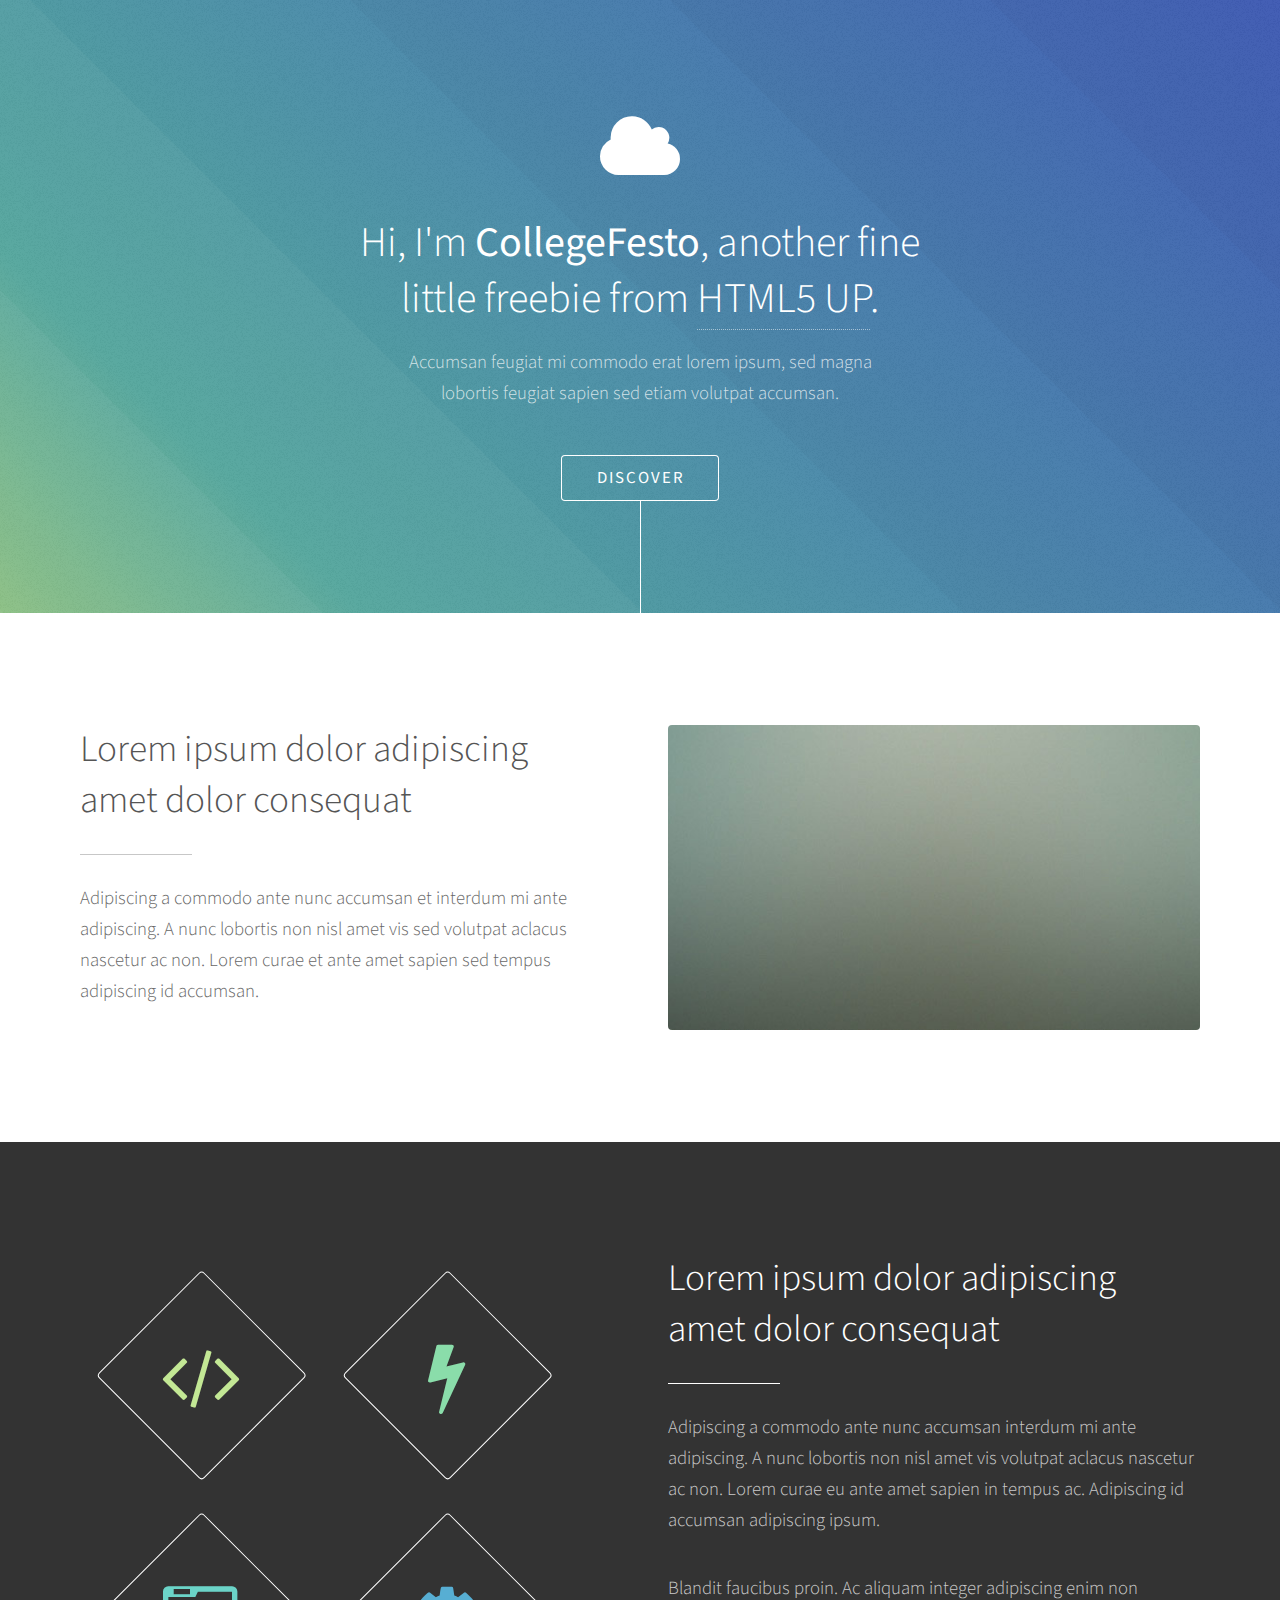
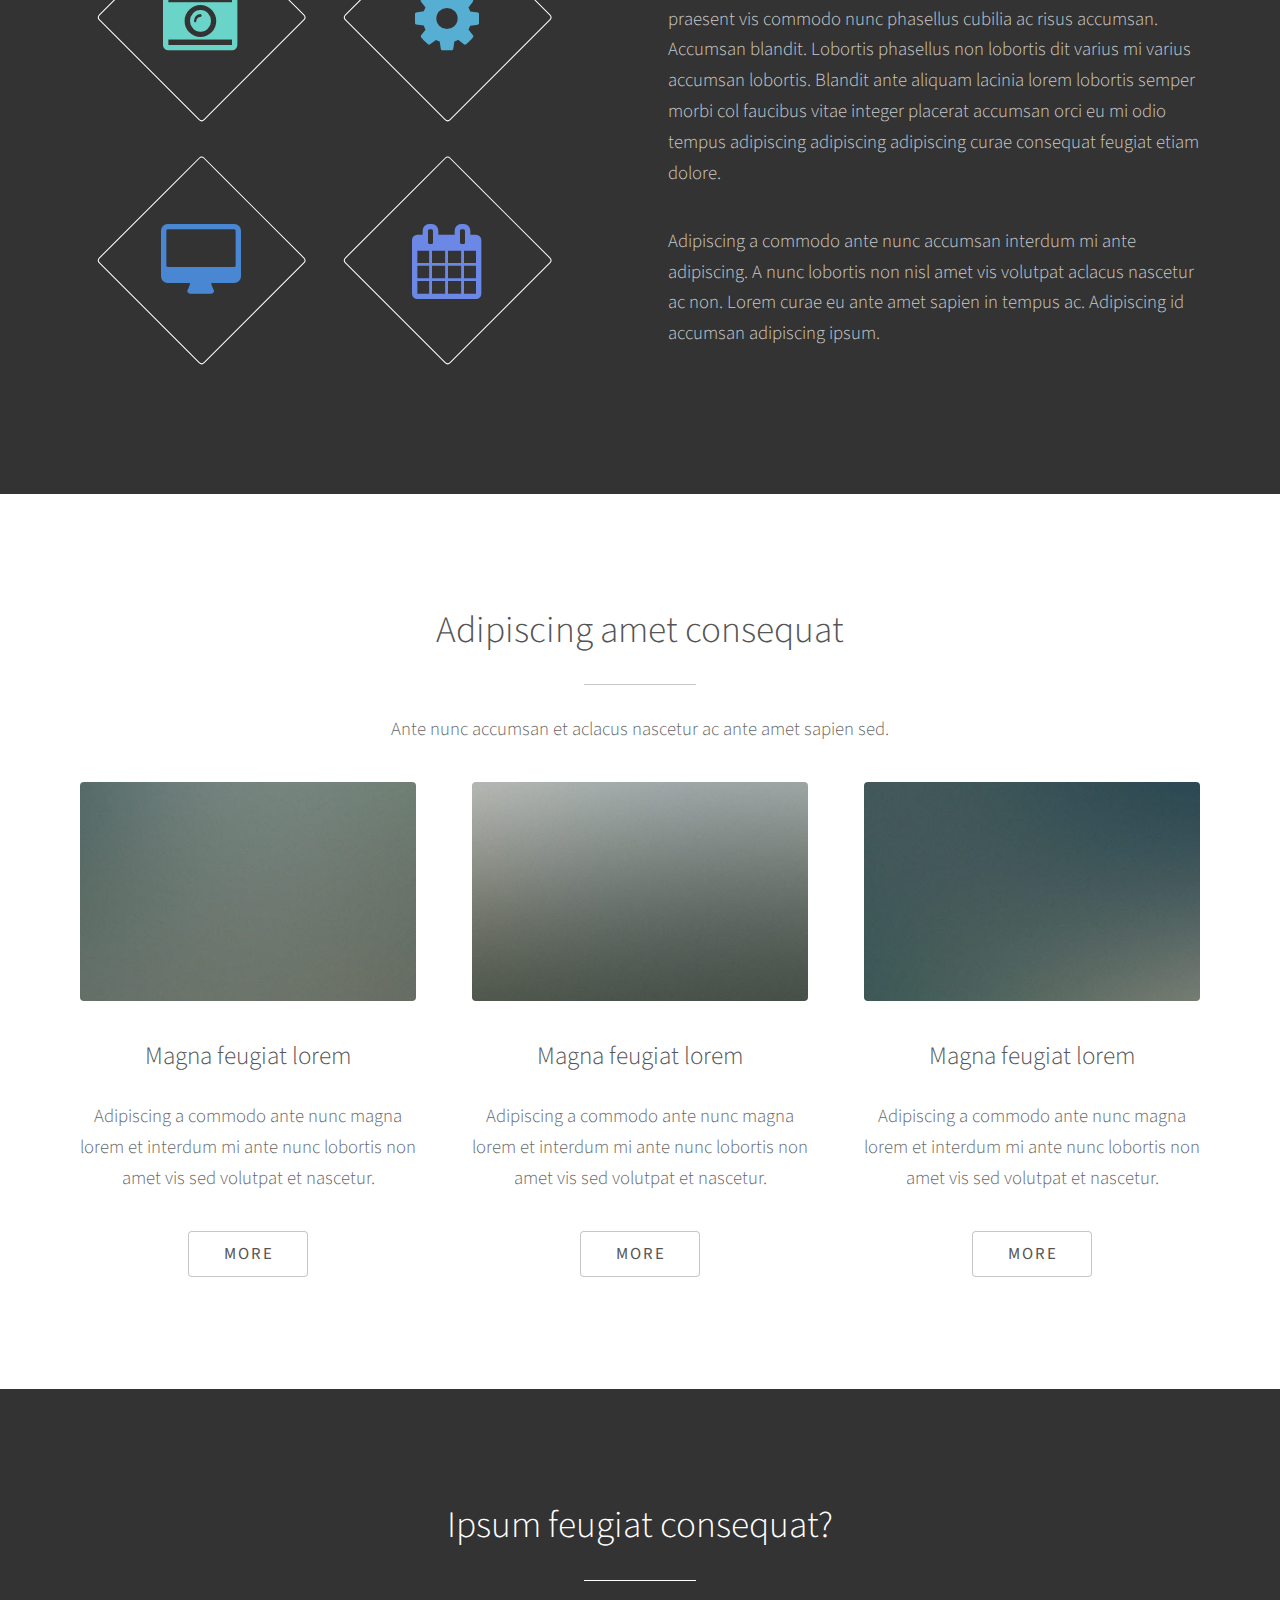
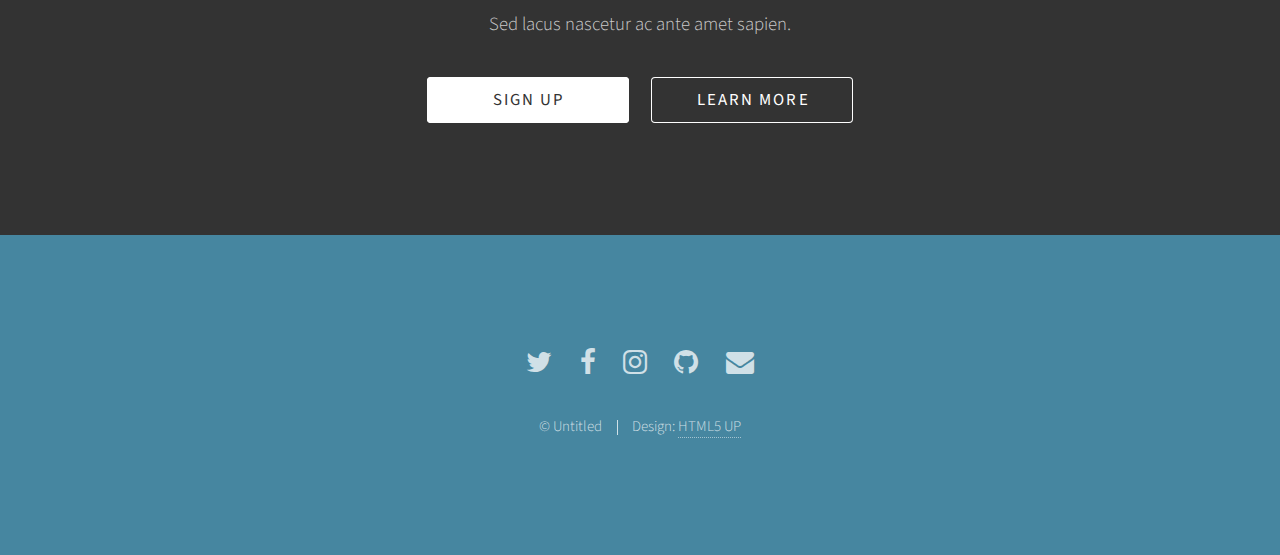
==== index.html @ fc71e119 "Tab Title updated" ====
<!DOCTYPE HTML>
<!--
	Photon by HTML5 UP
	html5up.net | @ajlkn
	Free for personal and commercial use under the CCA 3.0 license (html5up.net/license)
-->
<html>
	<head>
		<title>CollegeFesto</title>
		<meta charset="utf-8" />
		<meta name="viewport" content="width=device-width, initial-scale=1" />
		<!--[if lte IE 8]><script src="assets/js/ie/html5shiv.js"></script><![endif]-->
		<link rel="stylesheet" href="assets/css/main.css" />
		<!--[if lte IE 8]><link rel="stylesheet" href="assets/css/ie8.css" /><![endif]-->
		<!--[if lte IE 9]><link rel="stylesheet" href="assets/css/ie9.css" /><![endif]-->
	</head>
	<body>

		<!-- Header -->
			<section id="header">
				<div class="inner">
					<span class="icon major fa-cloud"></span>
					<h1>Hi, I'm <strong>CollegeFesto</strong>, another fine<br />
					little freebie from <a href="http://html5up.net">HTML5 UP</a>.</h1>
					<p>Accumsan feugiat mi commodo erat lorem ipsum, sed magna<br />
					lobortis feugiat sapien sed etiam volutpat accumsan.</p>
					<ul class="actions">
						<li><a href="#one" class="button scrolly">Discover</a></li>
					</ul>
				</div>
			</section>

		<!-- One -->
			<section id="one" class="main style1">
				<div class="container">
					<div class="row 150%">
						<div class="6u 12u$(medium)">
							<header class="major">
								<h2>Lorem ipsum dolor adipiscing<br />
								amet dolor consequat</h2>
							</header>
							<p>Adipiscing a commodo ante nunc accumsan et interdum mi ante adipiscing. A nunc lobortis non nisl amet vis sed volutpat aclacus nascetur ac non. Lorem curae et ante amet sapien sed tempus adipiscing id accumsan.</p>
						</div>
						<div class="6u$ 12u$(medium) important(medium)">
							<span class="image fit"><img src="images/pic01.jpg" alt="" /></span>
						</div>
					</div>
				</div>
			</section>

		<!-- Two -->
			<section id="two" class="main style2">
				<div class="container">
					<div class="row 150%">
						<div class="6u 12u$(medium)">
							<ul class="major-icons">
								<li><span class="icon style1 major fa-code"></span></li>
								<li><span class="icon style2 major fa-bolt"></span></li>
								<li><span class="icon style3 major fa-camera-retro"></span></li>
								<li><span class="icon style4 major fa-cog"></span></li>
								<li><span class="icon style5 major fa-desktop"></span></li>
								<li><span class="icon style6 major fa-calendar"></span></li>
							</ul>
						</div>
						<div class="6u$ 12u$(medium)">
							<header class="major">
								<h2>Lorem ipsum dolor adipiscing<br />
								amet dolor consequat</h2>
							</header>
							<p>Adipiscing a commodo ante nunc accumsan interdum mi ante adipiscing. A nunc lobortis non nisl amet vis volutpat aclacus nascetur ac non. Lorem curae eu ante amet sapien in tempus ac. Adipiscing id accumsan adipiscing ipsum.</p>
							<p>Blandit faucibus proin. Ac aliquam integer adipiscing enim non praesent vis commodo nunc phasellus cubilia ac risus accumsan. Accumsan blandit. Lobortis phasellus non lobortis dit varius mi varius accumsan lobortis. Blandit ante aliquam lacinia lorem lobortis semper morbi col faucibus vitae integer placerat accumsan orci eu mi odio tempus adipiscing adipiscing adipiscing curae consequat feugiat etiam dolore.</p>
							<p>Adipiscing a commodo ante nunc accumsan interdum mi ante adipiscing. A nunc lobortis non nisl amet vis volutpat aclacus nascetur ac non. Lorem curae eu ante amet sapien in tempus ac. Adipiscing id accumsan adipiscing ipsum.</p>
						</div>
					</div>
				</div>
			</section>

		<!-- Three -->
			<section id="three" class="main style1 special">
				<div class="container">
					<header class="major">
						<h2>Adipiscing amet consequat</h2>
					</header>
					<p>Ante nunc accumsan et aclacus nascetur ac ante amet sapien sed.</p>
					<div class="row 150%">
						<div class="4u 12u$(medium)">
							<span class="image fit"><img src="images/pic02.jpg" alt="" /></span>
							<h3>Magna feugiat lorem</h3>
							<p>Adipiscing a commodo ante nunc magna lorem et interdum mi ante nunc lobortis non amet vis sed volutpat et nascetur.</p>
							<ul class="actions">
								<li><a href="#" class="button">More</a></li>
							</ul>
						</div>
						<div class="4u 12u$(medium)">
							<span class="image fit"><img src="images/pic03.jpg" alt="" /></span>
							<h3>Magna feugiat lorem</h3>
							<p>Adipiscing a commodo ante nunc magna lorem et interdum mi ante nunc lobortis non amet vis sed volutpat et nascetur.</p>
							<ul class="actions">
								<li><a href="#" class="button">More</a></li>
							</ul>
						</div>
						<div class="4u$ 12u$(medium)">
							<span class="image fit"><img src="images/pic04.jpg" alt="" /></span>
							<h3>Magna feugiat lorem</h3>
							<p>Adipiscing a commodo ante nunc magna lorem et interdum mi ante nunc lobortis non amet vis sed volutpat et nascetur.</p>
							<ul class="actions">
								<li><a href="#" class="button">More</a></li>
							</ul>
						</div>
					</div>
				</div>
			</section>

		<!-- Four -->
			<section id="four" class="main style2 special">
				<div class="container">
					<header class="major">
						<h2>Ipsum feugiat consequat?</h2>
					</header>
					<p>Sed lacus nascetur ac ante amet sapien.</p>
					<ul class="actions uniform">
						<li><a href="#" class="button special">Sign Up</a></li>
						<li><a href="#" class="button">Learn More</a></li>
					</ul>
				</div>
			</section>

		<!-- Five -->
		<!--
			<section id="five" class="main style1">
				<div class="container">
					<header class="major special">
						<h2>Elements</h2>
					</header>

					<section>
						<h4>Text</h4>
						<p>This is <b>bold</b> and this is <strong>strong</strong>. This is <i>italic</i> and this is <em>emphasized</em>.
						This is <sup>superscript</sup> text and this is <sub>subscript</sub> text.
						This is <u>underlined</u> and this is code: <code>for (;;) { ... }</code>. Finally, <a href="#">this is a link</a>.</p>
						<hr />
						<header>
							<h4>Heading with a Subtitle</h4>
							<p>Lorem ipsum dolor sit amet nullam id egestas urna aliquam</p>
						</header>
						<p>Nunc lacinia ante nunc ac lobortis. Interdum adipiscing gravida odio porttitor sem non mi integer non faucibus ornare mi ut ante amet placerat aliquet. Volutpat eu sed ante lacinia sapien lorem accumsan varius montes viverra nibh in adipiscing blandit tempus accumsan.</p>
						<header>
							<h5>Heading with a Subtitle</h5>
							<p>Lorem ipsum dolor sit amet nullam id egestas urna aliquam</p>
						</header>
						<p>Nunc lacinia ante nunc ac lobortis. Interdum adipiscing gravida odio porttitor sem non mi integer non faucibus ornare mi ut ante amet placerat aliquet. Volutpat eu sed ante lacinia sapien lorem accumsan varius montes viverra nibh in adipiscing blandit tempus accumsan.</p>
						<hr />
						<h2>Heading Level 2</h2>
						<h3>Heading Level 3</h3>
						<h4>Heading Level 4</h4>
						<h5>Heading Level 5</h5>
						<h6>Heading Level 6</h6>
						<hr />
						<h5>Blockquote</h5>
						<blockquote>Fringilla nisl. Donec accumsan interdum nisi, quis tincidunt felis sagittis eget tempus euismod. Vestibulum ante ipsum primis in faucibus vestibulum. Blandit adipiscing eu felis iaculis volutpat ac adipiscing accumsan faucibus. Vestibulum ante ipsum primis in faucibus lorem ipsum dolor sit amet nullam adipiscing eu felis.</blockquote>
						<h5>Preformatted</h5>
						<pre><code>i = 0;

while (!deck.isInOrder()) {
print 'Iteration ' + i;
deck.shuffle();
i++;
}

print 'It took ' + i + ' iterations to sort the deck.';</code></pre>
					</section>

					<section>
						<h4>Lists</h4>
						<div class="row">
							<div class="6u 12u$(medium)">
								<h5>Unordered</h5>
								<ul>
									<li>Dolor pulvinar etiam.</li>
									<li>Sagittis adipiscing.</li>
									<li>Felis enim feugiat.</li>
								</ul>
								<h5>Alternate</h5>
								<ul class="alt">
									<li>Dolor pulvinar etiam.</li>
									<li>Sagittis adipiscing.</li>
									<li>Felis enim feugiat.</li>
								</ul>
							</div>
							<div class="6u$ 12u$(medium)">
								<h5>Ordered</h5>
								<ol>
									<li>Dolor pulvinar etiam.</li>
									<li>Etiam vel felis viverra.</li>
									<li>Felis enim feugiat.</li>
									<li>Dolor pulvinar etiam.</li>
									<li>Etiam vel felis lorem.</li>
									<li>Felis enim et feugiat.</li>
								</ol>
								<h5>Icons</h5>
								<ul class="icons">
									<li><a href="#" class="icon fa-twitter"><span class="label">Twitter</span></a></li>
									<li><a href="#" class="icon fa-facebook"><span class="label">Facebook</span></a></li>
									<li><a href="#" class="icon fa-instagram"><span class="label">Instagram</span></a></li>
									<li><a href="#" class="icon fa-github"><span class="label">Github</span></a></li>
								</ul>
							</div>
						</div>
						<h5>Actions</h5>
						<div class="row">
							<div class="6u 12u$(medium)">
								<ul class="actions">
									<li><a href="#" class="button special">Default</a></li>
									<li><a href="#" class="button">Default</a></li>
								</ul>
								<ul class="actions small">
									<li><a href="#" class="button special small">Small</a></li>
									<li><a href="#" class="button small">Small</a></li>
								</ul>
								<ul class="actions vertical">
									<li><a href="#" class="button special">Default</a></li>
									<li><a href="#" class="button">Default</a></li>
								</ul>
								<ul class="actions vertical small">
									<li><a href="#" class="button special small">Small</a></li>
									<li><a href="#" class="button small">Small</a></li>
								</ul>
							</div>
							<div class="6u 12u$(medium)">
								<ul class="actions vertical">
									<li><a href="#" class="button special fit">Default</a></li>
									<li><a href="#" class="button fit">Default</a></li>
								</ul>
								<ul class="actions vertical small">
									<li><a href="#" class="button special small fit">Small</a></li>
									<li><a href="#" class="button small fit">Small</a></li>
								</ul>
							</div>
						</div>
					</section>

					<section>
						<h4>Table</h4>
						<h5>Default</h5>
						<div class="table-wrapper">
							<table>
								<thead>
									<tr>
										<th>Name</th>
										<th>Description</th>
										<th>Price</th>
									</tr>
								</thead>
								<tbody>
									<tr>
										<td>Item One</td>
										<td>Ante turpis integer aliquet porttitor.</td>
										<td>29.99</td>
									</tr>
									<tr>
										<td>Item Two</td>
										<td>Vis ac commodo adipiscing arcu aliquet.</td>
										<td>19.99</td>
									</tr>
									<tr>
										<td>Item Three</td>
										<td> Morbi faucibus arcu accumsan lorem.</td>
										<td>29.99</td>
									</tr>
									<tr>
										<td>Item Four</td>
										<td>Vitae integer tempus condimentum.</td>
										<td>19.99</td>
									</tr>
									<tr>
										<td>Item Five</td>
										<td>Ante turpis integer aliquet porttitor.</td>
										<td>29.99</td>
									</tr>
								</tbody>
								<tfoot>
									<tr>
										<td colspan="2"></td>
										<td>100.00</td>
									</tr>
								</tfoot>
							</table>
						</div>

						<h5>Alternate</h5>
						<div class="table-wrapper">
							<table class="alt">
								<thead>
									<tr>
										<th>Name</th>
										<th>Description</th>
										<th>Price</th>
									</tr>
								</thead>
								<tbody>
									<tr>
										<td>Item One</td>
										<td>Ante turpis integer aliquet porttitor.</td>
										<td>29.99</td>
									</tr>
									<tr>
										<td>Item Two</td>
										<td>Vis ac commodo adipiscing arcu aliquet.</td>
										<td>19.99</td>
									</tr>
									<tr>
										<td>Item Three</td>
										<td> Morbi faucibus arcu accumsan lorem.</td>
										<td>29.99</td>
									</tr>
									<tr>
										<td>Item Four</td>
										<td>Vitae integer tempus condimentum.</td>
										<td>19.99</td>
									</tr>
									<tr>
										<td>Item Five</td>
										<td>Ante turpis integer aliquet porttitor.</td>
										<td>29.99</td>
									</tr>
								</tbody>
								<tfoot>
									<tr>
										<td colspan="2"></td>
										<td>100.00</td>
									</tr>
								</tfoot>
							</table>
						</div>
					</section>

					<section>
						<h4>Buttons</h4>
						<ul class="actions">
							<li><a href="#" class="button special">Special</a></li>
							<li><a href="#" class="button">Default</a></li>
						</ul>
						<ul class="actions">
							<li><a href="#" class="button big">Big</a></li>
							<li><a href="#" class="button">Default</a></li>
							<li><a href="#" class="button small">Small</a></li>
						</ul>
						<ul class="actions fit">
							<li><a href="#" class="button fit">Fit</a></li>
							<li><a href="#" class="button special fit">Fit</a></li>
							<li><a href="#" class="button fit">Fit</a></li>
						</ul>
						<ul class="actions fit small">
							<li><a href="#" class="button special fit small">Fit + Small</a></li>
							<li><a href="#" class="button fit small">Fit + Small</a></li>
							<li><a href="#" class="button special fit small">Fit + Small</a></li>
						</ul>
						<ul class="actions">
							<li><a href="#" class="button special icon fa-download">Icon</a></li>
							<li><a href="#" class="button icon fa-download">Icon</a></li>
						</ul>
						<ul class="actions">
							<li><span class="button special disabled">Disabled</span></li>
							<li><span class="button disabled">Disabled</span></li>
						</ul>
					</section>

					<section>
						<h4>Form</h4>
						<form method="post" action="#">
							<div class="row uniform 50%">
								<div class="6u 12u$(xsmall)">
									<input type="text" name="demo-name" id="demo-name" value="" placeholder="Name" />
								</div>
								<div class="6u$ 12u$(xsmall)">
									<input type="email" name="demo-email" id="demo-email" value="" placeholder="Email" />
								</div>
								<div class="12u$">
									<div class="select-wrapper">
										<select name="demo-category" id="demo-category">
											<option value="">- Category -</option>
											<option value="1">Manufacturing</option>
											<option value="1">Shipping</option>
											<option value="1">Administration</option>
											<option value="1">Human Resources</option>
										</select>
									</div>
								</div>
								<div class="4u 12u$(small)">
									<input type="radio" id="demo-priority-low" name="demo-priority" checked>
									<label for="demo-priority-low">Low</label>
								</div>
								<div class="4u 12u$(small)">
									<input type="radio" id="demo-priority-normal" name="demo-priority">
									<label for="demo-priority-normal">Normal</label>
								</div>
								<div class="4u$ 12u$(small)">
									<input type="radio" id="demo-priority-high" name="demo-priority">
									<label for="demo-priority-high">High</label>
								</div>
								<div class="6u 12u$(small)">
									<input type="checkbox" id="demo-copy" name="demo-copy">
									<label for="demo-copy">Email me a copy</label>
								</div>
								<div class="6u$ 12u$(small)">
									<input type="checkbox" id="demo-human" name="demo-human" checked>
									<label for="demo-human">Not a robot</label>
								</div>
								<div class="12u$">
									<textarea name="demo-message" id="demo-message" placeholder="Enter your message" rows="6"></textarea>
								</div>
								<div class="12u$">
									<ul class="actions">
										<li><input type="submit" value="Send Message" class="special" /></li>
										<li><input type="reset" value="Reset" /></li>
									</ul>
								</div>
							</div>
						</form>
					</section>

					<section>
						<h4>Image</h4>
						<h5>Fit</h5>
						<div class="box alt">
							<div class="row uniform 50%">
								<div class="12u"><span class="image fit"><img src="images/pic06.jpg" alt="" /></span></div>
								<div class="4u"><span class="image fit"><img src="images/pic02.jpg" alt="" /></span></div>
								<div class="4u"><span class="image fit"><img src="images/pic03.jpg" alt="" /></span></div>
								<div class="4u"><span class="image fit"><img src="images/pic04.jpg" alt="" /></span></div>
								<div class="4u"><span class="image fit"><img src="images/pic03.jpg" alt="" /></span></div>
								<div class="4u"><span class="image fit"><img src="images/pic04.jpg" alt="" /></span></div>
								<div class="4u"><span class="image fit"><img src="images/pic02.jpg" alt="" /></span></div>
								<div class="4u"><span class="image fit"><img src="images/pic04.jpg" alt="" /></span></div>
								<div class="4u"><span class="image fit"><img src="images/pic02.jpg" alt="" /></span></div>
								<div class="4u"><span class="image fit"><img src="images/pic03.jpg" alt="" /></span></div>
							</div>
						</div>
						<h5>Left &amp; Right</h5>
						<p><span class="image left"><img src="images/pic05.jpg" alt="" /></span>Fringilla nisl. Donec accumsan interdum nisi, quis tincidunt felis sagittis eget. tempus euismod. Vestibulum ante ipsum primis in faucibus vestibulum. Blandit adipiscing eu felis iaculis volutpat ac adipiscing accumsan eu faucibus. Integer ac pellentesque praesent tincidunt felis sagittis eget. tempus euismod. Vestibulum ante ipsum primis in faucibus vestibulum. Blandit adipiscing eu felis iaculis volutpat ac adipiscing accumsan eu faucibus. Integer ac pellentesque praesent. Donec accumsan interdum nisi, quis tincidunt felis sagittis eget. tempus euismod. Vestibulum ante ipsum primis in faucibus vestibulum. Blandit adipiscing eu felis iaculis volutpat ac adipiscing accumsan eu faucibus. Integer ac pellentesque praesent tincidunt felis sagittis eget. tempus euismod. Vestibulum ante ipsum primis in faucibus vestibulum. Blandit adipiscing eu felis iaculis volutpat ac adipiscing accumsan eu faucibus. Integer ac pellentesque praesent. Blandit adipiscing eu felis iaculis volutpat ac adipiscing accumsan eu faucibus. Integer ac pellentesque praesent tincidunt felis sagittis eget. tempus euismod. Vestibulum ante ipsum primis in faucibus vestibulum. Blandit adipiscing eu felis iaculis volutpat ac adipiscing accumsan eu faucibus. Integer ac pellentesque praesent.</p>
						<p><span class="image right"><img src="images/pic05.jpg" alt="" /></span>Fringilla nisl. Donec accumsan interdum nisi, quis tincidunt felis sagittis eget. tempus euismod. Vestibulum ante ipsum primis in faucibus vestibulum. Blandit adipiscing eu felis iaculis volutpat ac adipiscing accumsan eu faucibus. Integer ac pellentesque praesent tincidunt felis sagittis eget. tempus euismod. Vestibulum ante ipsum primis in faucibus vestibulum. Blandit adipiscing eu felis iaculis volutpat ac adipiscing accumsan eu faucibus. Integer ac pellentesque praesent. Donec accumsan interdum nisi, quis tincidunt felis sagittis eget. tempus euismod. Vestibulum ante ipsum primis in faucibus vestibulum. Blandit adipiscing eu felis iaculis volutpat ac adipiscing accumsan eu faucibus. Integer ac pellentesque praesent tincidunt felis sagittis eget. tempus euismod. Vestibulum ante ipsum primis in faucibus vestibulum. Blandit adipiscing eu felis iaculis volutpat ac adipiscing accumsan eu faucibus. Integer ac pellentesque praesent. Blandit adipiscing eu felis iaculis volutpat ac adipiscing accumsan eu faucibus. Integer ac pellentesque praesent tincidunt felis sagittis eget. tempus euismod. Vestibulum ante ipsum primis in faucibus vestibulum. Blandit adipiscing eu felis iaculis volutpat ac adipiscing accumsan eu faucibus. Integer ac pellentesque praesent.</p>
					</section>

				</div>
			</section>
		-->

		<!-- Footer -->
			<section id="footer">
				<ul class="icons">
					<li><a href="#" class="icon alt fa-twitter"><span class="label">Twitter</span></a></li>
					<li><a href="#" class="icon alt fa-facebook"><span class="label">Facebook</span></a></li>
					<li><a href="#" class="icon alt fa-instagram"><span class="label">Instagram</span></a></li>
					<li><a href="#" class="icon alt fa-github"><span class="label">GitHub</span></a></li>
					<li><a href="#" class="icon alt fa-envelope"><span class="label">Email</span></a></li>
				</ul>
				<ul class="copyright">
					<li>&copy; Untitled</li><li>Design: <a href="http://html5up.net">HTML5 UP</a></li>
				</ul>
			</section>

		<!-- Scripts -->
			<script src="assets/js/jquery.min.js"></script>
			<script src="assets/js/jquery.scrolly.min.js"></script>
			<script src="assets/js/skel.min.js"></script>
			<script src="assets/js/util.js"></script>
			<!--[if lte IE 8]><script src="assets/js/ie/respond.min.js"></script><![endif]-->
			<script src="assets/js/main.js"></script>

	</body>
</html>
---- assets/css/main.css ----
@import url("font-awesome.min.css");
@import url("https://fonts.googleapis.com/css?family=Source+Sans+Pro:300,300italic,400,400italic");

/*
	Photon by HTML5 UP
	html5up.net | @ajlkn
	Free for personal and commercial use under the CCA 3.0 license (html5up.net/license)
*/

/* Reset */

	html, body, div, span, applet, object, iframe, h1, h2, h3, h4, h5, h6, p, blockquote, pre, a, abbr, acronym, address, big, cite, code, del, dfn, em, img, ins, kbd, q, s, samp, small, strike, strong, sub, sup, tt, var, b, u, i, center, dl, dt, dd, ol, ul, li, fieldset, form, label, legend, table, caption, tbody, tfoot, thead, tr, th, td, article, aside, canvas, details, embed, figure, figcaption, footer, header, hgroup, menu, nav, output, ruby, section, summary, time, mark, audio, video {
		margin: 0;
		padding: 0;
		border: 0;
		font-size: 100%;
		font: inherit;
		vertical-align: baseline;
	}

	article, aside, details, figcaption, figure, footer, header, hgroup, menu, nav, section {
		display: block;
	}

	body {
		line-height: 1;
	}

	ol, ul {
		list-style: none;
	}

	blockquote, q {
		quotes: none;
	}

	blockquote:before, blockquote:after, q:before, q:after {
		content: '';
		content: none;
	}

	table {
		border-collapse: collapse;
		border-spacing: 0;
	}

	body {
		-webkit-text-size-adjust: none;
	}

/* Box Model */

	*, *:before, *:after {
		-moz-box-sizing: border-box;
		-webkit-box-sizing: border-box;
		box-sizing: border-box;
	}

/* Containers */

	.container {
		margin-left: auto;
		margin-right: auto;
	}

	.container.\31 25\25 {
		width: 100%;
		max-width: 75em;
		min-width: 60em;
	}

	.container.\37 5\25 {
		width: 45em;
	}

	.container.\35 0\25 {
		width: 30em;
	}

	.container.\32 5\25 {
		width: 15em;
	}

	.container {
		width: 60em;
	}

	@media screen and (max-width: 1680px) {

		.container.\31 25\25 {
			width: 100%;
			max-width: 75em;
			min-width: 60em;
		}

		.container.\37 5\25 {
			width: 45em;
		}

		.container.\35 0\25 {
			width: 30em;
		}

		.container.\32 5\25 {
			width: 15em;
		}

		.container {
			width: 60em;
		}

	}

	@media screen and (max-width: 1140px) {

		.container.\31 25\25 {
			width: 100%;
			max-width: 112.5%;
			min-width: 90%;
		}

		.container.\37 5\25 {
			width: 67.5%;
		}

		.container.\35 0\25 {
			width: 45%;
		}

		.container.\32 5\25 {
			width: 22.5%;
		}

		.container {
			width: 90%;
		}

	}

	@media screen and (max-width: 980px) {

		.container.\31 25\25 {
			width: 100%;
			max-width: 125%;
			min-width: 100%;
		}

		.container.\37 5\25 {
			width: 75%;
		}

		.container.\35 0\25 {
			width: 50%;
		}

		.container.\32 5\25 {
			width: 25%;
		}

		.container {
			width: 100% !important;
		}

	}

	@media screen and (max-width: 736px) {

		.container.\31 25\25 {
			width: 100%;
			max-width: 125%;
			min-width: 100%;
		}

		.container.\37 5\25 {
			width: 75%;
		}

		.container.\35 0\25 {
			width: 50%;
		}

		.container.\32 5\25 {
			width: 25%;
		}

		.container {
			width: 100% !important;
		}

	}

	@media screen and (max-width: 480px) {

		.container.\31 25\25 {
			width: 100%;
			max-width: 125%;
			min-width: 100%;
		}

		.container.\37 5\25 {
			width: 75%;
		}

		.container.\35 0\25 {
			width: 50%;
		}

		.container.\32 5\25 {
			width: 25%;
		}

		.container {
			width: 100% !important;
		}

	}

	@media screen and (max-width: 320px) {

		.container.\31 25\25 {
			width: 100%;
			max-width: 125%;
			min-width: 100%;
		}

		.container.\37 5\25 {
			width: 75%;
		}

		.container.\35 0\25 {
			width: 50%;
		}

		.container.\32 5\25 {
			width: 25%;
		}

		.container {
			width: 100% !important;
		}

	}

/* Grid */

	.row {
		border-bottom: solid 1px transparent;
		-moz-box-sizing: border-box;
		-webkit-box-sizing: border-box;
		box-sizing: border-box;
	}

	.row > * {
		float: left;
		-moz-box-sizing: border-box;
		-webkit-box-sizing: border-box;
		box-sizing: border-box;
	}

	.row:after, .row:before {
		content: '';
		display: block;
		clear: both;
		height: 0;
	}

	.row.uniform > * > :first-child {
		margin-top: 0;
	}

	.row.uniform > * > :last-child {
		margin-bottom: 0;
	}

	.row.\30 \25 > * {
		padding: 0 0 0 0em;
	}

	.row.\30 \25 {
		margin: 0 0 -1px 0em;
	}

	.row.uniform.\30 \25 > * {
		padding: 0em 0 0 0em;
	}

	.row.uniform.\30 \25 {
		margin: 0em 0 -1px 0em;
	}

	.row > * {
		padding: 0 0 0 2em;
	}

	.row {
		margin: 0 0 -1px -2em;
	}

	.row.uniform > * {
		padding: 2em 0 0 2em;
	}

	.row.uniform {
		margin: -2em 0 -1px -2em;
	}

	.row.\32 00\25 > * {
		padding: 0 0 0 4em;
	}

	.row.\32 00\25 {
		margin: 0 0 -1px -4em;
	}

	.row.uniform.\32 00\25 > * {
		padding: 4em 0 0 4em;
	}

	.row.uniform.\32 00\25 {
		margin: -4em 0 -1px -4em;
	}

	.row.\31 50\25 > * {
		padding: 0 0 0 3em;
	}

	.row.\31 50\25 {
		margin: 0 0 -1px -3em;
	}

	.row.uniform.\31 50\25 > * {
		padding: 3em 0 0 3em;
	}

	.row.uniform.\31 50\25 {
		margin: -3em 0 -1px -3em;
	}

	.row.\35 0\25 > * {
		padding: 0 0 0 1em;
	}

	.row.\35 0\25 {
		margin: 0 0 -1px -1em;
	}

	.row.uniform.\35 0\25 > * {
		padding: 1em 0 0 1em;
	}

	.row.uniform.\35 0\25 {
		margin: -1em 0 -1px -1em;
	}

	.row.\32 5\25 > * {
		padding: 0 0 0 0.5em;
	}

	.row.\32 5\25 {
		margin: 0 0 -1px -0.5em;
	}

	.row.uniform.\32 5\25 > * {
		padding: 0.5em 0 0 0.5em;
	}

	.row.uniform.\32 5\25 {
		margin: -0.5em 0 -1px -0.5em;
	}

	.\31 2u, .\31 2u\24 {
		width: 100%;
		clear: none;
		margin-left: 0;
	}

	.\31 1u, .\31 1u\24 {
		width: 91.6666666667%;
		clear: none;
		margin-left: 0;
	}

	.\31 0u, .\31 0u\24 {
		width: 83.3333333333%;
		clear: none;
		margin-left: 0;
	}

	.\39 u, .\39 u\24 {
		width: 75%;
		clear: none;
		margin-left: 0;
	}

	.\38 u, .\38 u\24 {
		width: 66.6666666667%;
		clear: none;
		margin-left: 0;
	}

	.\37 u, .\37 u\24 {
		width: 58.3333333333%;
		clear: none;
		margin-left: 0;
	}

	.\36 u, .\36 u\24 {
		width: 50%;
		clear: none;
		margin-left: 0;
	}

	.\35 u, .\35 u\24 {
		width: 41.6666666667%;
		clear: none;
		margin-left: 0;
	}

	.\34 u, .\34 u\24 {
		width: 33.3333333333%;
		clear: none;
		margin-left: 0;
	}

	.\33 u, .\33 u\24 {
		width: 25%;
		clear: none;
		margin-left: 0;
	}

	.\32 u, .\32 u\24 {
		width: 16.6666666667%;
		clear: none;
		margin-left: 0;
	}

	.\31 u, .\31 u\24 {
		width: 8.3333333333%;
		clear: none;
		margin-left: 0;
	}

	.\31 2u\24 + *,
	.\31 1u\24 + *,
	.\31 0u\24 + *,
	.\39 u\24 + *,
	.\38 u\24 + *,
	.\37 u\24 + *,
	.\36 u\24 + *,
	.\35 u\24 + *,
	.\34 u\24 + *,
	.\33 u\24 + *,
	.\32 u\24 + *,
	.\31 u\24 + * {
		clear: left;
	}

	.\-11u {
		margin-left: 91.66667%;
	}

	.\-10u {
		margin-left: 83.33333%;
	}

	.\-9u {
		margin-left: 75%;
	}

	.\-8u {
		margin-left: 66.66667%;
	}

	.\-7u {
		margin-left: 58.33333%;
	}

	.\-6u {
		margin-left: 50%;
	}

	.\-5u {
		margin-left: 41.66667%;
	}

	.\-4u {
		margin-left: 33.33333%;
	}

	.\-3u {
		margin-left: 25%;
	}

	.\-2u {
		margin-left: 16.66667%;
	}

	.\-1u {
		margin-left: 8.33333%;
	}

	@media screen and (max-width: 1680px) {

		.row > * {
			padding: 0 0 0 2em;
		}

		.row {
			margin: 0 0 -1px -2em;
		}

		.row.uniform > * {
			padding: 2em 0 0 2em;
		}

		.row.uniform {
			margin: -2em 0 -1px -2em;
		}

		.row.\32 00\25 > * {
			padding: 0 0 0 4em;
		}

		.row.\32 00\25 {
			margin: 0 0 -1px -4em;
		}

		.row.uniform.\32 00\25 > * {
			padding: 4em 0 0 4em;
		}

		.row.uniform.\32 00\25 {
			margin: -4em 0 -1px -4em;
		}

		.row.\31 50\25 > * {
			padding: 0 0 0 3em;
		}

		.row.\31 50\25 {
			margin: 0 0 -1px -3em;
		}

		.row.uniform.\31 50\25 > * {
			padding: 3em 0 0 3em;
		}

		.row.uniform.\31 50\25 {
			margin: -3em 0 -1px -3em;
		}

		.row.\35 0\25 > * {
			padding: 0 0 0 1em;
		}

		.row.\35 0\25 {
			margin: 0 0 -1px -1em;
		}

		.row.uniform.\35 0\25 > * {
			padding: 1em 0 0 1em;
		}

		.row.uniform.\35 0\25 {
			margin: -1em 0 -1px -1em;
		}

		.row.\32 5\25 > * {
			padding: 0 0 0 0.5em;
		}

		.row.\32 5\25 {
			margin: 0 0 -1px -0.5em;
		}

		.row.uniform.\32 5\25 > * {
			padding: 0.5em 0 0 0.5em;
		}

		.row.uniform.\32 5\25 {
			margin: -0.5em 0 -1px -0.5em;
		}

		.\31 2u\28xlarge\29, .\31 2u\24\28xlarge\29 {
			width: 100%;
			clear: none;
			margin-left: 0;
		}

		.\31 1u\28xlarge\29, .\31 1u\24\28xlarge\29 {
			width: 91.6666666667%;
			clear: none;
			margin-left: 0;
		}

		.\31 0u\28xlarge\29, .\31 0u\24\28xlarge\29 {
			width: 83.3333333333%;
			clear: none;
			margin-left: 0;
		}

		.\39 u\28xlarge\29, .\39 u\24\28xlarge\29 {
			width: 75%;
			clear: none;
			margin-left: 0;
		}

		.\38 u\28xlarge\29, .\38 u\24\28xlarge\29 {
			width: 66.6666666667%;
			clear: none;
			margin-left: 0;
		}

		.\37 u\28xlarge\29, .\37 u\24\28xlarge\29 {
			width: 58.3333333333%;
			clear: none;
			margin-left: 0;
		}

		.\36 u\28xlarge\29, .\36 u\24\28xlarge\29 {
			width: 50%;
			clear: none;
			margin-left: 0;
		}

		.\35 u\28xlarge\29, .\35 u\24\28xlarge\29 {
			width: 41.6666666667%;
			clear: none;
			margin-left: 0;
		}

		.\34 u\28xlarge\29, .\34 u\24\28xlarge\29 {
			width: 33.3333333333%;
			clear: none;
			margin-left: 0;
		}

		.\33 u\28xlarge\29, .\33 u\24\28xlarge\29 {
			width: 25%;
			clear: none;
			margin-left: 0;
		}

		.\32 u\28xlarge\29, .\32 u\24\28xlarge\29 {
			width: 16.6666666667%;
			clear: none;
			margin-left: 0;
		}

		.\31 u\28xlarge\29, .\31 u\24\28xlarge\29 {
			width: 8.3333333333%;
			clear: none;
			margin-left: 0;
		}

		.\31 2u\24\28xlarge\29 + *,
		.\31 1u\24\28xlarge\29 + *,
		.\31 0u\24\28xlarge\29 + *,
		.\39 u\24\28xlarge\29 + *,
		.\38 u\24\28xlarge\29 + *,
		.\37 u\24\28xlarge\29 + *,
		.\36 u\24\28xlarge\29 + *,
		.\35 u\24\28xlarge\29 + *,
		.\34 u\24\28xlarge\29 + *,
		.\33 u\24\28xlarge\29 + *,
		.\32 u\24\28xlarge\29 + *,
		.\31 u\24\28xlarge\29 + * {
			clear: left;
		}

		.\-11u\28xlarge\29 {
			margin-left: 91.66667%;
		}

		.\-10u\28xlarge\29 {
			margin-left: 83.33333%;
		}

		.\-9u\28xlarge\29 {
			margin-left: 75%;
		}

		.\-8u\28xlarge\29 {
			margin-left: 66.66667%;
		}

		.\-7u\28xlarge\29 {
			margin-left: 58.33333%;
		}

		.\-6u\28xlarge\29 {
			margin-left: 50%;
		}

		.\-5u\28xlarge\29 {
			margin-left: 41.66667%;
		}

		.\-4u\28xlarge\29 {
			margin-left: 33.33333%;
		}

		.\-3u\28xlarge\29 {
			margin-left: 25%;
		}

		.\-2u\28xlarge\29 {
			margin-left: 16.66667%;
		}

		.\-1u\28xlarge\29 {
			margin-left: 8.33333%;
		}

	}

	@media screen and (max-width: 1140px) {

		.row > * {
			padding: 0 0 0 1.5em;
		}

		.row {
			margin: 0 0 -1px -1.5em;
		}

		.row.uniform > * {
			padding: 1.5em 0 0 1.5em;
		}

		.row.uniform {
			margin: -1.5em 0 -1px -1.5em;
		}

		.row.\32 00\25 > * {
			padding: 0 0 0 3em;
		}

		.row.\32 00\25 {
			margin: 0 0 -1px -3em;
		}

		.row.uniform.\32 00\25 > * {
			padding: 3em 0 0 3em;
		}

		.row.uniform.\32 00\25 {
			margin: -3em 0 -1px -3em;
		}

		.row.\31 50\25 > * {
			padding: 0 0 0 2.25em;
		}

		.row.\31 50\25 {
			margin: 0 0 -1px -2.25em;
		}

		.row.uniform.\31 50\25 > * {
			padding: 2.25em 0 0 2.25em;
		}

		.row.uniform.\31 50\25 {
			margin: -2.25em 0 -1px -2.25em;
		}

		.row.\35 0\25 > * {
			padding: 0 0 0 0.75em;
		}

		.row.\35 0\25 {
			margin: 0 0 -1px -0.75em;
		}

		.row.uniform.\35 0\25 > * {
			padding: 0.75em 0 0 0.75em;
		}

		.row.uniform.\35 0\25 {
			margin: -0.75em 0 -1px -0.75em;
		}

		.row.\32 5\25 > * {
			padding: 0 0 0 0.375em;
		}

		.row.\32 5\25 {
			margin: 0 0 -1px -0.375em;
		}

		.row.uniform.\32 5\25 > * {
			padding: 0.375em 0 0 0.375em;
		}

		.row.uniform.\32 5\25 {
			margin: -0.375em 0 -1px -0.375em;
		}

		.\31 2u\28large\29, .\31 2u\24\28large\29 {
			width: 100%;
			clear: none;
			margin-left: 0;
		}

		.\31 1u\28large\29, .\31 1u\24\28large\29 {
			width: 91.6666666667%;
			clear: none;
			margin-left: 0;
		}

		.\31 0u\28large\29, .\31 0u\24\28large\29 {
			width: 83.3333333333%;
			clear: none;
			margin-left: 0;
		}

		.\39 u\28large\29, .\39 u\24\28large\29 {
			width: 75%;
			clear: none;
			margin-left: 0;
		}

		.\38 u\28large\29, .\38 u\24\28large\29 {
			width: 66.6666666667%;
			clear: none;
			margin-left: 0;
		}

		.\37 u\28large\29, .\37 u\24\28large\29 {
			width: 58.3333333333%;
			clear: none;
			margin-left: 0;
		}

		.\36 u\28large\29, .\36 u\24\28large\29 {
			width: 50%;
			clear: none;
			margin-left: 0;
		}

		.\35 u\28large\29, .\35 u\24\28large\29 {
			width: 41.6666666667%;
			clear: none;
			margin-left: 0;
		}

		.\34 u\28large\29, .\34 u\24\28large\29 {
			width: 33.3333333333%;
			clear: none;
			margin-left: 0;
		}

		.\33 u\28large\29, .\33 u\24\28large\29 {
			width: 25%;
			clear: none;
			margin-left: 0;
		}

		.\32 u\28large\29, .\32 u\24\28large\29 {
			width: 16.6666666667%;
			clear: none;
			margin-left: 0;
		}

		.\31 u\28large\29, .\31 u\24\28large\29 {
			width: 8.3333333333%;
			clear: none;
			margin-left: 0;
		}

		.\31 2u\24\28large\29 + *,
		.\31 1u\24\28large\29 + *,
		.\31 0u\24\28large\29 + *,
		.\39 u\24\28large\29 + *,
		.\38 u\24\28large\29 + *,
		.\37 u\24\28large\29 + *,
		.\36 u\24\28large\29 + *,
		.\35 u\24\28large\29 + *,
		.\34 u\24\28large\29 + *,
		.\33 u\24\28large\29 + *,
		.\32 u\24\28large\29 + *,
		.\31 u\24\28large\29 + * {
			clear: left;
		}

		.\-11u\28large\29 {
			margin-left: 91.66667%;
		}

		.\-10u\28large\29 {
			margin-left: 83.33333%;
		}

		.\-9u\28large\29 {
			margin-left: 75%;
		}

		.\-8u\28large\29 {
			margin-left: 66.66667%;
		}

		.\-7u\28large\29 {
			margin-left: 58.33333%;
		}

		.\-6u\28large\29 {
			margin-left: 50%;
		}

		.\-5u\28large\29 {
			margin-left: 41.66667%;
		}

		.\-4u\28large\29 {
			margin-left: 33.33333%;
		}

		.\-3u\28large\29 {
			margin-left: 25%;
		}

		.\-2u\28large\29 {
			margin-left: 16.66667%;
		}

		.\-1u\28large\29 {
			margin-left: 8.33333%;
		}

	}

	@media screen and (max-width: 980px) {

		.row > * {
			padding: 0 0 0 1.5em;
		}

		.row {
			margin: 0 0 -1px -1.5em;
		}

		.row.uniform > * {
			padding: 1.5em 0 0 1.5em;
		}

		.row.uniform {
			margin: -1.5em 0 -1px -1.5em;
		}

		.row.\32 00\25 > * {
			padding: 0 0 0 3em;
		}

		.row.\32 00\25 {
			margin: 0 0 -1px -3em;
		}

		.row.uniform.\32 00\25 > * {
			padding: 3em 0 0 3em;
		}

		.row.uniform.\32 00\25 {
			margin: -3em 0 -1px -3em;
		}

		.row.\31 50\25 > * {
			padding: 0 0 0 2.25em;
		}

		.row.\31 50\25 {
			margin: 0 0 -1px -2.25em;
		}

		.row.uniform.\31 50\25 > * {
			padding: 2.25em 0 0 2.25em;
		}

		.row.uniform.\31 50\25 {
			margin: -2.25em 0 -1px -2.25em;
		}

		.row.\35 0\25 > * {
			padding: 0 0 0 0.75em;
		}

		.row.\35 0\25 {
			margin: 0 0 -1px -0.75em;
		}

		.row.uniform.\35 0\25 > * {
			padding: 0.75em 0 0 0.75em;
		}

		.row.uniform.\35 0\25 {
			margin: -0.75em 0 -1px -0.75em;
		}

		.row.\32 5\25 > * {
			padding: 0 0 0 0.375em;
		}

		.row.\32 5\25 {
			margin: 0 0 -1px -0.375em;
		}

		.row.uniform.\32 5\25 > * {
			padding: 0.375em 0 0 0.375em;
		}

		.row.uniform.\32 5\25 {
			margin: -0.375em 0 -1px -0.375em;
		}

		.\31 2u\28medium\29, .\31 2u\24\28medium\29 {
			width: 100%;
			clear: none;
			margin-left: 0;
		}

		.\31 1u\28medium\29, .\31 1u\24\28medium\29 {
			width: 91.6666666667%;
			clear: none;
			margin-left: 0;
		}

		.\31 0u\28medium\29, .\31 0u\24\28medium\29 {
			width: 83.3333333333%;
			clear: none;
			margin-left: 0;
		}

		.\39 u\28medium\29, .\39 u\24\28medium\29 {
			width: 75%;
			clear: none;
			margin-left: 0;
		}

		.\38 u\28medium\29, .\38 u\24\28medium\29 {
			width: 66.6666666667%;
			clear: none;
			margin-left: 0;
		}

		.\37 u\28medium\29, .\37 u\24\28medium\29 {
			width: 58.3333333333%;
			clear: none;
			margin-left: 0;
		}

		.\36 u\28medium\29, .\36 u\24\28medium\29 {
			width: 50%;
			clear: none;
			margin-left: 0;
		}

		.\35 u\28medium\29, .\35 u\24\28medium\29 {
			width: 41.6666666667%;
			clear: none;
			margin-left: 0;
		}

		.\34 u\28medium\29, .\34 u\24\28medium\29 {
			width: 33.3333333333%;
			clear: none;
			margin-left: 0;
		}

		.\33 u\28medium\29, .\33 u\24\28medium\29 {
			width: 25%;
			clear: none;
			margin-left: 0;
		}

		.\32 u\28medium\29, .\32 u\24\28medium\29 {
			width: 16.6666666667%;
			clear: none;
			margin-left: 0;
		}

		.\31 u\28medium\29, .\31 u\24\28medium\29 {
			width: 8.3333333333%;
			clear: none;
			margin-left: 0;
		}

		.\31 2u\24\28medium\29 + *,
		.\31 1u\24\28medium\29 + *,
		.\31 0u\24\28medium\29 + *,
		.\39 u\24\28medium\29 + *,
		.\38 u\24\28medium\29 + *,
		.\37 u\24\28medium\29 + *,
		.\36 u\24\28medium\29 + *,
		.\35 u\24\28medium\29 + *,
		.\34 u\24\28medium\29 + *,
		.\33 u\24\28medium\29 + *,
		.\32 u\24\28medium\29 + *,
		.\31 u\24\28medium\29 + * {
			clear: left;
		}

		.\-11u\28medium\29 {
			margin-left: 91.66667%;
		}

		.\-10u\28medium\29 {
			margin-left: 83.33333%;
		}

		.\-9u\28medium\29 {
			margin-left: 75%;
		}

		.\-8u\28medium\29 {
			margin-left: 66.66667%;
		}

		.\-7u\28medium\29 {
			margin-left: 58.33333%;
		}

		.\-6u\28medium\29 {
			margin-left: 50%;
		}

		.\-5u\28medium\29 {
			margin-left: 41.66667%;
		}

		.\-4u\28medium\29 {
			margin-left: 33.33333%;
		}

		.\-3u\28medium\29 {
			margin-left: 25%;
		}

		.\-2u\28medium\29 {
			margin-left: 16.66667%;
		}

		.\-1u\28medium\29 {
			margin-left: 8.33333%;
		}

	}

	@media screen and (max-width: 736px) {

		.row > * {
			padding: 0 0 0 1.5em;
		}

		.row {
			margin: 0 0 -1px -1.5em;
		}

		.row.uniform > * {
			padding: 1.5em 0 0 1.5em;
		}

		.row.uniform {
			margin: -1.5em 0 -1px -1.5em;
		}

		.row.\32 00\25 > * {
			padding: 0 0 0 3em;
		}

		.row.\32 00\25 {
			margin: 0 0 -1px -3em;
		}

		.row.uniform.\32 00\25 > * {
			padding: 3em 0 0 3em;
		}

		.row.uniform.\32 00\25 {
			margin: -3em 0 -1px -3em;
		}

		.row.\31 50\25 > * {
			padding: 0 0 0 2.25em;
		}

		.row.\31 50\25 {
			margin: 0 0 -1px -2.25em;
		}

		.row.uniform.\31 50\25 > * {
			padding: 2.25em 0 0 2.25em;
		}

		.row.uniform.\31 50\25 {
			margin: -2.25em 0 -1px -2.25em;
		}

		.row.\35 0\25 > * {
			padding: 0 0 0 0.75em;
		}

		.row.\35 0\25 {
			margin: 0 0 -1px -0.75em;
		}

		.row.uniform.\35 0\25 > * {
			padding: 0.75em 0 0 0.75em;
		}

		.row.uniform.\35 0\25 {
			margin: -0.75em 0 -1px -0.75em;
		}

		.row.\32 5\25 > * {
			padding: 0 0 0 0.375em;
		}

		.row.\32 5\25 {
			margin: 0 0 -1px -0.375em;
		}

		.row.uniform.\32 5\25 > * {
			padding: 0.375em 0 0 0.375em;
		}

		.row.uniform.\32 5\25 {
			margin: -0.375em 0 -1px -0.375em;
		}

		.\31 2u\28small\29, .\31 2u\24\28small\29 {
			width: 100%;
			clear: none;
			margin-left: 0;
		}

		.\31 1u\28small\29, .\31 1u\24\28small\29 {
			width: 91.6666666667%;
			clear: none;
			margin-left: 0;
		}

		.\31 0u\28small\29, .\31 0u\24\28small\29 {
			width: 83.3333333333%;
			clear: none;
			margin-left: 0;
		}

		.\39 u\28small\29, .\39 u\24\28small\29 {
			width: 75%;
			clear: none;
			margin-left: 0;
		}

		.\38 u\28small\29, .\38 u\24\28small\29 {
			width: 66.6666666667%;
			clear: none;
			margin-left: 0;
		}

		.\37 u\28small\29, .\37 u\24\28small\29 {
			width: 58.3333333333%;
			clear: none;
			margin-left: 0;
		}

		.\36 u\28small\29, .\36 u\24\28small\29 {
			width: 50%;
			clear: none;
			margin-left: 0;
		}

		.\35 u\28small\29, .\35 u\24\28small\29 {
			width: 41.6666666667%;
			clear: none;
			margin-left: 0;
		}

		.\34 u\28small\29, .\34 u\24\28small\29 {
			width: 33.3333333333%;
			clear: none;
			margin-left: 0;
		}

		.\33 u\28small\29, .\33 u\24\28small\29 {
			width: 25%;
			clear: none;
			margin-left: 0;
		}

		.\32 u\28small\29, .\32 u\24\28small\29 {
			width: 16.6666666667%;
			clear: none;
			margin-left: 0;
		}

		.\31 u\28small\29, .\31 u\24\28small\29 {
			width: 8.3333333333%;
			clear: none;
			margin-left: 0;
		}

		.\31 2u\24\28small\29 + *,
		.\31 1u\24\28small\29 + *,
		.\31 0u\24\28small\29 + *,
		.\39 u\24\28small\29 + *,
		.\38 u\24\28small\29 + *,
		.\37 u\24\28small\29 + *,
		.\36 u\24\28small\29 + *,
		.\35 u\24\28small\29 + *,
		.\34 u\24\28small\29 + *,
		.\33 u\24\28small\29 + *,
		.\32 u\24\28small\29 + *,
		.\31 u\24\28small\29 + * {
			clear: left;
		}

		.\-11u\28small\29 {
			margin-left: 91.66667%;
		}

		.\-10u\28small\29 {
			margin-left: 83.33333%;
		}

		.\-9u\28small\29 {
			margin-left: 75%;
		}

		.\-8u\28small\29 {
			margin-left: 66.66667%;
		}

		.\-7u\28small\29 {
			margin-left: 58.33333%;
		}

		.\-6u\28small\29 {
			margin-left: 50%;
		}

		.\-5u\28small\29 {
			margin-left: 41.66667%;
		}

		.\-4u\28small\29 {
			margin-left: 33.33333%;
		}

		.\-3u\28small\29 {
			margin-left: 25%;
		}

		.\-2u\28small\29 {
			margin-left: 16.66667%;
		}

		.\-1u\28small\29 {
			margin-left: 8.33333%;
		}

	}

	@media screen and (max-width: 480px) {

		.row > * {
			padding: 0 0 0 1.5em;
		}

		.row {
			margin: 0 0 -1px -1.5em;
		}

		.row.uniform > * {
			padding: 1.5em 0 0 1.5em;
		}

		.row.uniform {
			margin: -1.5em 0 -1px -1.5em;
		}

		.row.\32 00\25 > * {
			padding: 0 0 0 3em;
		}

		.row.\32 00\25 {
			margin: 0 0 -1px -3em;
		}

		.row.uniform.\32 00\25 > * {
			padding: 3em 0 0 3em;
		}

		.row.uniform.\32 00\25 {
			margin: -3em 0 -1px -3em;
		}

		.row.\31 50\25 > * {
			padding: 0 0 0 2.25em;
		}

		.row.\31 50\25 {
			margin: 0 0 -1px -2.25em;
		}

		.row.uniform.\31 50\25 > * {
			padding: 2.25em 0 0 2.25em;
		}

		.row.uniform.\31 50\25 {
			margin: -2.25em 0 -1px -2.25em;
		}

		.row.\35 0\25 > * {
			padding: 0 0 0 0.75em;
		}

		.row.\35 0\25 {
			margin: 0 0 -1px -0.75em;
		}

		.row.uniform.\35 0\25 > * {
			padding: 0.75em 0 0 0.75em;
		}

		.row.uniform.\35 0\25 {
			margin: -0.75em 0 -1px -0.75em;
		}

		.row.\32 5\25 > * {
			padding: 0 0 0 0.375em;
		}

		.row.\32 5\25 {
			margin: 0 0 -1px -0.375em;
		}

		.row.uniform.\32 5\25 > * {
			padding: 0.375em 0 0 0.375em;
		}

		.row.uniform.\32 5\25 {
			margin: -0.375em 0 -1px -0.375em;
		}

		.\31 2u\28xsmall\29, .\31 2u\24\28xsmall\29 {
			width: 100%;
			clear: none;
			margin-left: 0;
		}

		.\31 1u\28xsmall\29, .\31 1u\24\28xsmall\29 {
			width: 91.6666666667%;
			clear: none;
			margin-left: 0;
		}

		.\31 0u\28xsmall\29, .\31 0u\24\28xsmall\29 {
			width: 83.3333333333%;
			clear: none;
			margin-left: 0;
		}

		.\39 u\28xsmall\29, .\39 u\24\28xsmall\29 {
			width: 75%;
			clear: none;
			margin-left: 0;
		}

		.\38 u\28xsmall\29, .\38 u\24\28xsmall\29 {
			width: 66.6666666667%;
			clear: none;
			margin-left: 0;
		}

		.\37 u\28xsmall\29, .\37 u\24\28xsmall\29 {
			width: 58.3333333333%;
			clear: none;
			margin-left: 0;
		}

		.\36 u\28xsmall\29, .\36 u\24\28xsmall\29 {
			width: 50%;
			clear: none;
			margin-left: 0;
		}

		.\35 u\28xsmall\29, .\35 u\24\28xsmall\29 {
			width: 41.6666666667%;
			clear: none;
			margin-left: 0;
		}

		.\34 u\28xsmall\29, .\34 u\24\28xsmall\29 {
			width: 33.3333333333%;
			clear: none;
			margin-left: 0;
		}

		.\33 u\28xsmall\29, .\33 u\24\28xsmall\29 {
			width: 25%;
			clear: none;
			margin-left: 0;
		}

		.\32 u\28xsmall\29, .\32 u\24\28xsmall\29 {
			width: 16.6666666667%;
			clear: none;
			margin-left: 0;
		}

		.\31 u\28xsmall\29, .\31 u\24\28xsmall\29 {
			width: 8.3333333333%;
			clear: none;
			margin-left: 0;
		}

		.\31 2u\24\28xsmall\29 + *,
		.\31 1u\24\28xsmall\29 + *,
		.\31 0u\24\28xsmall\29 + *,
		.\39 u\24\28xsmall\29 + *,
		.\38 u\24\28xsmall\29 + *,
		.\37 u\24\28xsmall\29 + *,
		.\36 u\24\28xsmall\29 + *,
		.\35 u\24\28xsmall\29 + *,
		.\34 u\24\28xsmall\29 + *,
		.\33 u\24\28xsmall\29 + *,
		.\32 u\24\28xsmall\29 + *,
		.\31 u\24\28xsmall\29 + * {
			clear: left;
		}

		.\-11u\28xsmall\29 {
			margin-left: 91.66667%;
		}

		.\-10u\28xsmall\29 {
			margin-left: 83.33333%;
		}

		.\-9u\28xsmall\29 {
			margin-left: 75%;
		}

		.\-8u\28xsmall\29 {
			margin-left: 66.66667%;
		}

		.\-7u\28xsmall\29 {
			margin-left: 58.33333%;
		}

		.\-6u\28xsmall\29 {
			margin-left: 50%;
		}

		.\-5u\28xsmall\29 {
			margin-left: 41.66667%;
		}

		.\-4u\28xsmall\29 {
			margin-left: 33.33333%;
		}

		.\-3u\28xsmall\29 {
			margin-left: 25%;
		}

		.\-2u\28xsmall\29 {
			margin-left: 16.66667%;
		}

		.\-1u\28xsmall\29 {
			margin-left: 8.33333%;
		}

	}

	@media screen and (max-width: 320px) {

		.row > * {
			padding: 0 0 0 1.5em;
		}

		.row {
			margin: 0 0 -1px -1.5em;
		}

		.row.uniform > * {
			padding: 1.5em 0 0 1.5em;
		}

		.row.uniform {
			margin: -1.5em 0 -1px -1.5em;
		}

		.row.\32 00\25 > * {
			padding: 0 0 0 3em;
		}

		.row.\32 00\25 {
			margin: 0 0 -1px -3em;
		}

		.row.uniform.\32 00\25 > * {
			padding: 3em 0 0 3em;
		}

		.row.uniform.\32 00\25 {
			margin: -3em 0 -1px -3em;
		}

		.row.\31 50\25 > * {
			padding: 0 0 0 2.25em;
		}

		.row.\31 50\25 {
			margin: 0 0 -1px -2.25em;
		}

		.row.uniform.\31 50\25 > * {
			padding: 2.25em 0 0 2.25em;
		}

		.row.uniform.\31 50\25 {
			margin: -2.25em 0 -1px -2.25em;
		}

		.row.\35 0\25 > * {
			padding: 0 0 0 0.75em;
		}

		.row.\35 0\25 {
			margin: 0 0 -1px -0.75em;
		}

		.row.uniform.\35 0\25 > * {
			padding: 0.75em 0 0 0.75em;
		}

		.row.uniform.\35 0\25 {
			margin: -0.75em 0 -1px -0.75em;
		}

		.row.\32 5\25 > * {
			padding: 0 0 0 0.375em;
		}

		.row.\32 5\25 {
			margin: 0 0 -1px -0.375em;
		}

		.row.uniform.\32 5\25 > * {
			padding: 0.375em 0 0 0.375em;
		}

		.row.uniform.\32 5\25 {
			margin: -0.375em 0 -1px -0.375em;
		}

		.\31 2u\28xxsmall\29, .\31 2u\24\28xxsmall\29 {
			width: 100%;
			clear: none;
			margin-left: 0;
		}

		.\31 1u\28xxsmall\29, .\31 1u\24\28xxsmall\29 {
			width: 91.6666666667%;
			clear: none;
			margin-left: 0;
		}

		.\31 0u\28xxsmall\29, .\31 0u\24\28xxsmall\29 {
			width: 83.3333333333%;
			clear: none;
			margin-left: 0;
		}

		.\39 u\28xxsmall\29, .\39 u\24\28xxsmall\29 {
			width: 75%;
			clear: none;
			margin-left: 0;
		}

		.\38 u\28xxsmall\29, .\38 u\24\28xxsmall\29 {
			width: 66.6666666667%;
			clear: none;
			margin-left: 0;
		}

		.\37 u\28xxsmall\29, .\37 u\24\28xxsmall\29 {
			width: 58.3333333333%;
			clear: none;
			margin-left: 0;
		}

		.\36 u\28xxsmall\29, .\36 u\24\28xxsmall\29 {
			width: 50%;
			clear: none;
			margin-left: 0;
		}

		.\35 u\28xxsmall\29, .\35 u\24\28xxsmall\29 {
			width: 41.6666666667%;
			clear: none;
			margin-left: 0;
		}

		.\34 u\28xxsmall\29, .\34 u\24\28xxsmall\29 {
			width: 33.3333333333%;
			clear: none;
			margin-left: 0;
		}

		.\33 u\28xxsmall\29, .\33 u\24\28xxsmall\29 {
			width: 25%;
			clear: none;
			margin-left: 0;
		}

		.\32 u\28xxsmall\29, .\32 u\24\28xxsmall\29 {
			width: 16.6666666667%;
			clear: none;
			margin-left: 0;
		}

		.\31 u\28xxsmall\29, .\31 u\24\28xxsmall\29 {
			width: 8.3333333333%;
			clear: none;
			margin-left: 0;
		}

		.\31 2u\24\28xxsmall\29 + *,
		.\31 1u\24\28xxsmall\29 + *,
		.\31 0u\24\28xxsmall\29 + *,
		.\39 u\24\28xxsmall\29 + *,
		.\38 u\24\28xxsmall\29 + *,
		.\37 u\24\28xxsmall\29 + *,
		.\36 u\24\28xxsmall\29 + *,
		.\35 u\24\28xxsmall\29 + *,
		.\34 u\24\28xxsmall\29 + *,
		.\33 u\24\28xxsmall\29 + *,
		.\32 u\24\28xxsmall\29 + *,
		.\31 u\24\28xxsmall\29 + * {
			clear: left;
		}

		.\-11u\28xxsmall\29 {
			margin-left: 91.66667%;
		}

		.\-10u\28xxsmall\29 {
			margin-left: 83.33333%;
		}

		.\-9u\28xxsmall\29 {
			margin-left: 75%;
		}

		.\-8u\28xxsmall\29 {
			margin-left: 66.66667%;
		}

		.\-7u\28xxsmall\29 {
			margin-left: 58.33333%;
		}

		.\-6u\28xxsmall\29 {
			margin-left: 50%;
		}

		.\-5u\28xxsmall\29 {
			margin-left: 41.66667%;
		}

		.\-4u\28xxsmall\29 {
			margin-left: 33.33333%;
		}

		.\-3u\28xxsmall\29 {
			margin-left: 25%;
		}

		.\-2u\28xxsmall\29 {
			margin-left: 16.66667%;
		}

		.\-1u\28xxsmall\29 {
			margin-left: 8.33333%;
		}

	}

/* Basic */

	body {
		background: #fff;
	}

		body.is-loading *, body.is-loading *:before, body.is-loading *:after {
			-moz-animation: none !important;
			-webkit-animation: none !important;
			-ms-animation: none !important;
			animation: none !important;
			-moz-transition: none !important;
			-webkit-transition: none !important;
			-ms-transition: none !important;
			transition: none !important;
		}

	body, input, select, textarea {
		color: #666;
		font-family: "Source Sans Pro", Helvetica, sans-serif;
		font-size: 16pt;
		font-weight: 300;
		line-height: 1.65em;
	}

	a {
		-moz-transition: color 0.2s ease-in-out, border-color 0.2s ease-in-out;
		-webkit-transition: color 0.2s ease-in-out, border-color 0.2s ease-in-out;
		-ms-transition: color 0.2s ease-in-out, border-color 0.2s ease-in-out;
		transition: color 0.2s ease-in-out, border-color 0.2s ease-in-out;
		border-bottom: dotted 1px #666;
		color: inherit;
		text-decoration: none;
	}

		a:hover {
			border-bottom-color: transparent !important;
			color: #6bd4c8;
		}

	strong, b {
		color: #555;
		font-weight: 400;
	}

	em, i {
		font-style: italic;
	}

	p {
		margin: 0 0 2em 0;
	}

	h1, h2, h3, h4, h5, h6 {
		color: #555;
		line-height: 1em;
		margin: 0 0 1em 0;
	}

		h1 a, h2 a, h3 a, h4 a, h5 a, h6 a {
			color: inherit;
			text-decoration: none;
		}

	h1 {
		font-size: 2.25em;
		line-height: 1.35em;
	}

	h2 {
		font-size: 2em;
		line-height: 1.35em;
	}

	h3 {
		font-size: 1.35em;
		line-height: 1.5em;
	}

	h4 {
		font-size: 1.25em;
		line-height: 1.5em;
	}

	h5 {
		font-size: 0.9em;
		line-height: 1.5em;
	}

	h6 {
		font-size: 0.7em;
		line-height: 1.5em;
	}

	sub {
		font-size: 0.8em;
		position: relative;
		top: 0.5em;
	}

	sup {
		font-size: 0.8em;
		position: relative;
		top: -0.5em;
	}

	hr {
		border: 0;
		border-bottom: solid 1px rgba(144, 144, 144, 0.5);
		margin: 2em 0;
	}

		hr.major {
			margin: 3em 0;
		}

	blockquote {
		border-left: solid 4px rgba(144, 144, 144, 0.5);
		font-style: italic;
		margin: 0 0 2em 0;
		padding: 0.5em 0 0.5em 2em;
	}

	code {
		background: rgba(144, 144, 144, 0.075);
		border-radius: 4px;
		border: solid 1px rgba(144, 144, 144, 0.5);
		font-family: "Courier New", monospace;
		font-size: 0.9em;
		margin: 0 0.25em;
		padding: 0.25em 0.65em;
	}

	pre {
		-webkit-overflow-scrolling: touch;
		font-family: "Courier New", monospace;
		font-size: 0.9em;
		margin: 0 0 2em 0;
	}

		pre code {
			display: block;
			line-height: 1.75em;
			padding: 1em 1.5em;
			overflow-x: auto;
		}

	.align-left {
		text-align: left;
	}

	.align-center {
		text-align: center;
	}

	.align-right {
		text-align: right;
	}

/* Section/Article */

	section.special, article.special {
		text-align: center;
	}

	header p {
		color: #999;
		margin: 0 0 1.5em 0;
		position: relative;
	}

	header h2 + p {
		font-size: 1.25em;
		line-height: 1.5em;
		margin-top: -1em;
	}

	header h3 + p {
		font-size: 1.1em;
		line-height: 1.5em;
		margin-top: -0.8em;
	}

	header h4 + p,
	header h5 + p,
	header h6 + p {
		font-size: 0.9em;
		line-height: 1.5em;
		margin-top: -0.6em;
	}

	header.major {
		margin: 0 0 1em 0;
	}

		header.major:after {
			background: rgba(144, 144, 144, 0.5);
			content: '';
			display: inline-block;
			height: 1px;
			margin-top: 1.5em;
			width: 6em;
		}

		header.major h2, header.major h3, header.major h4, header.major h5, header.major h6 {
			margin: 0;
		}

		header.major p {
			margin: 0.7em 0 0 0;
		}

	header.special {
		text-align: center;
	}

/* Form */

	form {
		margin: 0 0 2em 0;
	}

	label {
		color: #555;
		display: block;
		font-size: 0.9em;
		font-weight: 400;
		margin: 0 0 1em 0;
	}

	input[type="text"],
	input[type="password"],
	input[type="email"],
	select,
	textarea {
		-moz-appearance: none;
		-webkit-appearance: none;
		-ms-appearance: none;
		appearance: none;
		background: rgba(144, 144, 144, 0.075);
		border-radius: 4px;
		border: none;
		border: solid 1px rgba(144, 144, 144, 0.5);
		color: inherit;
		display: block;
		outline: 0;
		padding: 0 1em;
		text-decoration: none;
		width: 100%;
	}

		input[type="text"]:invalid,
		input[type="password"]:invalid,
		input[type="email"]:invalid,
		select:invalid,
		textarea:invalid {
			box-shadow: none;
		}

		input[type="text"]:focus,
		input[type="password"]:focus,
		input[type="email"]:focus,
		select:focus,
		textarea:focus {
			border-color: #6bd4c8;
		}

	.select-wrapper {
		text-decoration: none;
		display: block;
		position: relative;
	}

		.select-wrapper:before {
			-moz-osx-font-smoothing: grayscale;
			-webkit-font-smoothing: antialiased;
			font-family: FontAwesome;
			font-style: normal;
			font-weight: normal;
			text-transform: none !important;
		}

		.select-wrapper:before {
			color: rgba(144, 144, 144, 0.5);
			content: '\f078';
			display: block;
			height: 2.75em;
			line-height: 2.75em;
			pointer-events: none;
			position: absolute;
			right: 0;
			text-align: center;
			top: 0;
			width: 2.75em;
		}

		.select-wrapper select::-ms-expand {
			display: none;
		}

	input[type="text"],
	input[type="password"],
	input[type="email"],
	select {
		height: 2.75em;
	}

	textarea {
		padding: 0.75em 1em;
	}

	input[type="checkbox"],
	input[type="radio"] {
		-moz-appearance: none;
		-webkit-appearance: none;
		-ms-appearance: none;
		appearance: none;
		display: block;
		float: left;
		margin-right: -2em;
		opacity: 0;
		width: 1em;
		z-index: -1;
	}

		input[type="checkbox"] + label,
		input[type="radio"] + label {
			text-decoration: none;
			color: #666;
			cursor: pointer;
			display: inline-block;
			font-size: 1em;
			font-weight: 300;
			padding-left: 2.4em;
			padding-right: 0.75em;
			position: relative;
		}

			input[type="checkbox"] + label:before,
			input[type="radio"] + label:before {
				-moz-osx-font-smoothing: grayscale;
				-webkit-font-smoothing: antialiased;
				font-family: FontAwesome;
				font-style: normal;
				font-weight: normal;
				text-transform: none !important;
			}

			input[type="checkbox"] + label:before,
			input[type="radio"] + label:before {
				background: rgba(144, 144, 144, 0.075);
				border-radius: 4px;
				border: solid 1px rgba(144, 144, 144, 0.5);
				content: '';
				display: inline-block;
				height: 1.65em;
				left: 0;
				line-height: 1.58125em;
				position: absolute;
				text-align: center;
				top: 0;
				width: 1.65em;
			}

		input[type="checkbox"]:checked + label:before,
		input[type="radio"]:checked + label:before {
			background: #666666;
			border-color: #666666;
			color: #ffffff;
			content: '\f00c';
		}

		input[type="checkbox"]:focus + label:before,
		input[type="radio"]:focus + label:before {
			border-color: #6bd4c8;
		}

	input[type="checkbox"] + label:before {
		border-radius: 4px;
	}

	input[type="radio"] + label:before {
		border-radius: 100%;
	}

	::-webkit-input-placeholder {
		color: #999 !important;
		opacity: 1.0;
	}

	:-moz-placeholder {
		color: #999 !important;
		opacity: 1.0;
	}

	::-moz-placeholder {
		color: #999 !important;
		opacity: 1.0;
	}

	:-ms-input-placeholder {
		color: #999 !important;
		opacity: 1.0;
	}

	.formerize-placeholder {
		color: #999 !important;
		opacity: 1.0;
	}

/* Box */

	.box {
		border-radius: 4px;
		border: solid 1px rgba(144, 144, 144, 0.5);
		margin-bottom: 2em;
		padding: 1.5em;
	}

		.box > :last-child,
		.box > :last-child > :last-child,
		.box > :last-child > :last-child > :last-child {
			margin-bottom: 0;
		}

		.box.alt {
			border: 0;
			border-radius: 0;
			padding: 0;
		}

/* Icon */

	.icon {
		text-decoration: none;
		border-bottom: none;
		position: relative;
	}

		.icon:before {
			-moz-osx-font-smoothing: grayscale;
			-webkit-font-smoothing: antialiased;
			font-family: FontAwesome;
			font-style: normal;
			font-weight: normal;
			text-transform: none !important;
		}

		.icon > .label {
			display: none;
		}

		.icon.style1:before {
			color: #c3e895;
		}

		.icon.style2:before {
			color: #8addaa;
		}

		.icon.style3:before {
			color: #6bd4c8;
		}

		.icon.style4:before {
			color: #57aed3;
		}

		.icon.style5:before {
			color: #4a87d3;
		}

		.icon.style6:before {
			color: #6b88e6;
		}

		.icon.major {
			text-decoration: none;
			color: #555;
			cursor: default;
			display: inline-block;
			margin: 0 0 1.5em 0;
		}

			.icon.major:before {
				-moz-osx-font-smoothing: grayscale;
				-webkit-font-smoothing: antialiased;
				font-family: FontAwesome;
				font-style: normal;
				font-weight: normal;
				text-transform: none !important;
			}

			.icon.major:before {
				font-size: 4em;
				line-height: 1em;
			}

/* Image */

	.image {
		border-radius: 4px;
		border: 0;
		display: inline-block;
		position: relative;
	}

		.image img {
			border-radius: 4px;
			display: block;
		}

		.image.left {
			float: left;
			padding: 0 1.5em 1em 0;
			top: 0.25em;
		}

		.image.right {
			float: right;
			padding: 0 0 1em 1.5em;
			top: 0.25em;
		}

		.image.left, .image.right {
			max-width: 40%;
		}

			.image.left img, .image.right img {
				width: 100%;
			}

		.image.fit {
			display: block;
			margin: 0 0 2em 0;
			width: 100%;
		}

			.image.fit img {
				width: 100%;
			}

/* List */

	ol {
		list-style: decimal;
		margin: 0 0 2em 0;
		padding-left: 1.25em;
	}

		ol li {
			padding-left: 0.25em;
		}

	ul {
		list-style: disc;
		margin: 0 0 2em 0;
		padding-left: 1em;
	}

		ul li {
			padding-left: 0.5em;
		}

		ul.alt {
			list-style: none;
			padding-left: 0;
		}

			ul.alt li {
				border-top: solid 1px rgba(144, 144, 144, 0.5);
				padding: 0.5em 0;
			}

				ul.alt li:first-child {
					border-top: 0;
					padding-top: 0;
				}

		ul.icons {
			cursor: default;
			list-style: none;
			padding-left: 0;
		}

			ul.icons li {
				display: inline-block;
				padding: 0 1.25em 0 0;
			}

				ul.icons li:last-child {
					padding-right: 0;
				}

				ul.icons li .icon:before {
					font-size: 1.5em;
				}

		ul.major-icons {
			list-style: none;
			padding-left: 0;
		}

			ul.major-icons li {
				display: inline-block;
				padding: 2.5em;
				text-align: center;
			}

				ul.major-icons li .icon {
					-moz-transform: rotate(45deg);
					-webkit-transform: rotate(45deg);
					-ms-transform: rotate(45deg);
					transform: rotate(45deg);
					border-radius: 4px;
					border: solid 1px rgba(144, 144, 144, 0.5);
					display: inline-block;
					height: 8em;
					line-height: 8em;
					margin: 0;
					text-align: center;
					width: 8em;
				}

					ul.major-icons li .icon:before {
						-moz-transform: rotate(-45deg);
						-webkit-transform: rotate(-45deg);
						-ms-transform: rotate(-45deg);
						transform: rotate(-45deg);
						display: inline-block;
						line-height: inherit;
					}

		ul.actions {
			cursor: default;
			list-style: none;
			padding-left: 0;
		}

			ul.actions li {
				display: inline-block;
				padding: 0 1em 0 0;
				vertical-align: middle;
			}

				ul.actions li:last-child {
					padding-right: 0;
				}

			ul.actions.small li {
				padding: 0 0.5em 0 0;
			}

			ul.actions.vertical li {
				display: block;
				padding: 1em 0 0 0;
			}

				ul.actions.vertical li:first-child {
					padding-top: 0;
				}

				ul.actions.vertical li > * {
					margin-bottom: 0;
				}

			ul.actions.vertical.small li {
				padding: 0.5em 0 0 0;
			}

				ul.actions.vertical.small li:first-child {
					padding-top: 0;
				}

			ul.actions.uniform li > * {
				min-width: 12em;
			}

			ul.actions.fit {
				display: table;
				margin-left: -1em;
				padding: 0;
				table-layout: fixed;
				width: calc(100% + 1em);
			}

				ul.actions.fit li {
					display: table-cell;
					padding: 0 0 0 1em;
				}

					ul.actions.fit li > * {
						margin-bottom: 0;
					}

				ul.actions.fit.small {
					margin-left: -0.5em;
					width: calc(100% + 0.5em);
				}

					ul.actions.fit.small li {
						padding: 0 0 0 0.5em;
					}

	dl {
		margin: 0 0 2em 0;
	}

/* Table */

	.table-wrapper {
		-webkit-overflow-scrolling: touch;
		overflow-x: auto;
	}

	table {
		margin: 0 0 2em 0;
		width: 100%;
	}

		table tbody tr {
			border-left: 0;
			border-right: 0;
		}

			table tbody tr:nth-child(2n + 1) {
				background-color: rgba(144, 144, 144, 0.075);
			}

		table td {
			padding: 0.75em 0.75em;
		}

		table th {
			color: #555;
			font-size: 0.9em;
			font-weight: 400;
			padding: 0 0.75em 0.75em 0.75em;
			text-align: left;
		}

		table thead {
			border-bottom: solid 1px rgba(144, 144, 144, 0.5);
		}

		table tfoot {
			border-top: solid 1px rgba(144, 144, 144, 0.5);
		}

		table.alt {
			border-collapse: separate;
		}

			table.alt tbody tr td {
				border: solid 1px rgba(144, 144, 144, 0.5);
				border-left-width: 0;
				border-top-width: 0;
			}

				table.alt tbody tr td:first-child {
					border-left-width: 1px;
				}

			table.alt tbody tr:first-child td {
				border-top-width: 1px;
			}

			table.alt thead {
				border-bottom: 0;
			}

			table.alt tfoot {
				border-top: 0;
			}

/* Button */

	input[type="submit"],
	input[type="reset"],
	input[type="button"],
	button,
	.button {
		-moz-appearance: none;
		-webkit-appearance: none;
		-ms-appearance: none;
		appearance: none;
		-moz-transition: background-color 0.2s ease-in-out, color 0.2s ease-in-out;
		-webkit-transition: background-color 0.2s ease-in-out, color 0.2s ease-in-out;
		-ms-transition: background-color 0.2s ease-in-out, color 0.2s ease-in-out;
		transition: background-color 0.2s ease-in-out, color 0.2s ease-in-out;
		background-color: transparent;
		border-radius: 4px;
		border: 0;
		box-shadow: inset 0 0 0 1px rgba(144, 144, 144, 0.5);
		color: #555 !important;
		cursor: pointer;
		display: inline-block;
		font-size: 0.9em;
		font-weight: 400;
		height: 2.75em;
		letter-spacing: 0.125em;
		line-height: 2.75em;
		padding: 0 2em;
		text-align: center;
		text-decoration: none;
		text-indent: 0.125em;
		text-transform: uppercase;
		white-space: nowrap;
	}

		input[type="submit"]:hover,
		input[type="reset"]:hover,
		input[type="button"]:hover,
		button:hover,
		.button:hover {
			background-color: rgba(144, 144, 144, 0.075);
		}

		input[type="submit"]:active,
		input[type="reset"]:active,
		input[type="button"]:active,
		button:active,
		.button:active {
			background-color: rgba(144, 144, 144, 0.2);
		}

		input[type="submit"].icon,
		input[type="reset"].icon,
		input[type="button"].icon,
		button.icon,
		.button.icon {
			padding-left: 1.35em;
		}

			input[type="submit"].icon:before,
			input[type="reset"].icon:before,
			input[type="button"].icon:before,
			button.icon:before,
			.button.icon:before {
				margin-right: 0.5em;
			}

		input[type="submit"].fit,
		input[type="reset"].fit,
		input[type="button"].fit,
		button.fit,
		.button.fit {
			display: block;
			margin: 0 0 1em 0;
			width: 100%;
		}

		input[type="submit"].small,
		input[type="reset"].small,
		input[type="button"].small,
		button.small,
		.button.small {
			font-size: 0.7em;
		}

		input[type="submit"].big,
		input[type="reset"].big,
		input[type="button"].big,
		button.big,
		.button.big {
			font-size: 1.25em;
		}

		input[type="submit"].special,
		input[type="reset"].special,
		input[type="button"].special,
		button.special,
		.button.special {
			background-color: #555;
			box-shadow: none !important;
			color: #fff !important;
		}

			input[type="submit"].special:hover,
			input[type="reset"].special:hover,
			input[type="button"].special:hover,
			button.special:hover,
			.button.special:hover {
				background-color: #626262;
			}

			input[type="submit"].special:active,
			input[type="reset"].special:active,
			input[type="button"].special:active,
			button.special:active,
			.button.special:active {
				background-color: #484848;
			}

		input[type="submit"].disabled, input[type="submit"]:disabled,
		input[type="reset"].disabled,
		input[type="reset"]:disabled,
		input[type="button"].disabled,
		input[type="button"]:disabled,
		button.disabled,
		button:disabled,
		.button.disabled,
		.button:disabled {
			cursor: default;
			opacity: 0.25;
		}

/* Main */

	.main {
		padding: 6em 0 4em 0 ;
	}

		.main.style1 {
			background: #fff;
		}

		.main.style2 {
			background-color: #333;
			color: rgba(255, 255, 255, 0.75);
			background-attachment: fixed,							fixed;
			background-image: url("images/overlay1.png"), url("../../images/header.jpg");
			background-size: auto,							cover;
		}

			.main.style2 a {
				border-bottom-color: rgba(255, 255, 255, 0.5);
			}

				.main.style2 a:hover {
					color: #ffffff;
				}

			.main.style2 h1, .main.style2 h2, .main.style2 h3, .main.style2 h4, .main.style2 h5, .main.style2 h6, .main.style2 strong, .main.style2 b {
				color: #ffffff;
			}

			.main.style2 header p {
				color: #ffffff;
			}

			.main.style2 header.major:after {
				background: #ffffff;
			}

			.main.style2 input[type="submit"],
			.main.style2 input[type="reset"],
			.main.style2 input[type="button"],
			.main.style2 button,
			.main.style2 .button {
				box-shadow: inset 0 0 0 1px #ffffff;
				color: #ffffff !important;
			}

				.main.style2 input[type="submit"]:hover,
				.main.style2 input[type="reset"]:hover,
				.main.style2 input[type="button"]:hover,
				.main.style2 button:hover,
				.main.style2 .button:hover {
					background-color: rgba(255, 255, 255, 0.125);
				}

				.main.style2 input[type="submit"]:active,
				.main.style2 input[type="reset"]:active,
				.main.style2 input[type="button"]:active,
				.main.style2 button:active,
				.main.style2 .button:active {
					background-color: rgba(255, 255, 255, 0.25);
				}

				.main.style2 input[type="submit"].special,
				.main.style2 input[type="reset"].special,
				.main.style2 input[type="button"].special,
				.main.style2 button.special,
				.main.style2 .button.special {
					background-color: #ffffff;
					box-shadow: inset 0 0 0 1px #ffffff !important;
					color: #333 !important;
				}

					.main.style2 input[type="submit"].special:hover,
					.main.style2 input[type="reset"].special:hover,
					.main.style2 input[type="button"].special:hover,
					.main.style2 button.special:hover,
					.main.style2 .button.special:hover {
						background-color: rgba(255, 255, 255, 0.125) !important;
						color: #ffffff !important;
					}

					.main.style2 input[type="submit"].special:active,
					.main.style2 input[type="reset"].special:active,
					.main.style2 input[type="button"].special:active,
					.main.style2 button.special:active,
					.main.style2 .button.special:active {
						background-color: rgba(255, 255, 255, 0.25) !important;
					}

			.main.style2 ul.major-icons li .icon {
				border-color: #ffffff;
			}

			.main.style2 .icon.major {
				color: #ffffff;
			}

/* Header */

	#header {
		padding: 9em 0 9em 0 ;
		background-color: #4686a0;
		color: rgba(255, 255, 255, 0.75);
		background-attachment: fixed,							fixed,							fixed;
		background-image: url("images/overlay2.png"), url("images/overlay3.svg"), linear-gradient(45deg, #9dc66b 5%, #4fa49a 30%, #4361c2);
		background-position: top left,						center center,					center center;
		background-size: auto,							cover,							cover;
		overflow: hidden;
		position: relative;
		text-align: center;
	}

		#header a {
			border-bottom-color: rgba(255, 255, 255, 0.5);
		}

			#header a:hover {
				color: #ffffff;
			}

		#header h1, #header h2, #header h3, #header h4, #header h5, #header h6, #header strong, #header b {
			color: #ffffff;
		}

		#header header p {
			color: #ffffff;
		}

		#header header.major:after {
			background: #ffffff;
		}

		#header input[type="submit"],
		#header input[type="reset"],
		#header input[type="button"],
		#header button,
		#header .button {
			box-shadow: inset 0 0 0 1px #ffffff;
			color: #ffffff !important;
		}

			#header input[type="submit"]:hover,
			#header input[type="reset"]:hover,
			#header input[type="button"]:hover,
			#header button:hover,
			#header .button:hover {
				background-color: rgba(255, 255, 255, 0.125);
			}

			#header input[type="submit"]:active,
			#header input[type="reset"]:active,
			#header input[type="button"]:active,
			#header button:active,
			#header .button:active {
				background-color: rgba(255, 255, 255, 0.25);
			}

			#header input[type="submit"].special,
			#header input[type="reset"].special,
			#header input[type="button"].special,
			#header button.special,
			#header .button.special {
				background-color: #ffffff;
				box-shadow: inset 0 0 0 1px #ffffff !important;
				color: #4686a0 !important;
			}

				#header input[type="submit"].special:hover,
				#header input[type="reset"].special:hover,
				#header input[type="button"].special:hover,
				#header button.special:hover,
				#header .button.special:hover {
					background-color: rgba(255, 255, 255, 0.125) !important;
					color: #ffffff !important;
				}

				#header input[type="submit"].special:active,
				#header input[type="reset"].special:active,
				#header input[type="button"].special:active,
				#header button.special:active,
				#header .button.special:active {
					background-color: rgba(255, 255, 255, 0.25) !important;
				}

		#header ul.major-icons li .icon {
			border-color: #ffffff;
		}

		#header .icon.major {
			color: #ffffff;
		}

		#header h1 {
			margin: 0;
		}

		#header p {
			margin: 1em 0 0 0;
		}

		#header .actions {
			margin: 2.5em 0 0 0;
			position: relative;
		}

			#header .actions:after {
				background: #ffffff;
				content: '';
				height: 100vh;
				left: 50%;
				position: absolute;
				top: 100%;
				width: 1px;
			}

		#header .inner {
			-moz-transition: -moz-transform 1.5s ease, opacity 2s ease;
			-webkit-transition: -webkit-transform 1.5s ease, opacity 2s ease;
			-ms-transition: -ms-transform 1.5s ease, opacity 2s ease;
			transition: transform 1.5s ease, opacity 2s ease;
			-moz-transition-delay: 0.25s;
			-webkit-transition-delay: 0.25s;
			-ms-transition-delay: 0.25s;
			transition-delay: 0.25s;
			-moz-transform: scale(1);
			-webkit-transform: scale(1);
			-ms-transform: scale(1);
			transform: scale(1);
			opacity: 1;
			position: relative;
			z-index: 1;
		}

			#header .inner .actions {
				-moz-transition: -moz-transform 1.25s ease;
				-webkit-transition: -webkit-transform 1.25s ease;
				-ms-transition: -ms-transform 1.25s ease;
				transition: transform 1.25s ease;
				-moz-transition-delay: 1s;
				-webkit-transition-delay: 1s;
				-ms-transition-delay: 1s;
				transition-delay: 1s;
				-moz-transform: translateY(0);
				-webkit-transform: translateY(0);
				-ms-transform: translateY(0);
				transform: translateY(0);
				opacity: 1;
			}

		#header:after {
			-moz-transition: opacity 1s ease;
			-webkit-transition: opacity 1s ease;
			-ms-transition: opacity 1s ease;
			transition: opacity 1s ease;
			background-image: linear-gradient(45deg, #4fa49a, #4361c2);
			content: '';
			height: 100%;
			left: 0;
			opacity: 0;
			position: absolute;
			top: 0;
			width: 100%;
		}

	body.is-loading #header .inner {
		-moz-transform: scale(1.05);
		-webkit-transform: scale(1.05);
		-ms-transform: scale(1.05);
		transform: scale(1.05);
		opacity: 0;
	}

		body.is-loading #header .inner .actions {
			-moz-transform: translateY(30em);
			-webkit-transform: translateY(30em);
			-ms-transform: translateY(30em);
			transform: translateY(30em);
			opacity: 0;
		}

	body.is-loading #header:after {
		opacity: 1;
	}

/* Footer */

	#footer {
		padding: 6em 0 6em 0 ;
		background-color: #4686a0;
		color: rgba(255, 255, 255, 0.75);
		background-attachment: fixed,							fixed,							fixed;
		background-image: url("images/overlay2.png"), url("images/overlay4.svg"), linear-gradient(45deg, #4361c2, #4fa49a 50%, #9dc66b 95%);
		background-position: top left,						center center,					center center;
		background-size: auto,							cover,							cover;
		text-align: center;
	}

		#footer a {
			border-bottom-color: rgba(255, 255, 255, 0.5);
		}

			#footer a:hover {
				color: #ffffff;
			}

		#footer h1, #footer h2, #footer h3, #footer h4, #footer h5, #footer h6, #footer strong, #footer b {
			color: #ffffff;
		}

		#footer header p {
			color: #ffffff;
		}

		#footer header.major:after {
			background: #ffffff;
		}

		#footer input[type="submit"],
		#footer input[type="reset"],
		#footer input[type="button"],
		#footer button,
		#footer .button {
			box-shadow: inset 0 0 0 1px #ffffff;
			color: #ffffff !important;
		}

			#footer input[type="submit"]:hover,
			#footer input[type="reset"]:hover,
			#footer input[type="button"]:hover,
			#footer button:hover,
			#footer .button:hover {
				background-color: rgba(255, 255, 255, 0.125);
			}

			#footer input[type="submit"]:active,
			#footer input[type="reset"]:active,
			#footer input[type="button"]:active,
			#footer button:active,
			#footer .button:active {
				background-color: rgba(255, 255, 255, 0.25);
			}

			#footer input[type="submit"].special,
			#footer input[type="reset"].special,
			#footer input[type="button"].special,
			#footer button.special,
			#footer .button.special {
				background-color: #ffffff;
				box-shadow: inset 0 0 0 1px #ffffff !important;
				color: #4686a0 !important;
			}

				#footer input[type="submit"].special:hover,
				#footer input[type="reset"].special:hover,
				#footer input[type="button"].special:hover,
				#footer button.special:hover,
				#footer .button.special:hover {
					background-color: rgba(255, 255, 255, 0.125) !important;
					color: #ffffff !important;
				}

				#footer input[type="submit"].special:active,
				#footer input[type="reset"].special:active,
				#footer input[type="button"].special:active,
				#footer button.special:active,
				#footer .button.special:active {
					background-color: rgba(255, 255, 255, 0.25) !important;
				}

		#footer ul.major-icons li .icon {
			border-color: #ffffff;
		}

		#footer .icon.major {
			color: #ffffff;
		}

		#footer .icons {
			margin: 0;
		}

		#footer .copyright {
			font-size: 0.8em;
			list-style: none;
			margin: 2em 0 0 0;
			padding: 0;
		}

			#footer .copyright li {
				border-left: solid 1px;
				display: inline-block;
				line-height: 1em;
				margin-left: 1em;
				padding: 0 0 0 1em;
			}

				#footer .copyright li:first-child {
					border-left: 0;
					margin-left: 0;
					padding: 0;
				}

/* XLarge */

	@media screen and (max-width: 1680px) {

		/* Basic */

			body, input, select, textarea {
				font-size: 14pt;
			}

		/* Header */

			#header {
				padding: 6em 0 6em 0 ;
			}

	}

/* Large */

	@media screen and (max-width: 1140px) {

		/* Basic */

			body, input, select, textarea {
				font-size: 13pt;
			}

			h1 br, h2 br, h3 br, h4 br, h5 br, h6 br {
				display: none;
			}

		/* List */

			ul.major-icons li {
				padding: 2em;
			}

				ul.major-icons li .icon {
					height: 8em;
					line-height: 8em;
					width: 8em;
				}

		/* Main */

			.main {
				padding: 4em 0 2em 0 ;
			}

				.main.style2 {
					background-attachment: scroll;
				}

		/* Header */

			#header {
				padding: 5em 0 5em 0 ;
				background-attachment: scroll;
			}

				#header br {
					display: inline;
				}

		/* Footer */

			#footer {
				padding: 4em 0 4em 0 ;
				background-attachment: scroll;
			}

	}

/* Medium */

	@media screen and (max-width: 980px) {

		/* List */

			ul.major-icons li {
				padding: 2em;
			}

				ul.major-icons li .icon {
					height: 7em;
					line-height: 7em;
					width: 7em;
				}

		/* Main */

			.main {
				padding: 5em 3em 3em 3em ;
			}

		/* Header */

			#header {
				padding: 8em 3em 8em 3em ;
			}

		/* Footer */

			#footer {
				padding: 5em 3em 5em 3em ;
			}

		/* One */

			#one {
				text-align: center;
			}

		/* Two */

			#two {
				text-align: center;
			}

	}

/* Small */

	@media screen and (max-width: 736px) {

		/* Basic */

			body, input, select, textarea {
				font-size: 12pt;
			}

			h1 {
				font-size: 1.75em;
			}

			h2 {
				font-size: 1.5em;
			}

			h3 {
				font-size: 1.1em;
			}

			h4 {
				font-size: 1em;
			}

		/* List */

			ul.major-icons li {
				padding: 1.5em;
			}

				ul.major-icons li .icon {
					height: 5em;
					line-height: 5em;
					width: 5em;
				}

					ul.major-icons li .icon:before {
						font-size: 42px;
					}

		/* Icon */

			.icon.major {
				margin: 0 0 1em 0;
			}

		/* Button */

			input[type="submit"],
			input[type="reset"],
			input[type="button"],
			button,
			.button {
				height: 3em;
				line-height: 3em;
			}

		/* Main */

			.main {
				padding: 3em 1.5em 1em 1.5em ;
			}

		/* Header */

			#header {
				padding: 4em 3em 4em 3em ;
			}

				#header .actions {
					margin: 2em 0 0 0;
				}

		/* Footer */

			#footer {
				padding: 3em 1.5em 3em 1.5em ;
			}

	}

/* XSmall */

	@media screen and (max-width: 480px) {

		/* List */

			ul.actions {
				margin: 0 0 2em 0;
			}

				ul.actions li {
					display: block;
					padding: 1em 0 0 0;
					text-align: center;
					width: 100%;
				}

					ul.actions li:first-child {
						padding-top: 0;
					}

					ul.actions li > * {
						margin: 0 !important;
						width: 100%;
					}

						ul.actions li > *.icon:before {
							margin-left: -2em;
						}

				ul.actions.small li {
					padding: 0.5em 0 0 0;
				}

					ul.actions.small li:first-child {
						padding-top: 0;
					}

		/* Button */

			input[type="submit"],
			input[type="reset"],
			input[type="button"],
			.button {
				padding: 0;
			}

		/* Main */

			.main {
				padding: 2em 1.5em 0.1em 1.5em ;
			}

		/* Header */

			#header {
				padding: 4em 2em 4em 2em ;
			}

				#header br {
					display: none;
				}

		/* Footer */

			#footer {
				padding: 2em 1.5em 2em 1.5em ;
			}

				#footer .copyright {
					margin: 1.5em 0 0 0;
				}

					#footer .copyright li {
						border: 0;
						display: block;
						margin: 1em 0 0 0;
						padding: 0;
					}

						#footer .copyright li:first-child {
							margin-top: 0;
						}

	}

/* XXSmall */

	@media screen and (max-width: 320px) {

		/* Basic */

			html, body {
				min-width: 320px;
			}

		/* Main */

			.main {
				padding: 2em 1em 0.1em 1em ;
			}

		/* Header */

			#header {
				padding: 3em 1em 3em 1em ;
			}

		/* Footer */

			#footer {
				padding: 2em 1em 2em 1em ;
			}

	}
---- assets/css/ie8.css ----
/*
	Photon by HTML5 UP
	html5up.net | @ajlkn
	Free for personal and commercial use under the CCA 3.0 license (html5up.net/license)
*/

/* Basic */

	hr {
		border-bottom: solid 1px #ccc;
	}

	blockquote {
		border-left: solid 4px #ccc;
	}

	code {
		border: solid 1px #ccc;
	}

/* Section/Article */

	header.major:after {
		background: #ccc;
	}

/* Form */

	input[type="text"],
	input[type="password"],
	input[type="email"],
	select,
	textarea {
		-ms-behavior: url("assets/js/ie/PIE.htc");
		border: solid 1px #ccc;
		position: relative;
	}

/* List */

	ul.alt li {
		border-top: solid 1px #ccc;
	}

	ul.major-icons li .icon {
		-ms-behavior: url("assets/js/ie/PIE.htc");
		border: solid 1px #ccc;
		position: relative;
	}

/* Table */

	table thead {
		border-bottom: solid 1px #ccc;
	}

	table tfoot {
		border-top: solid 1px #ccc;
	}

	table.alt tbody tr td {
		border: solid 1px #ccc;
		border-left-width: 0;
		border-top-width: 0;
	}

/* Button */

	input[type="submit"],
	input[type="reset"],
	input[type="button"],
	button,
	.button {
		-ms-behavior: url("assets/js/ie/PIE.htc");
		border: solid 1px #ccc;
		position: relative;
	}

/* Image */

	.image {
		-ms-behavior: url("assets/js/ie/PIE.htc");
	}

		.image img {
			-ms-behavior: url("assets/js/ie/PIE.htc");
			position: relative;
		}

/* Main */

	.main.style2 {
		background-color: #333;
		color: #ffffff;
		-ms-behavior: url("assets/js/ie/backgroundsize.min.htc");
		background-image: url("../../images/header.jpg");
		background-size: cover;
		position: relative;
	}

		.main.style2 a {
			border-bottom-color: #ffffff;
		}

			.main.style2 a:hover {
				color: #ffffff;
			}

		.main.style2 h1, .main.style2 h2, .main.style2 h3, .main.style2 h4, .main.style2 h5, .main.style2 h6, .main.style2 strong, .main.style2 b {
			color: #ffffff;
		}

		.main.style2 header p {
			color: #ffffff;
		}

		.main.style2 header.major:after {
			background: #ffffff;
		}

		.main.style2 input[type="submit"],
		.main.style2 input[type="reset"],
		.main.style2 input[type="button"],
		.main.style2 button,
		.main.style2 .button {
			border: solid 1px #ffffff !important;
			color: #ffffff !important;
		}

			.main.style2 input[type="submit"]:hover,
			.main.style2 input[type="reset"]:hover,
			.main.style2 input[type="button"]:hover,
			.main.style2 button:hover,
			.main.style2 .button:hover {
				background-color: transparent;
			}

			.main.style2 input[type="submit"]:active,
			.main.style2 input[type="reset"]:active,
			.main.style2 input[type="button"]:active,
			.main.style2 button:active,
			.main.style2 .button:active {
				background-color: transparent;
			}

			.main.style2 input[type="submit"].special,
			.main.style2 input[type="reset"].special,
			.main.style2 input[type="button"].special,
			.main.style2 button.special,
			.main.style2 .button.special {
				background-color: #ffffff;
				border: solid 1px #ffffff !important;
				color: #333 !important;
			}

				.main.style2 input[type="submit"].special:hover,
				.main.style2 input[type="reset"].special:hover,
				.main.style2 input[type="button"].special:hover,
				.main.style2 button.special:hover,
				.main.style2 .button.special:hover {
					background-color: transparent !important;
					color: #ffffff !important;
				}

				.main.style2 input[type="submit"].special:active,
				.main.style2 input[type="reset"].special:active,
				.main.style2 input[type="button"].special:active,
				.main.style2 button.special:active,
				.main.style2 .button.special:active {
					background-color: transparent !important;
				}

		.main.style2 ul.major-icons li .icon {
			border-color: #ffffff;
		}

		.main.style2 .icon.major {
			color: #ffffff;
		}

		.main.style2:before {
			background-image: url("images/overlay1.png");
			content: '';
			height: 100%;
			left: 0;
			position: absolute;
			top: 0;
			width: 100%;
		}

		.main.style2 > * {
			position: relative;
			z-index: 1;
		}

/* Header */

	#header {
		background-color: #4686a0;
		color: #ffffff;
	}

		#header a {
			border-bottom-color: #ffffff;
		}

			#header a:hover {
				color: #ffffff;
			}

		#header h1, #header h2, #header h3, #header h4, #header h5, #header h6, #header strong, #header b {
			color: #ffffff;
		}

		#header header p {
			color: #ffffff;
		}

		#header header.major:after {
			background: #ffffff;
		}

		#header input[type="submit"],
		#header input[type="reset"],
		#header input[type="button"],
		#header button,
		#header .button {
			border: solid 1px #ffffff !important;
			color: #ffffff !important;
		}

			#header input[type="submit"]:hover,
			#header input[type="reset"]:hover,
			#header input[type="button"]:hover,
			#header button:hover,
			#header .button:hover {
				background-color: transparent;
			}

			#header input[type="submit"]:active,
			#header input[type="reset"]:active,
			#header input[type="button"]:active,
			#header button:active,
			#header .button:active {
				background-color: transparent;
			}

			#header input[type="submit"].special,
			#header input[type="reset"].special,
			#header input[type="button"].special,
			#header button.special,
			#header .button.special {
				background-color: #ffffff;
				border: solid 1px #ffffff !important;
				color: #4686a0 !important;
			}

				#header input[type="submit"].special:hover,
				#header input[type="reset"].special:hover,
				#header input[type="button"].special:hover,
				#header button.special:hover,
				#header .button.special:hover {
					background-color: transparent !important;
					color: #ffffff !important;
				}

				#header input[type="submit"].special:active,
				#header input[type="reset"].special:active,
				#header input[type="button"].special:active,
				#header button.special:active,
				#header .button.special:active {
					background-color: transparent !important;
				}

		#header ul.major-icons li .icon {
			border-color: #ffffff;
		}

		#header .icon.major {
			color: #ffffff;
		}

/* Footer */

	#footer {
		background-color: #4686a0;
		color: #ffffff;
	}

		#footer a {
			border-bottom-color: #ffffff;
		}

			#footer a:hover {
				color: #ffffff;
			}

		#footer h1, #footer h2, #footer h3, #footer h4, #footer h5, #footer h6, #footer strong, #footer b {
			color: #ffffff;
		}

		#footer header p {
			color: #ffffff;
		}

		#footer header.major:after {
			background: #ffffff;
		}

		#footer input[type="submit"],
		#footer input[type="reset"],
		#footer input[type="button"],
		#footer button,
		#footer .button {
			border: solid 1px #ffffff !important;
			color: #ffffff !important;
		}

			#footer input[type="submit"]:hover,
			#footer input[type="reset"]:hover,
			#footer input[type="button"]:hover,
			#footer button:hover,
			#footer .button:hover {
				background-color: transparent;
			}

			#footer input[type="submit"]:active,
			#footer input[type="reset"]:active,
			#footer input[type="button"]:active,
			#footer button:active,
			#footer .button:active {
				background-color: transparent;
			}

			#footer input[type="submit"].special,
			#footer input[type="reset"].special,
			#footer input[type="button"].special,
			#footer button.special,
			#footer .button.special {
				background-color: #ffffff;
				border: solid 1px #ffffff !important;
				color: #4686a0 !important;
			}

				#footer input[type="submit"].special:hover,
				#footer input[type="reset"].special:hover,
				#footer input[type="button"].special:hover,
				#footer button.special:hover,
				#footer .button.special:hover {
					background-color: transparent !important;
					color: #ffffff !important;
				}

				#footer input[type="submit"].special:active,
				#footer input[type="reset"].special:active,
				#footer input[type="button"].special:active,
				#footer button.special:active,
				#footer .button.special:active {
					background-color: transparent !important;
				}

		#footer ul.major-icons li .icon {
			border-color: #ffffff;
		}

		#footer .icon.major {
			color: #ffffff;
		}
---- assets/css/ie9.css ----
/*
	Photon by HTML5 UP
	html5up.net | @ajlkn
	Free for personal and commercial use under the CCA 3.0 license (html5up.net/license)
*/

/* Header */

	#header {
		background-image: none;
		filter: progid:DXImageTransform.Microsoft.Gradient(startColorStr="#4fa49a", endColorStr="#4361c2", GradientType=1);
		position: relative;
	}

		#header:before {
			background-image: url("images/overlay2.png"), url("images/overlay3.svg");
			background-position: top left,							center center;
			background-size: auto,								cover;
			content: '';
			height: 100%;
			left: 0;
			position: absolute;
			top: 0;
			width: 100%;
		}

		#header > * {
			position: relative;
			z-index: 1;
		}

/* Footer */

	#footer {
		background-image: none;
		filter: progid:DXImageTransform.Microsoft.Gradient(startColorStr="#4361c2", endColorStr="#4fa49a", GradientType=1);
		position: relative;
	}

		#footer:before {
			background-image: url("images/overlay2.png"), url("images/overlay4.svg");
			background-position: top left,							center center;
			background-size: auto,								cover;
			content: '';
			height: 100%;
			left: 0;
			position: absolute;
			top: 0;
			width: 100%;
		}

		#footer > * {
			position: relative;
			z-index: 1;
		}
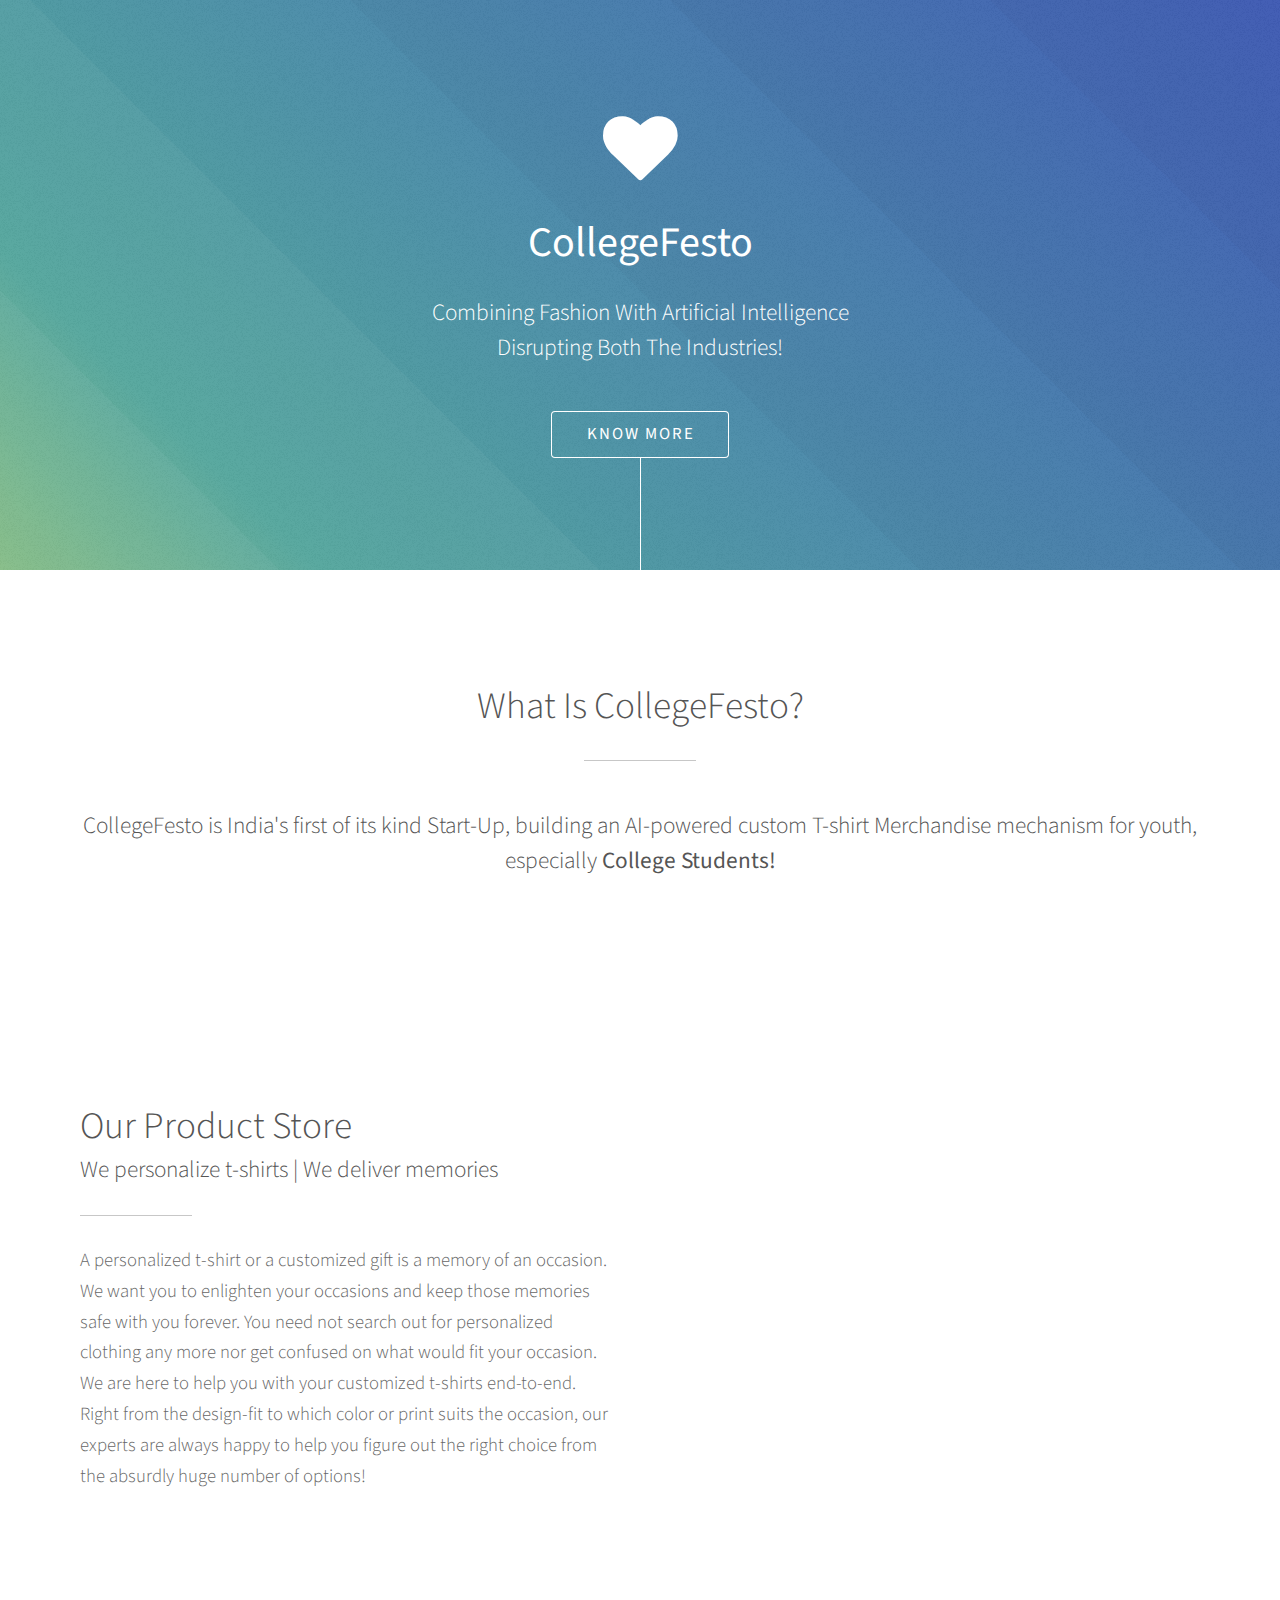
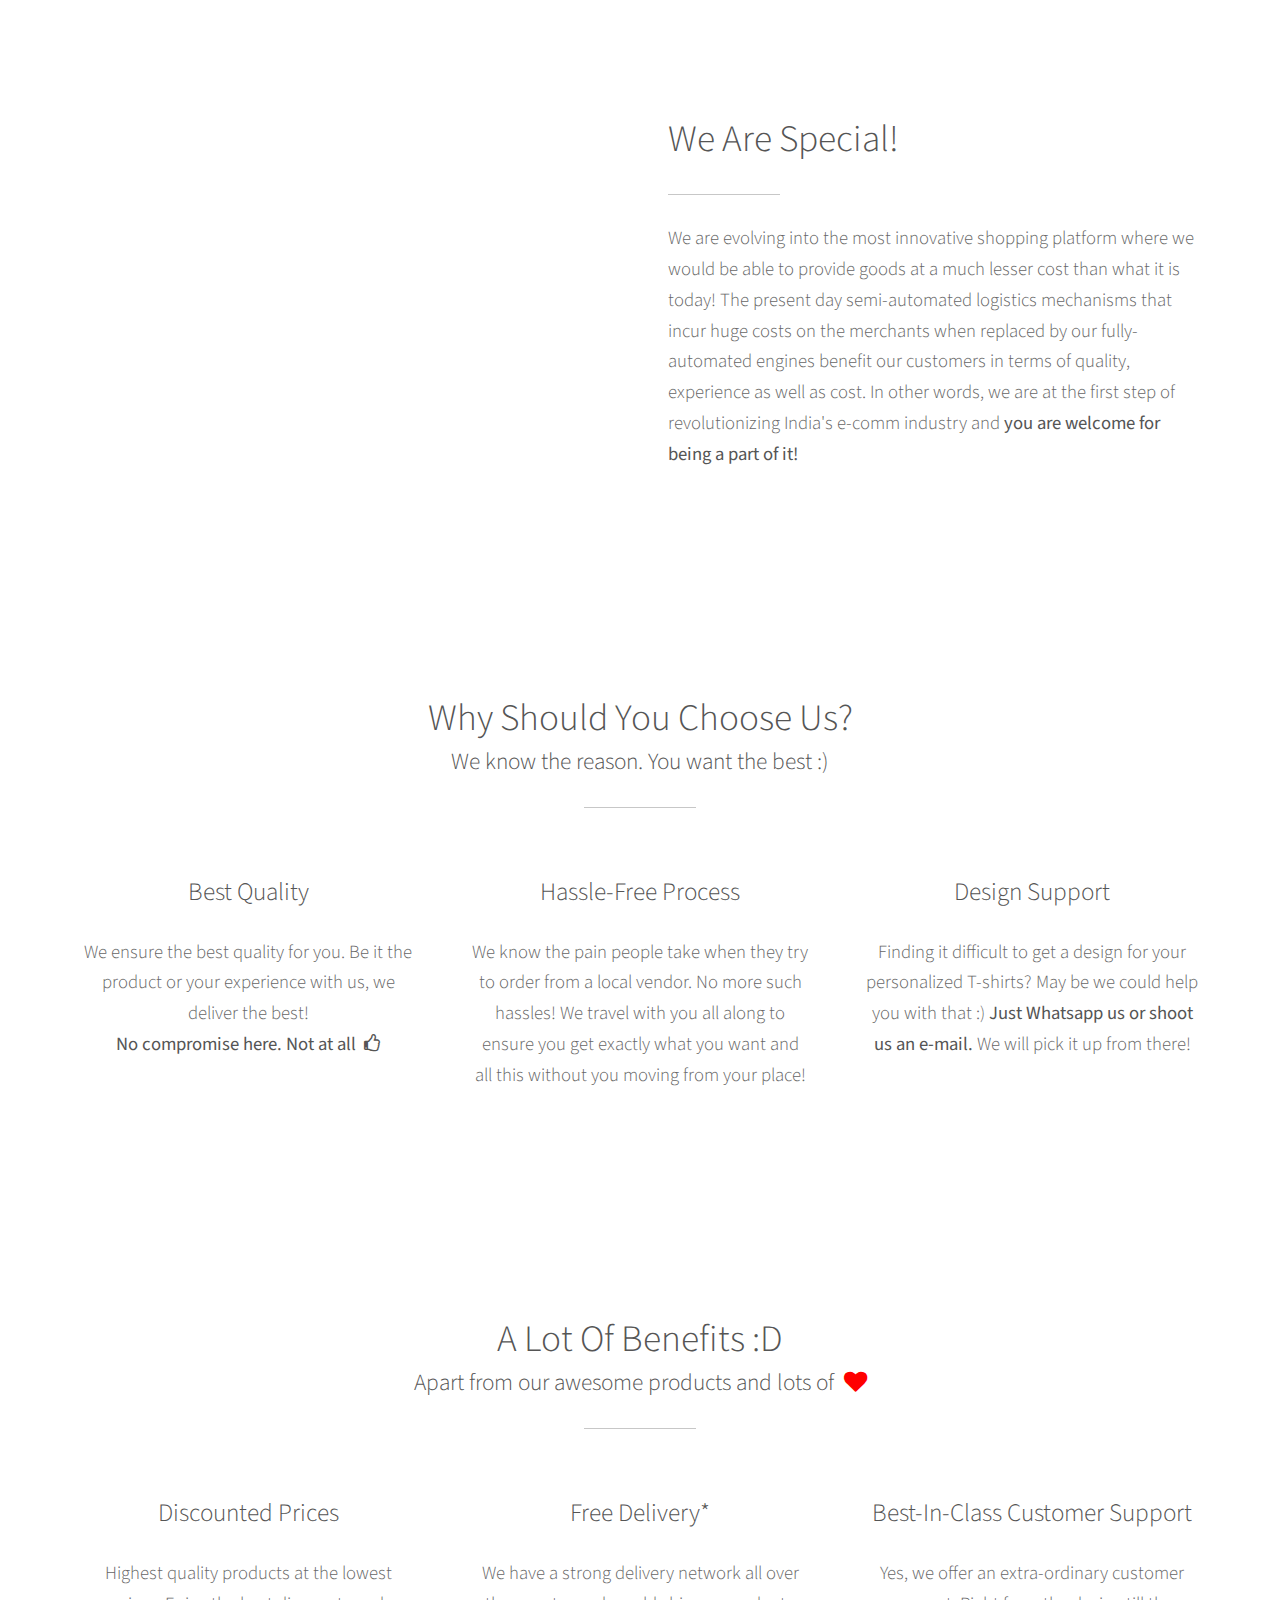
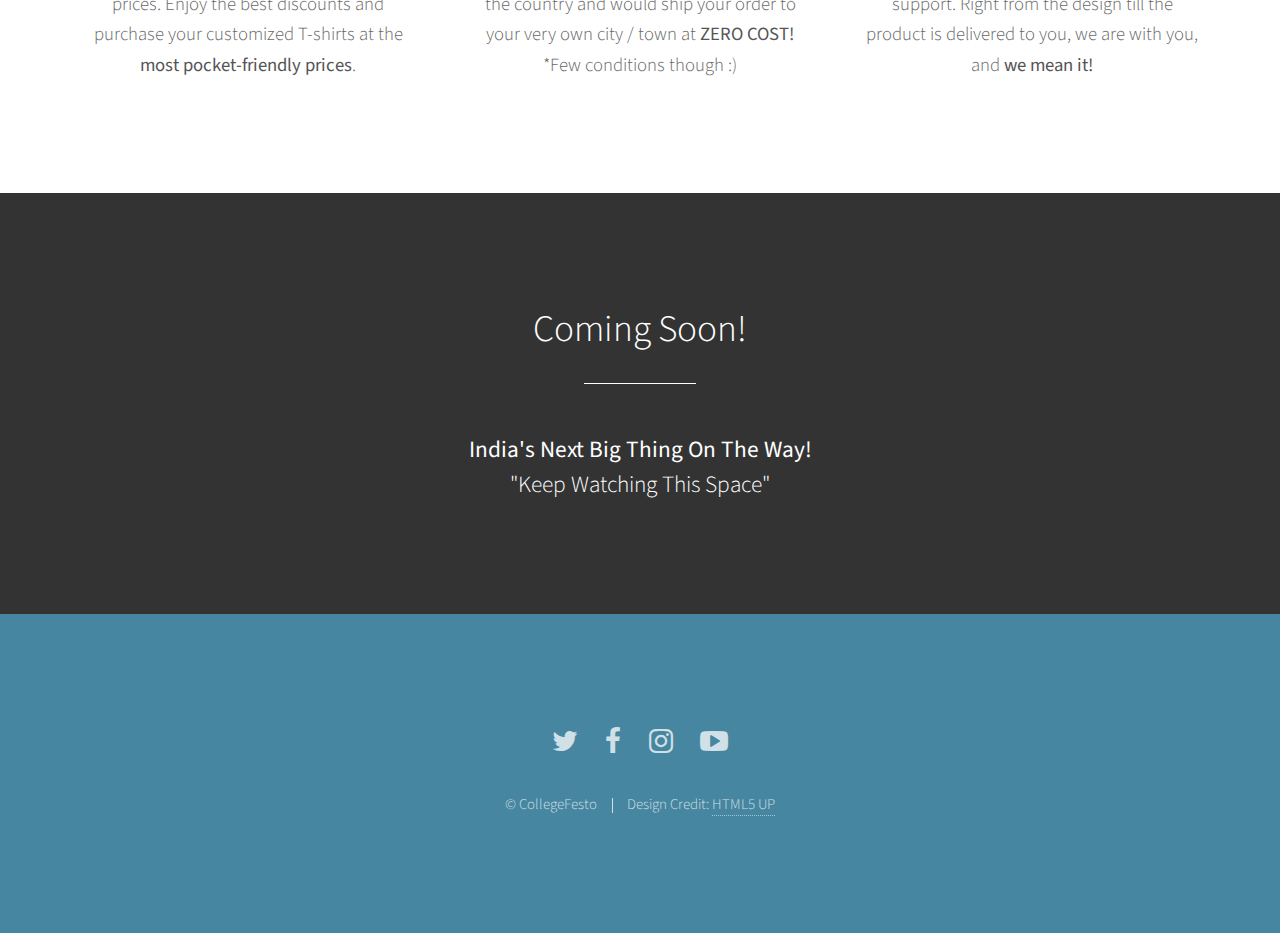
==== commit 94dcd472: "Added Twitter and Fb links" ====
--- a/index.html
+++ b/index.html
@@ -10,6 +10,7 @@
 		<meta charset="utf-8" />
 		<meta name="viewport" content="width=device-width, initial-scale=1" />
 		<!--[if lte IE 8]><script src="assets/js/ie/html5shiv.js"></script><![endif]-->
+		<link rel='shortcut icon' type='image/x-icon' href='/favicon.ico' />
 		<link rel="stylesheet" href="assets/css/main.css" />
 		<!--[if lte IE 8]><link rel="stylesheet" href="assets/css/ie8.css" /><![endif]-->
 		<!--[if lte IE 9]><link rel="stylesheet" href="assets/css/ie9.css" /><![endif]-->
@@ -19,16 +20,26 @@
 		<!-- Header -->
 			<section id="header">
 				<div class="inner">
-					<span class="icon major fa-cloud"></span>
-					<h1>Hi, I'm <strong>CollegeFesto</strong>, another fine<br />
-					little freebie from <a href="http://html5up.net">HTML5 UP</a>.</h1>
-					<p>Accumsan feugiat mi commodo erat lorem ipsum, sed magna<br />
-					lobortis feugiat sapien sed etiam volutpat accumsan.</p>
+					<span class="icon major fa-heart"></span>
+					<h1><strong>CollegeFesto</strong></h1>
+					<h4><p>Combining Fashion With Artificial Intelligence<br/>
+						Disrupting Both The Industries!</p></h4>
 					<ul class="actions">
-						<li><a href="#one" class="button scrolly">Discover</a></li>
+						<li><a href="#zero" class="button scrolly">Know More</a></li>
 					</ul>
 				</div>
 			</section>
+
+		<!-- Zero -->
+		<section id="zero" class="main style_custom special">
+			<div class="container">
+				<header class="major">
+					<h2>What Is CollegeFesto?</h2>
+				</header>
+				<p><h4>CollegeFesto is India's first of its kind Start-Up, building an AI-powered custom T-shirt Merchandise
+				mechanism for youth, especially <b>College Students! </b> </h4> </p>
+			</div>
+		</section>
 
 		<!-- One -->
 			<section id="one" class="main style1">
@@ -36,19 +47,46 @@
 					<div class="row 150%">
 						<div class="6u 12u$(medium)">
 							<header class="major">
-								<h2>Lorem ipsum dolor adipiscing<br />
-								amet dolor consequat</h2>
+								<h2>Our Product Store</h2>
+								<h4>We personalize t-shirts | We deliver memories</h4>
 							</header>
-							<p>Adipiscing a commodo ante nunc accumsan et interdum mi ante adipiscing. A nunc lobortis non nisl amet vis sed volutpat aclacus nascetur ac non. Lorem curae et ante amet sapien sed tempus adipiscing id accumsan.</p>
+							<p>A personalized t-shirt or a customized gift is a memory of an occasion. We want you to
+								enlighten your occasions and keep those memories safe with you forever. You need not
+								search out for personalized clothing any more nor get confused on what would fit your occasion. We
+								are here to help you with your customized t-shirts end-to-end. Right from the design-fit
+								to which color or print suits the occasion, our experts are always happy to help
+								you figure out the right choice from the absurdly huge number of options! </p>
 						</div>
 						<div class="6u$ 12u$(medium) important(medium)">
-							<span class="image fit"><img src="images/pic01.jpg" alt="" /></span>
+							<span class="image fit"><img src="images/product_store.png" alt="" /></span>
 						</div>
 					</div>
 				</div>
 			</section>
 
 		<!-- Two -->
+		<section id="two" class="main style_custom">
+			<div class="container">
+				<div class="row 150%">
+					<div class="6u 12u$(medium)">
+						<span class="image fit"><img src="images/product_special.jpeg" alt="" /></span>
+					</div>
+					<div class="6u$ 12u$(medium) important(medium)">
+						<header class="major">
+							<h2>We Are Special!</h2>
+						</header>
+						<p>We are evolving into the most innovative shopping platform where we would be able to provide goods
+							at a much lesser cost than what it is today! The present day semi-automated logistics mechanisms
+							that incur huge costs on the merchants when replaced by our fully-automated engines benefit
+							our customers in terms of quality, experience as well as cost. In other words, we are at the
+							first step of revolutionizing India's e-comm industry and <strong>you are welcome for being a part
+								of it!</strong></p>
+					</div>
+				</div>
+			</div>
+		</section>
+
+		<!-- Two
 			<section id="two" class="main style2">
 				<div class="container">
 					<div class="row 150%">
@@ -74,45 +112,71 @@
 					</div>
 				</div>
 			</section>
+			-->
 
 		<!-- Three -->
-			<section id="three" class="main style1 special">
-				<div class="container">
-					<header class="major">
-						<h2>Adipiscing amet consequat</h2>
-					</header>
-					<p>Ante nunc accumsan et aclacus nascetur ac ante amet sapien sed.</p>
-					<div class="row 150%">
-						<div class="4u 12u$(medium)">
-							<span class="image fit"><img src="images/pic02.jpg" alt="" /></span>
-							<h3>Magna feugiat lorem</h3>
-							<p>Adipiscing a commodo ante nunc magna lorem et interdum mi ante nunc lobortis non amet vis sed volutpat et nascetur.</p>
-							<ul class="actions">
-								<li><a href="#" class="button">More</a></li>
-							</ul>
-						</div>
-						<div class="4u 12u$(medium)">
-							<span class="image fit"><img src="images/pic03.jpg" alt="" /></span>
-							<h3>Magna feugiat lorem</h3>
-							<p>Adipiscing a commodo ante nunc magna lorem et interdum mi ante nunc lobortis non amet vis sed volutpat et nascetur.</p>
-							<ul class="actions">
-								<li><a href="#" class="button">More</a></li>
-							</ul>
-						</div>
-						<div class="4u$ 12u$(medium)">
-							<span class="image fit"><img src="images/pic04.jpg" alt="" /></span>
-							<h3>Magna feugiat lorem</h3>
-							<p>Adipiscing a commodo ante nunc magna lorem et interdum mi ante nunc lobortis non amet vis sed volutpat et nascetur.</p>
-							<ul class="actions">
-								<li><a href="#" class="button">More</a></li>
-							</ul>
-						</div>
-					</div>
-				</div>
-			</section>
+		<section id="three_1" class="main style1 special">
+			<div class="container">
+				<header class="major">
+					<h2>Why Should You Choose Us?</h2>
+					<h4>We know the reason. You want the best :)</h4>
+				</header>
+				<div class="row 150%">
+					<div class="4u 12u$(medium)">
+						<span class="image fit"><img src="images/best_quality.jpg" alt="" /></span>
+						<h3>Best Quality</h3>
+						<p>We ensure the best quality for you. Be it the product or your experience with us, we
+							deliver the best! <br><strong>No compromise here. Not at all &nbsp<i class="fa fa-thumbs-o-up"></i></strong></p>
+					</div>
+					<div class="4u 12u$(medium)">
+						<span class="image fit"><img src="images/hassle_free.jpeg" alt="" /></span>
+						<h3>Hassle-Free Process</h3>
+						<p>We know the pain people take when they try to order from a local vendor. No more such
+							hassles! We travel with you all along to ensure you get exactly what you want and all
+							this without you moving from your place!</p>
+					</div>
+					<div class="4u$ 12u$(medium)">
+						<span class="image fit"><img src="images/design_help.jpeg" alt="" /></span>
+						<h3>Design Support</h3>
+						<p>Finding it difficult to get a design for your personalized T-shirts? May be we could help
+							you with that :) <strong>Just Whatsapp us or shoot us an e-mail.</strong> We will pick it up from there!</p>
+					</div>
+				</div>
+			</div>
+		</section>
 
 		<!-- Four -->
-			<section id="four" class="main style2 special">
+		<section id="four" class="main style_custom special">
+			<div class="container">
+				<header class="major">
+					<h2>A Lot Of Benefits :D</h2>
+					<h4>Apart from our awesome products and lots of &nbsp<i class="fa fa-heart" style="color: red"></i></h4>
+				</header>
+				<div class="row 150%">
+					<div class="4u 12u$(medium)">
+						<span class="image fit"><img src="images/discount.jpg" alt="" /></span>
+						<h3>Discounted Prices</h3>
+						<p>Highest quality products at the lowest prices. Enjoy the best discounts and purchase your
+							customized T-shirts at the <strong>most pocket-friendly prices</strong>.</p>
+					</div>
+					<div class="4u 12u$(medium)">
+						<span class="image fit"><img src="images/free_delivery.jpeg" alt="" /></span>
+						<h3>Free Delivery*</h3>
+						<p>We have a strong delivery network all over the country and would ship your order to your
+							very own city / town at <strong>ZERO COST!</strong><br>*Few conditions though :)</p>
+					</div>
+					<div class="4u$ 12u$(medium)">
+						<span class="image fit"><img src="images/customer_support.jpg" alt="" /></span>
+						<h3>Best-In-Class Customer Support</h3>
+						<p>Yes, we offer an extra-ordinary customer support. Right from the design till the product is
+							delivered to you, we are with you, and <strong>we mean it!</strong></p>
+					</div>
+				</div>
+			</div>
+		</section>
+
+		<!-- Five
+			<section id="five" class="main style2 special">
 				<div class="container">
 					<header class="major">
 						<h2>Ipsum feugiat consequat?</h2>
@@ -125,9 +189,21 @@
 				</div>
 			</section>
 
-		<!-- Five -->
+		-->
+
+		<!-- Six -->
+		<section id="six" class="main style2 special">
+			<div class="container">
+				<header class="major">
+					<h2>Coming Soon!</h2>
+				</header>
+				<p><h4> <strong>India's Next Big Thing On The Way! </strong><br> "Keep Watching This Space"</h4> </p>
+			</div>
+		</section>
+
+		<!-- Seven -->
 		<!--
-			<section id="five" class="main style1">
+			<section id="seven" class="main style1">
 				<div class="container">
 					<header class="major special">
 						<h2>Elements</h2>
@@ -448,14 +524,13 @@
 		<!-- Footer -->
 			<section id="footer">
 				<ul class="icons">
-					<li><a href="#" class="icon alt fa-twitter"><span class="label">Twitter</span></a></li>
-					<li><a href="#" class="icon alt fa-facebook"><span class="label">Facebook</span></a></li>
+					<li><a href="https://twitter.com/CollegeFesto" target="_blank" class="icon alt fa-twitter"><span class="label">Twitter</span></a></li>
+					<li><a href="https://www.facebook.com/collegefesto/" target="_blank" class="icon alt fa-facebook"><span class="label">Facebook</span></a></li>
 					<li><a href="#" class="icon alt fa-instagram"><span class="label">Instagram</span></a></li>
-					<li><a href="#" class="icon alt fa-github"><span class="label">GitHub</span></a></li>
-					<li><a href="#" class="icon alt fa-envelope"><span class="label">Email</span></a></li>
+					<li><a href="#" class="icon alt fa-youtube-play"><span class="label">YouTube</span></a></li>
 				</ul>
 				<ul class="copyright">
-					<li>&copy; Untitled</li><li>Design: <a href="http://html5up.net">HTML5 UP</a></li>
+					<li>&copy; CollegeFesto</li><li>Design Credit: <a href="http://html5up.net">HTML5 UP</a></li>
 				</ul>
 			</section>
 
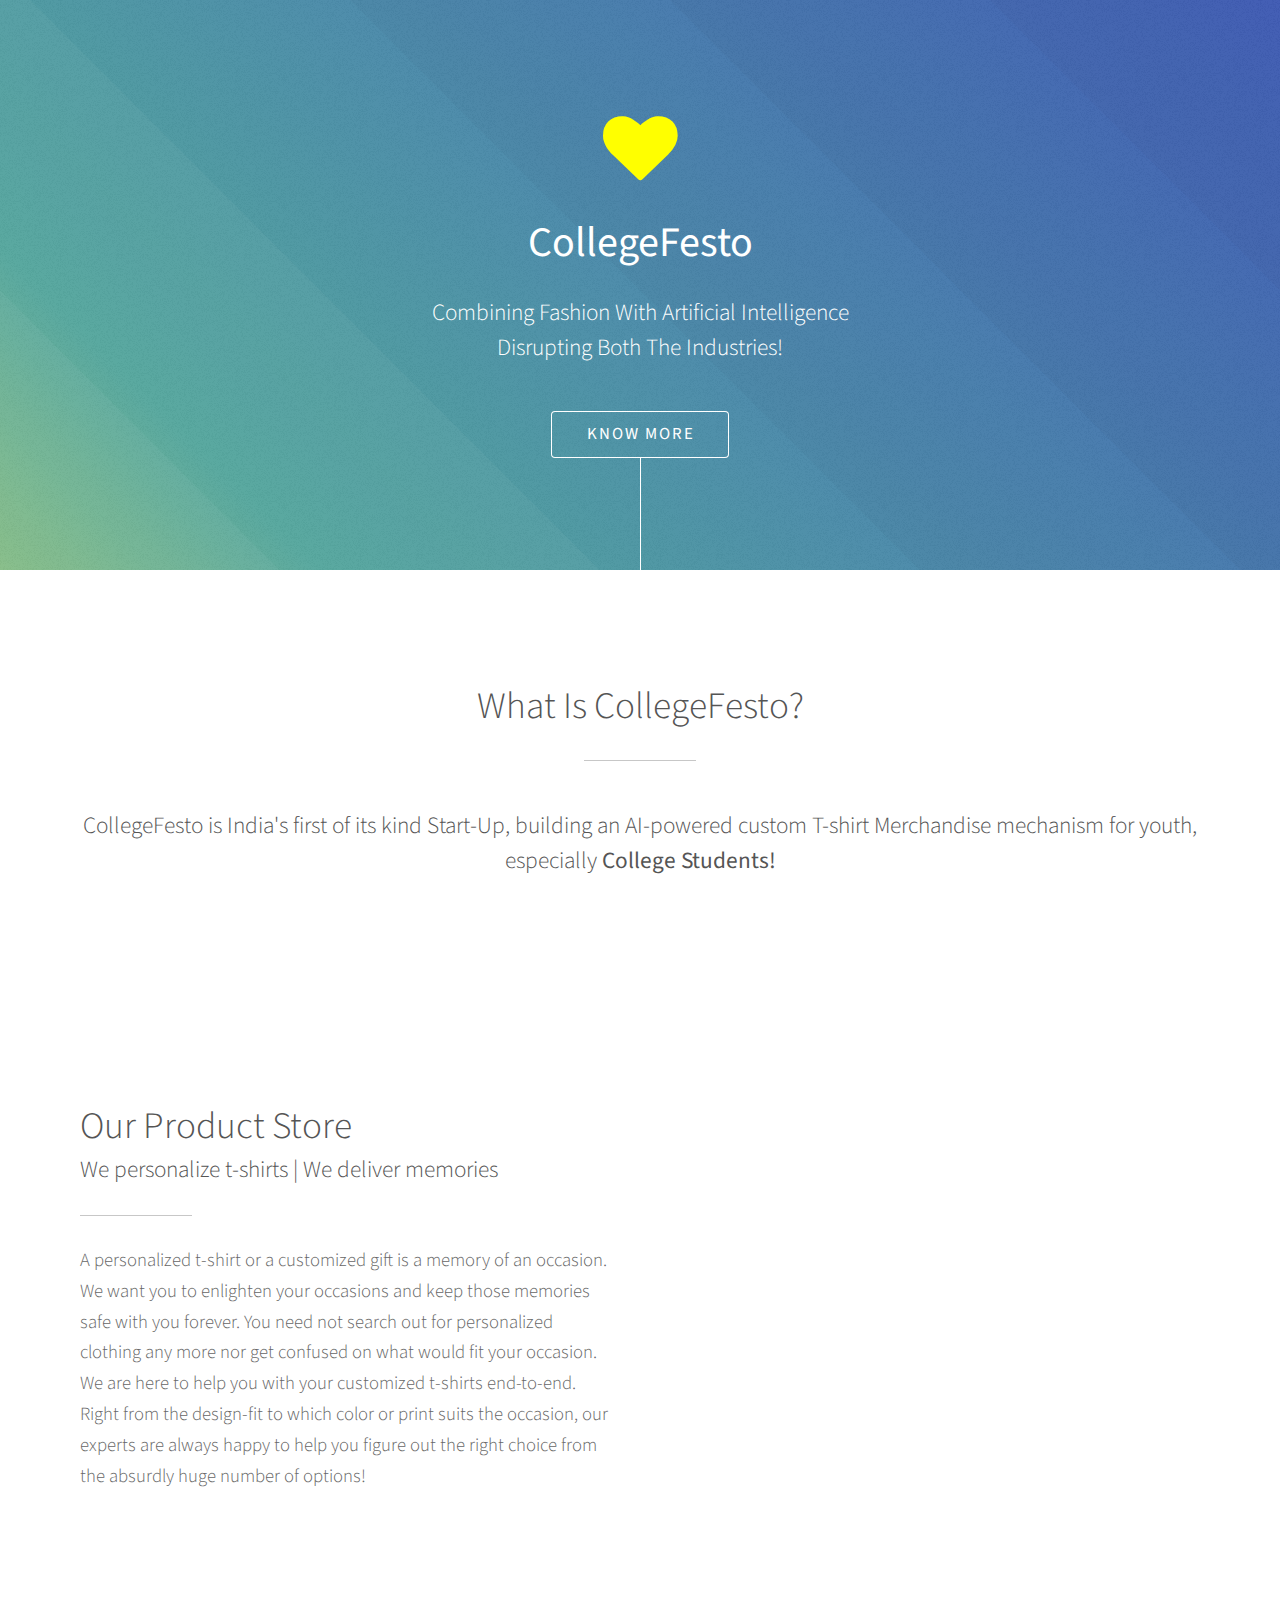
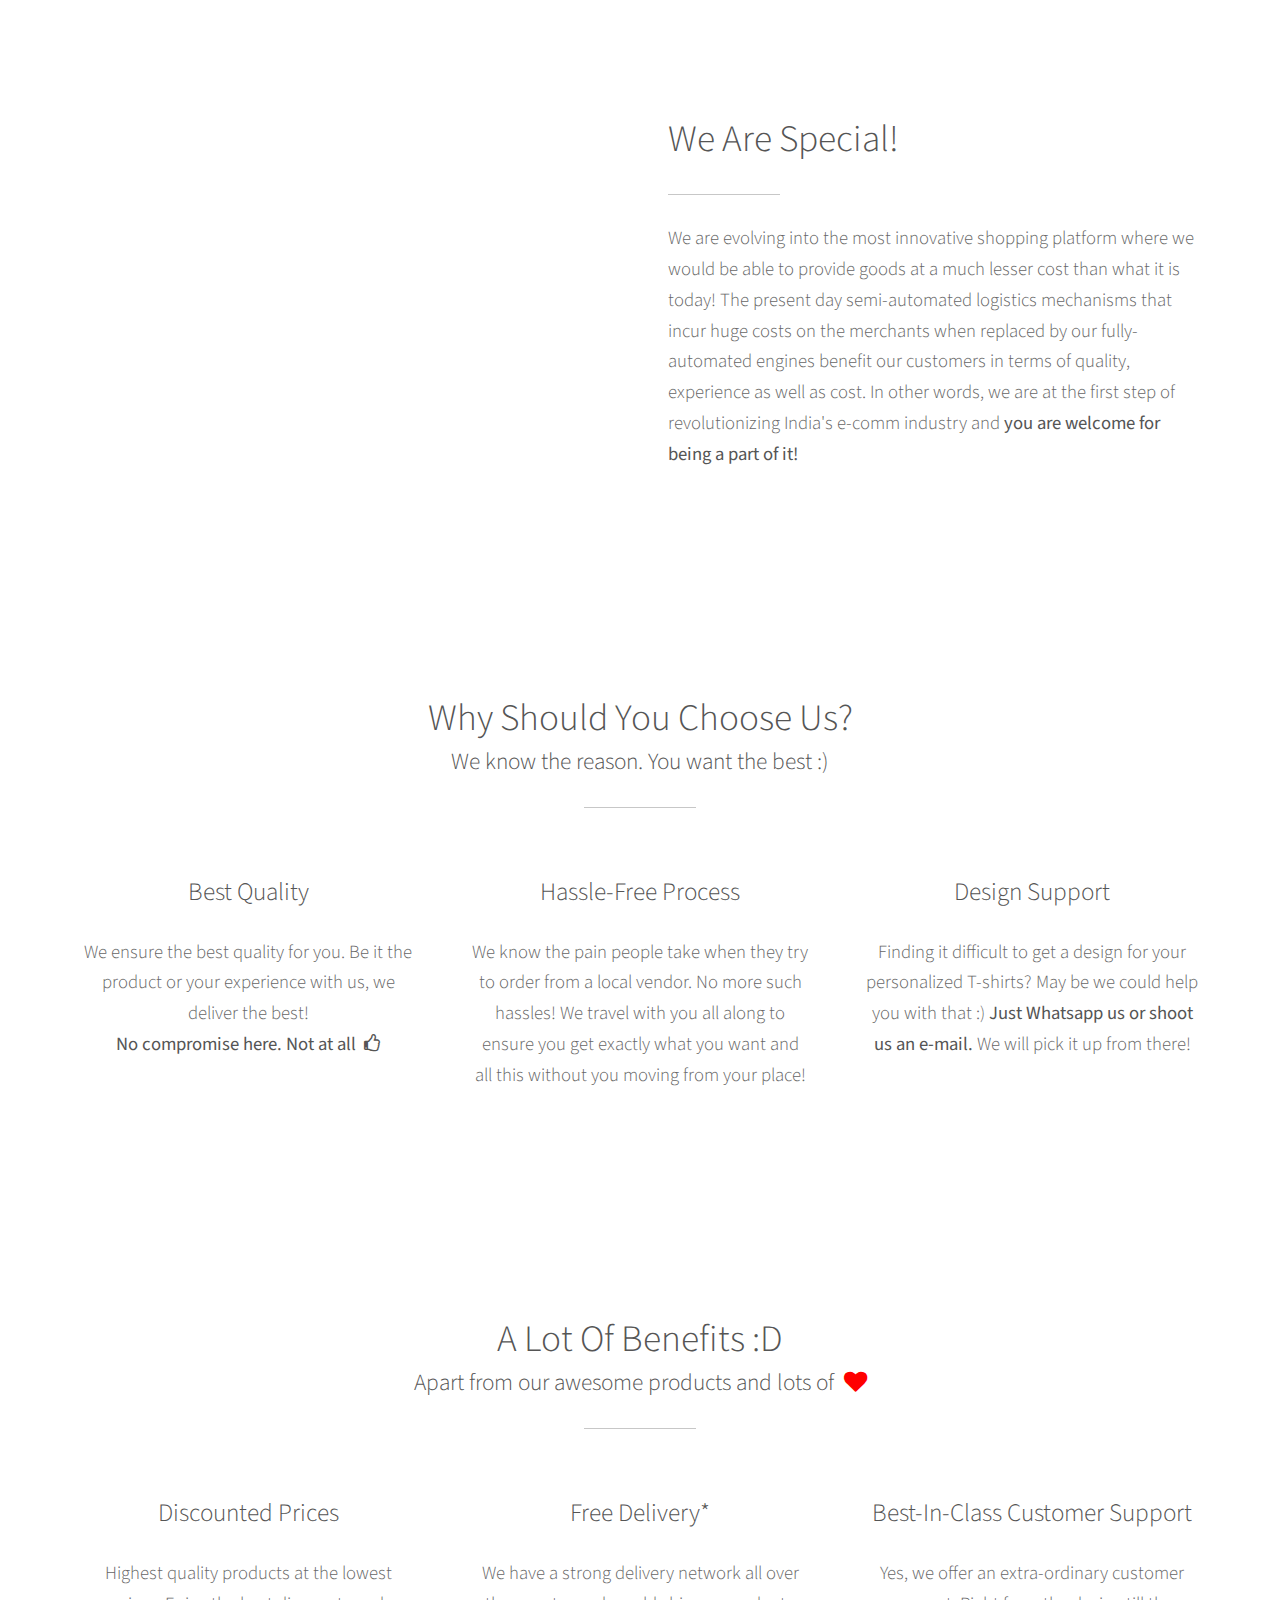
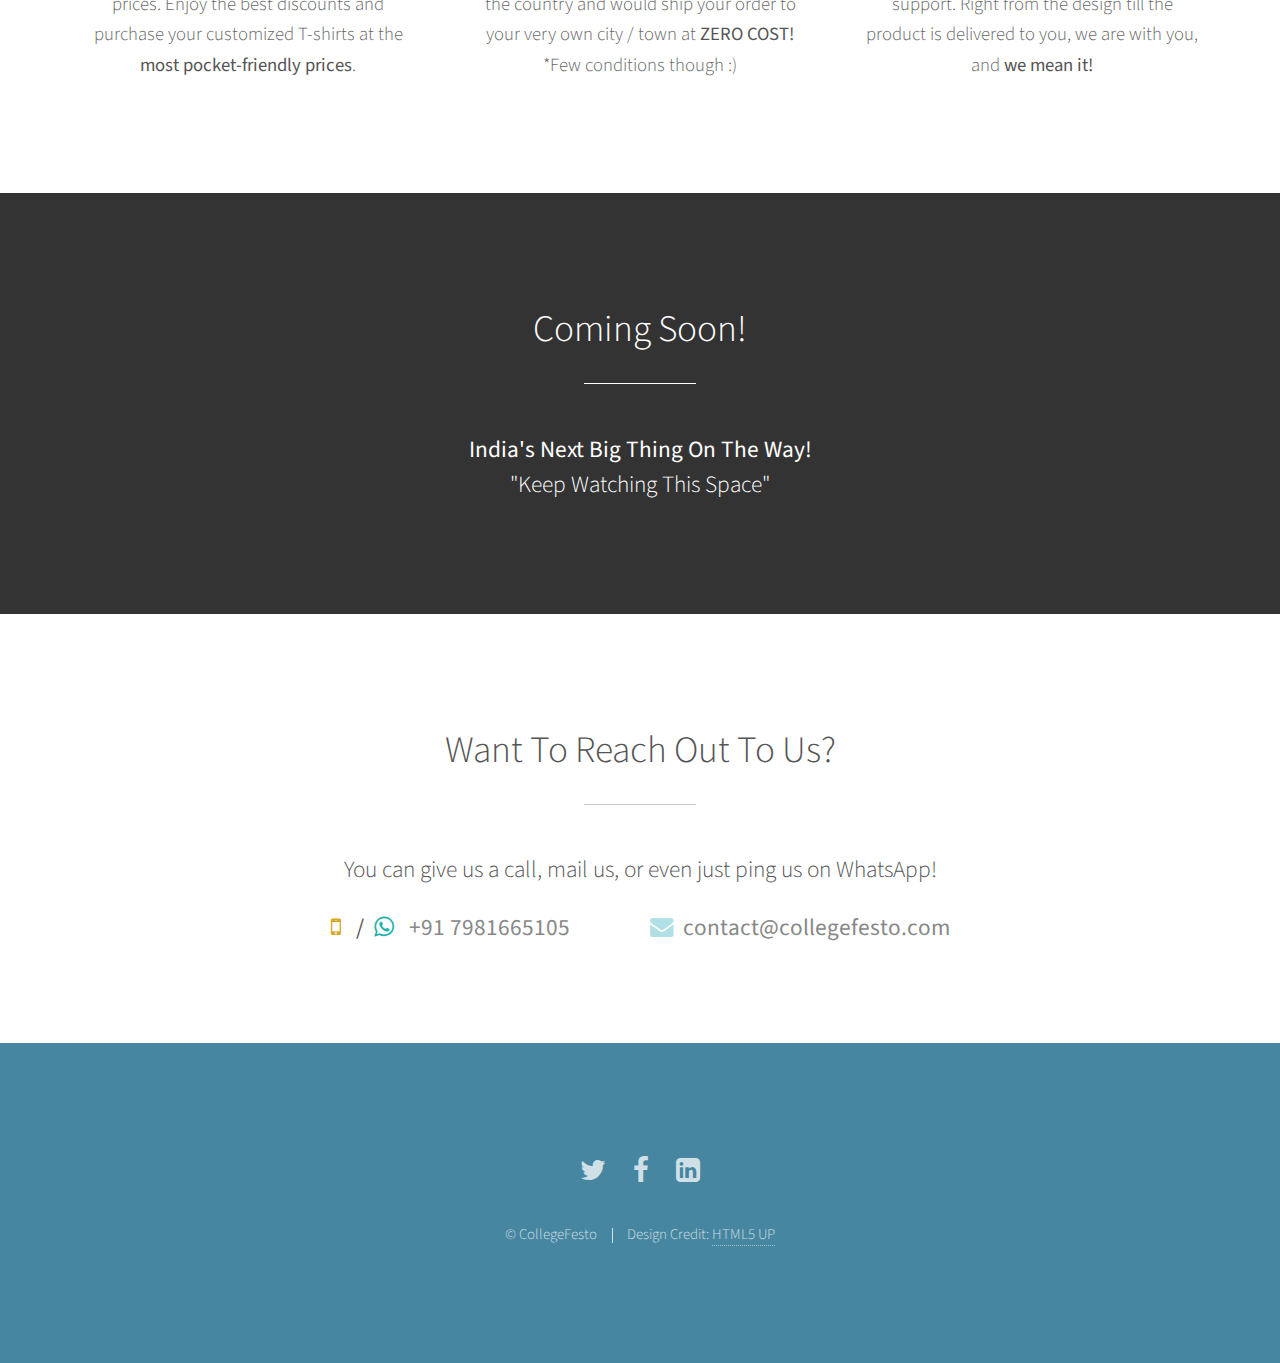
==== commit e13460a3: "Changed the color shade of contact number and email" ====
--- a/index.html
+++ b/index.html
@@ -20,7 +20,7 @@
 		<!-- Header -->
 			<section id="header">
 				<div class="inner">
-					<span class="icon major fa-heart"></span>
+					<span class="icon major fa-heart" style="color: yellow"></span>
 					<h1><strong>CollegeFesto</strong></h1>
 					<h4><p>Combining Fashion With Artificial Intelligence<br/>
 						Disrupting Both The Industries!</p></h4>
@@ -191,13 +191,34 @@
 
 		-->
 
-		<!-- Six -->
-		<section id="six" class="main style2 special">
+		<!-- Five -->
+		<section id="five" class="main style2 special">
 			<div class="container">
 				<header class="major">
 					<h2>Coming Soon!</h2>
 				</header>
 				<p><h4> <strong>India's Next Big Thing On The Way! </strong><br> "Keep Watching This Space"</h4> </p>
+			</div>
+		</section>
+
+		<!-- Six -->
+		<section id="six" class="main style1 special">
+			<div class="container">
+				<header class="major">
+					<h2>Want To Reach Out To Us?</h2>
+				</header>
+				<p><h4>You can give us a call,
+				mail us, or even just ping us on WhatsApp!</h4>
+				<h4><i class="fa fa-mobile-phone" style="color: goldenrod"></i> &nbsp; <strong>/</strong>
+					&nbsp<i class="fa fa-whatsapp" style="color: lightseagreen"></i> &nbsp;
+					<strong style="color: #888888;">+91 7981665105</strong>
+
+					&nbsp;&nbsp;&nbsp;&nbsp;
+					&nbsp;&nbsp;&nbsp;&nbsp;
+					&nbsp;&nbsp;&nbsp;&nbsp;
+
+					<i class="fa fa-envelope" style="color: powderblue"></i>&nbsp;&nbsp;<strong style="color: #888888">contact@collegefesto.com</strong></h4>
+
 			</div>
 		</section>
 
@@ -526,8 +547,9 @@
 				<ul class="icons">
 					<li><a href="https://twitter.com/CollegeFesto" target="_blank" class="icon alt fa-twitter"><span class="label">Twitter</span></a></li>
 					<li><a href="https://www.facebook.com/collegefesto/" target="_blank" class="icon alt fa-facebook"><span class="label">Facebook</span></a></li>
-					<li><a href="#" class="icon alt fa-instagram"><span class="label">Instagram</span></a></li>
-					<li><a href="#" class="icon alt fa-youtube-play"><span class="label">YouTube</span></a></li>
+					<li><a href="https://www.linkedin.com/company/collegefesto/" target="_blank" class="icon alt fa-linkedin-square"><span class="label">LinkedIn</span></a></li>
+					<!--<li><a href="#" class="icon alt fa-instagram"><span class="label">Instagram</span></a></li>
+					<li><a href="#" class="icon alt fa-youtube-play"><span class="label">YouTube</span></a></li>-->
 				</ul>
 				<ul class="copyright">
 					<li>&copy; CollegeFesto</li><li>Design Credit: <a href="http://html5up.net">HTML5 UP</a></li>
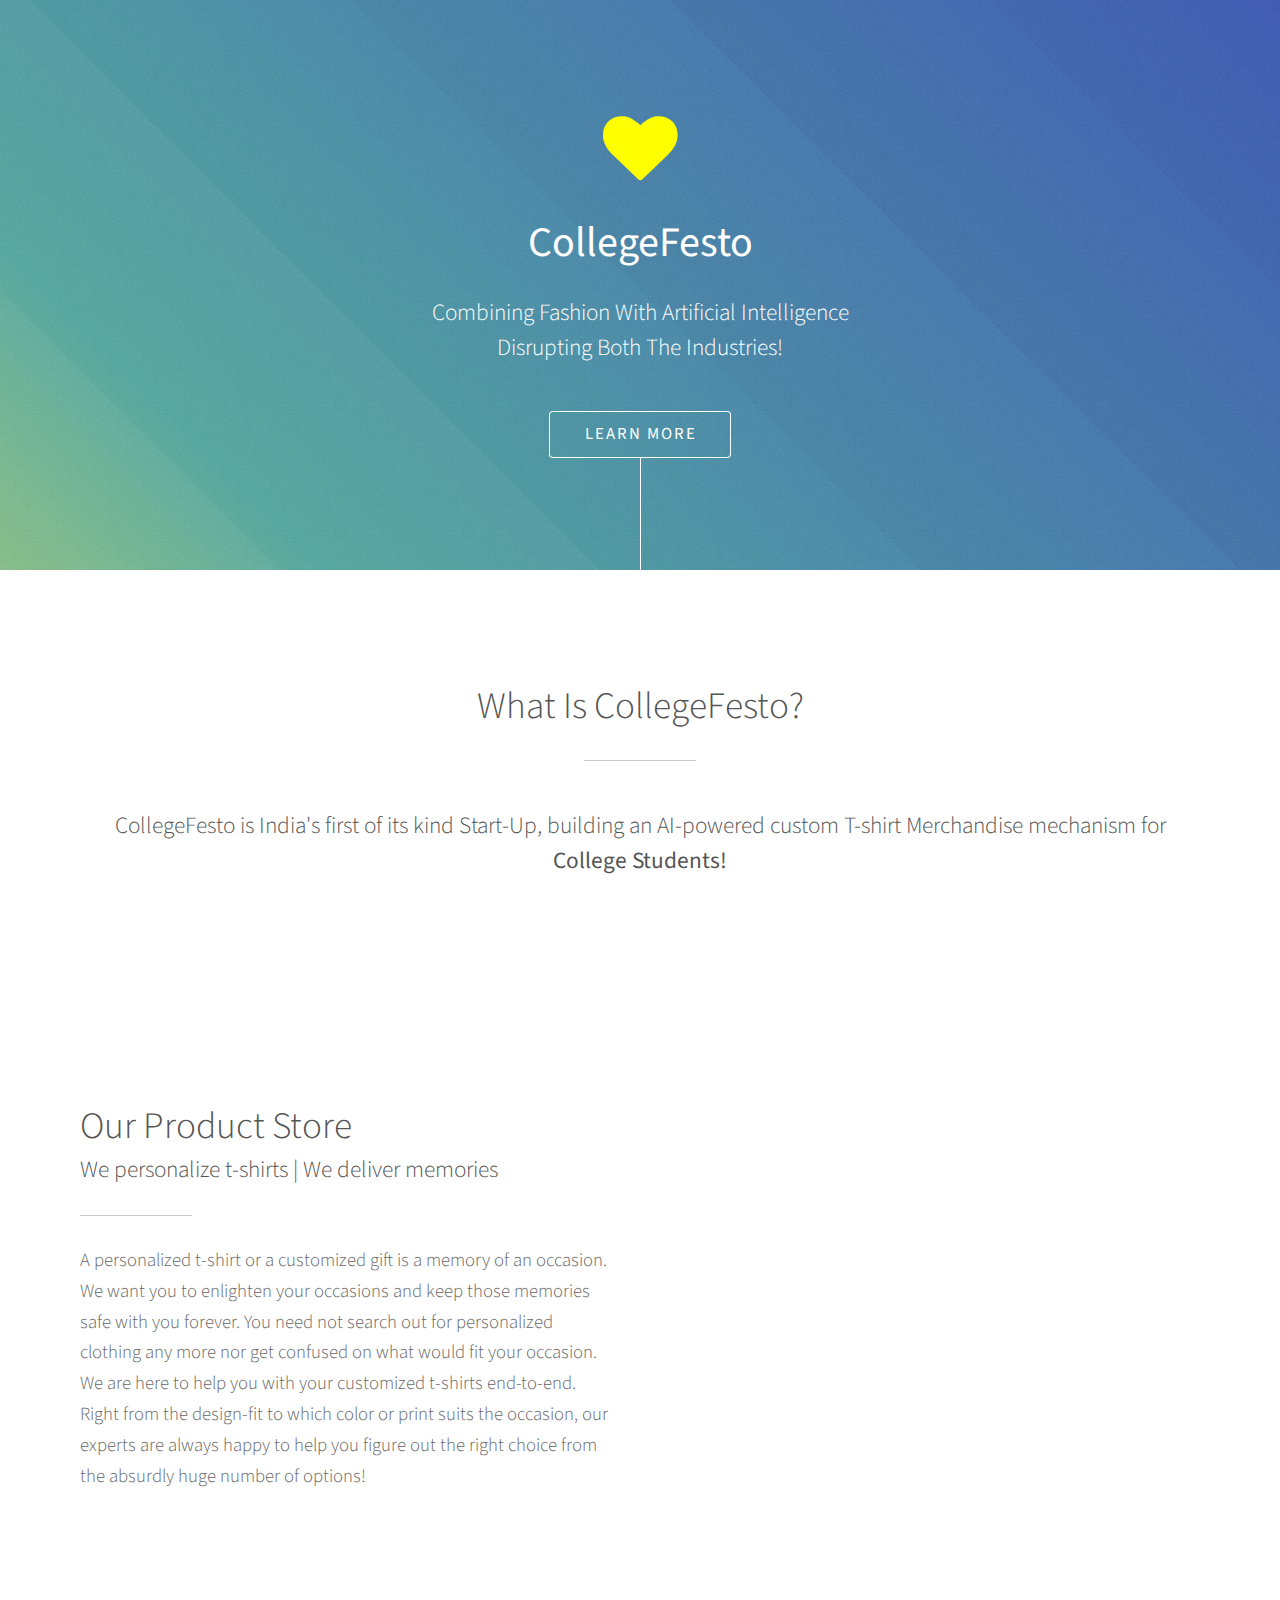
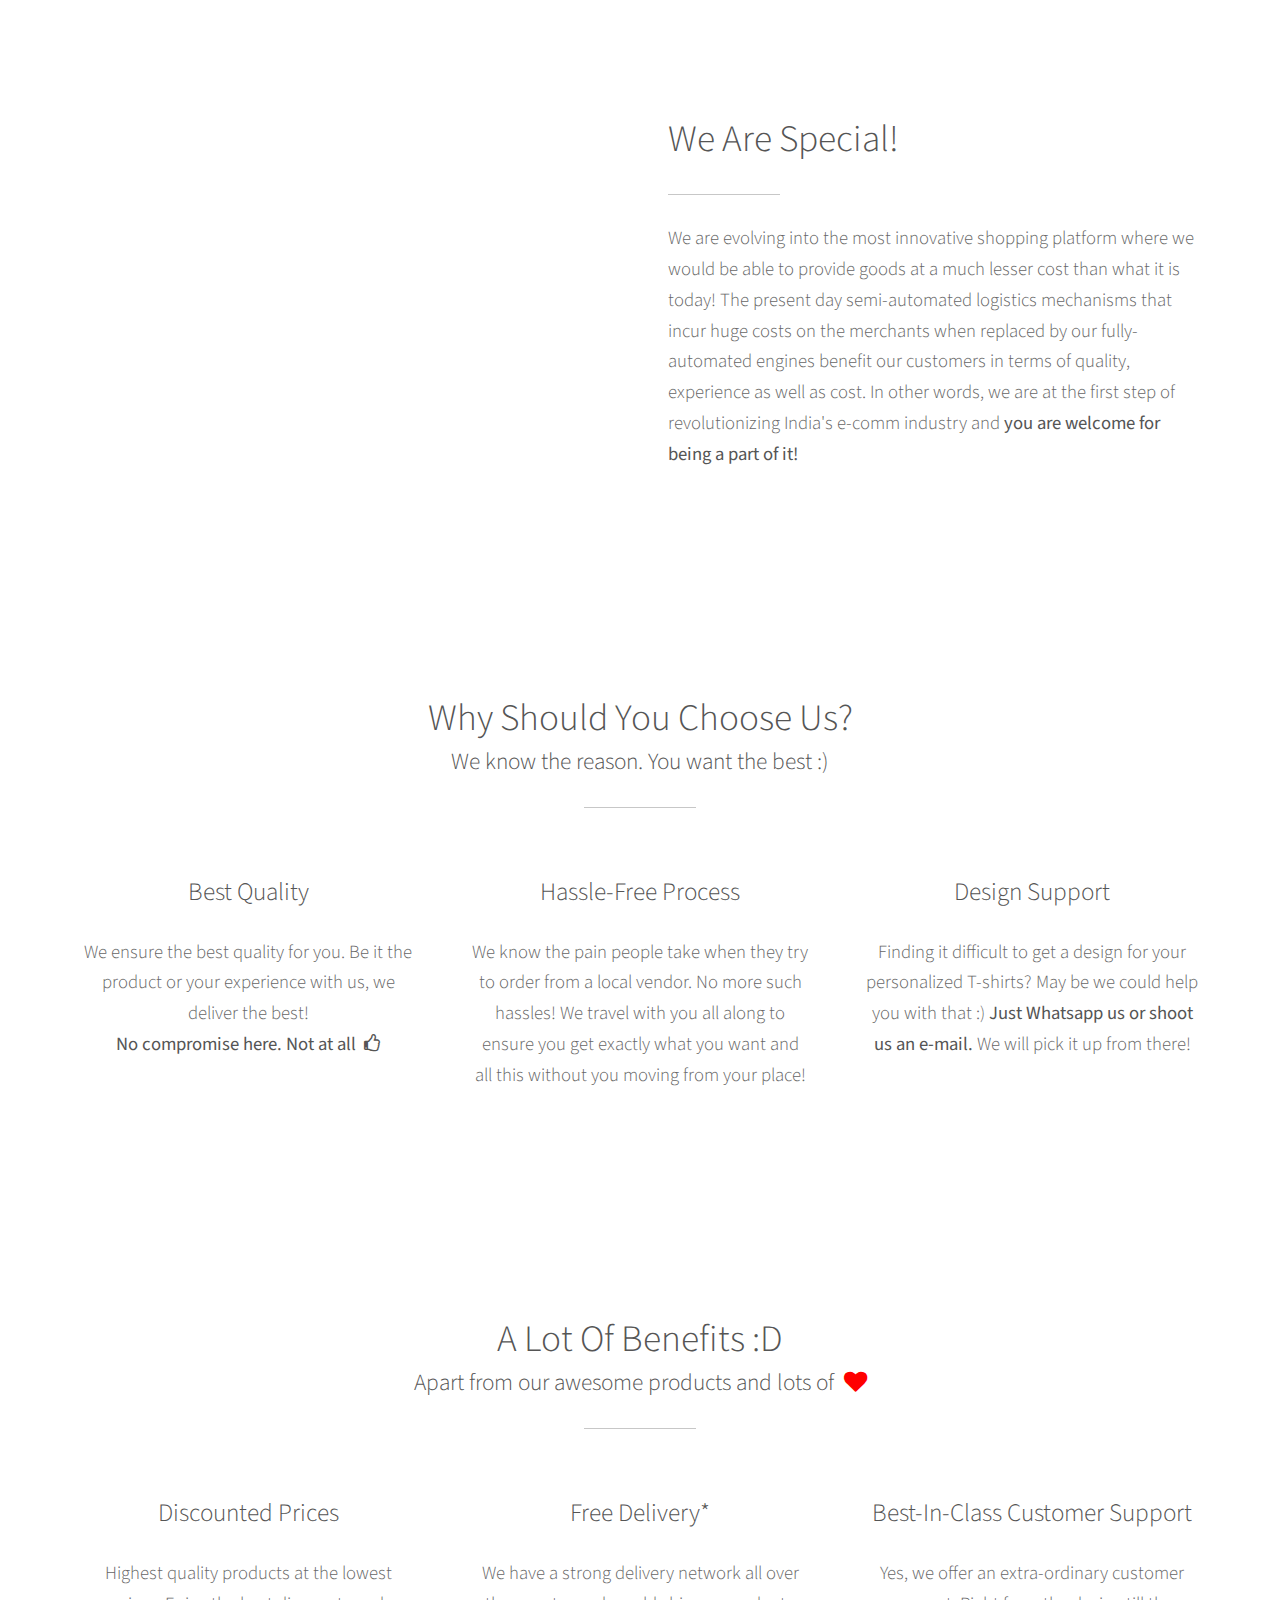
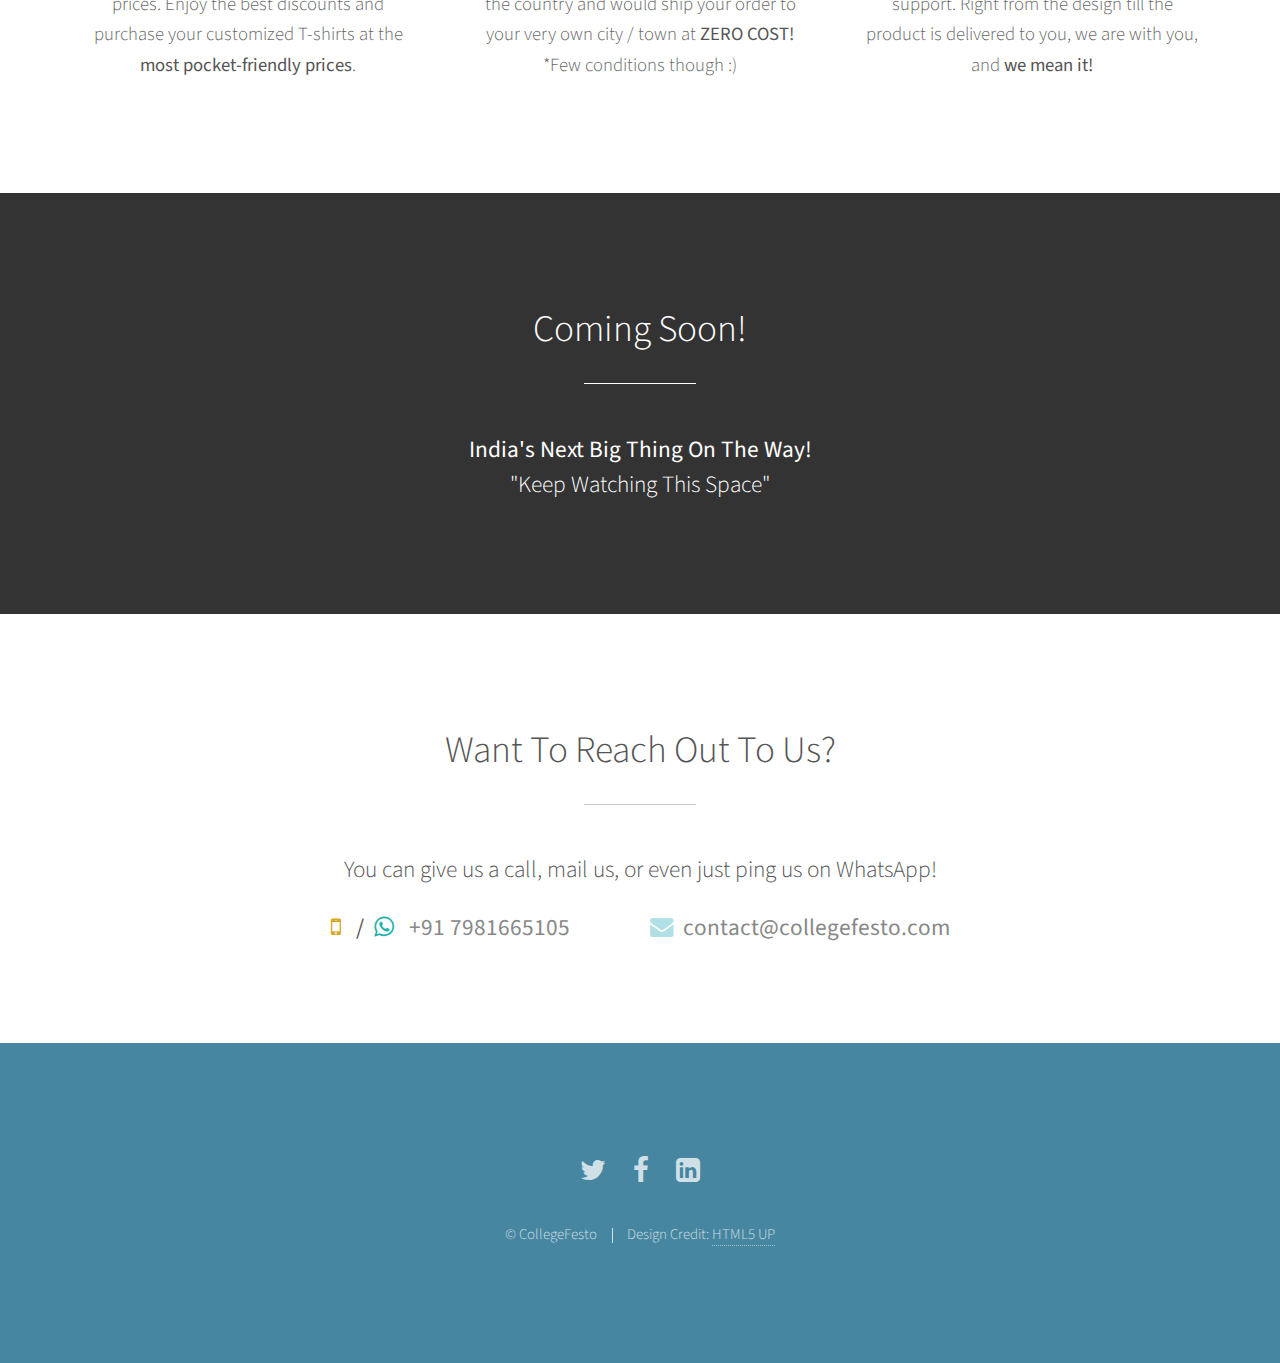
==== commit 89a9ddf2: "Text change Before: "for youth, especially college students" Now;"for college students"" ====
--- a/index.html
+++ b/index.html
@@ -25,7 +25,7 @@
 					<h4><p>Combining Fashion With Artificial Intelligence<br/>
 						Disrupting Both The Industries!</p></h4>
 					<ul class="actions">
-						<li><a href="#zero" class="button scrolly">Know More</a></li>
+						<li><a href="#zero" class="button scrolly">Learn More</a></li>
 					</ul>
 				</div>
 			</section>
@@ -37,7 +37,7 @@
 					<h2>What Is CollegeFesto?</h2>
 				</header>
 				<p><h4>CollegeFesto is India's first of its kind Start-Up, building an AI-powered custom T-shirt Merchandise
-				mechanism for youth, especially <b>College Students! </b> </h4> </p>
+				mechanism for <b>College Students! </b> </h4> </p>
 			</div>
 		</section>
 
@@ -197,7 +197,11 @@
 				<header class="major">
 					<h2>Coming Soon!</h2>
 				</header>
-				<p><h4> <strong>India's Next Big Thing On The Way! </strong><br> "Keep Watching This Space"</h4> </p>
+				<p><h4> <strong>India's Next Big Thing On The Way! </strong>
+
+						<br>
+
+						"Keep Watching This Space"</h4> </p>
 			</div>
 		</section>
 
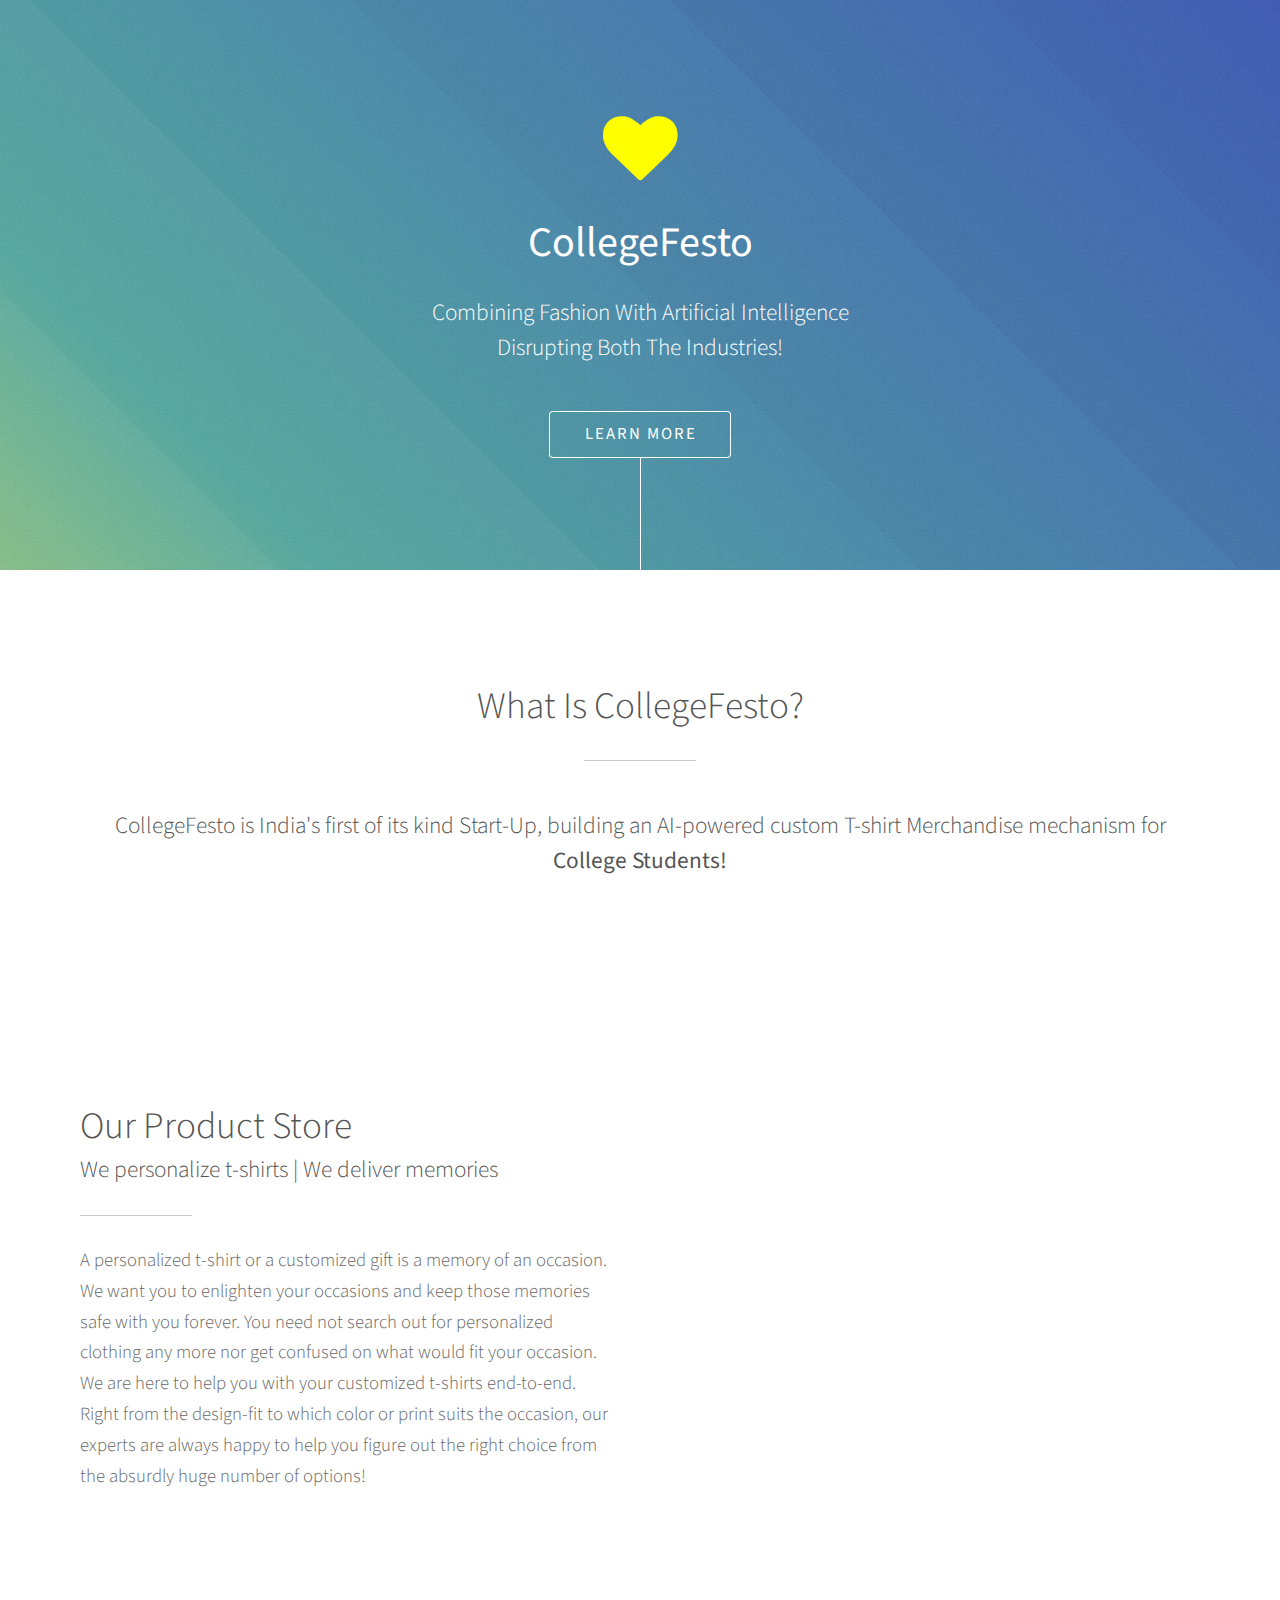
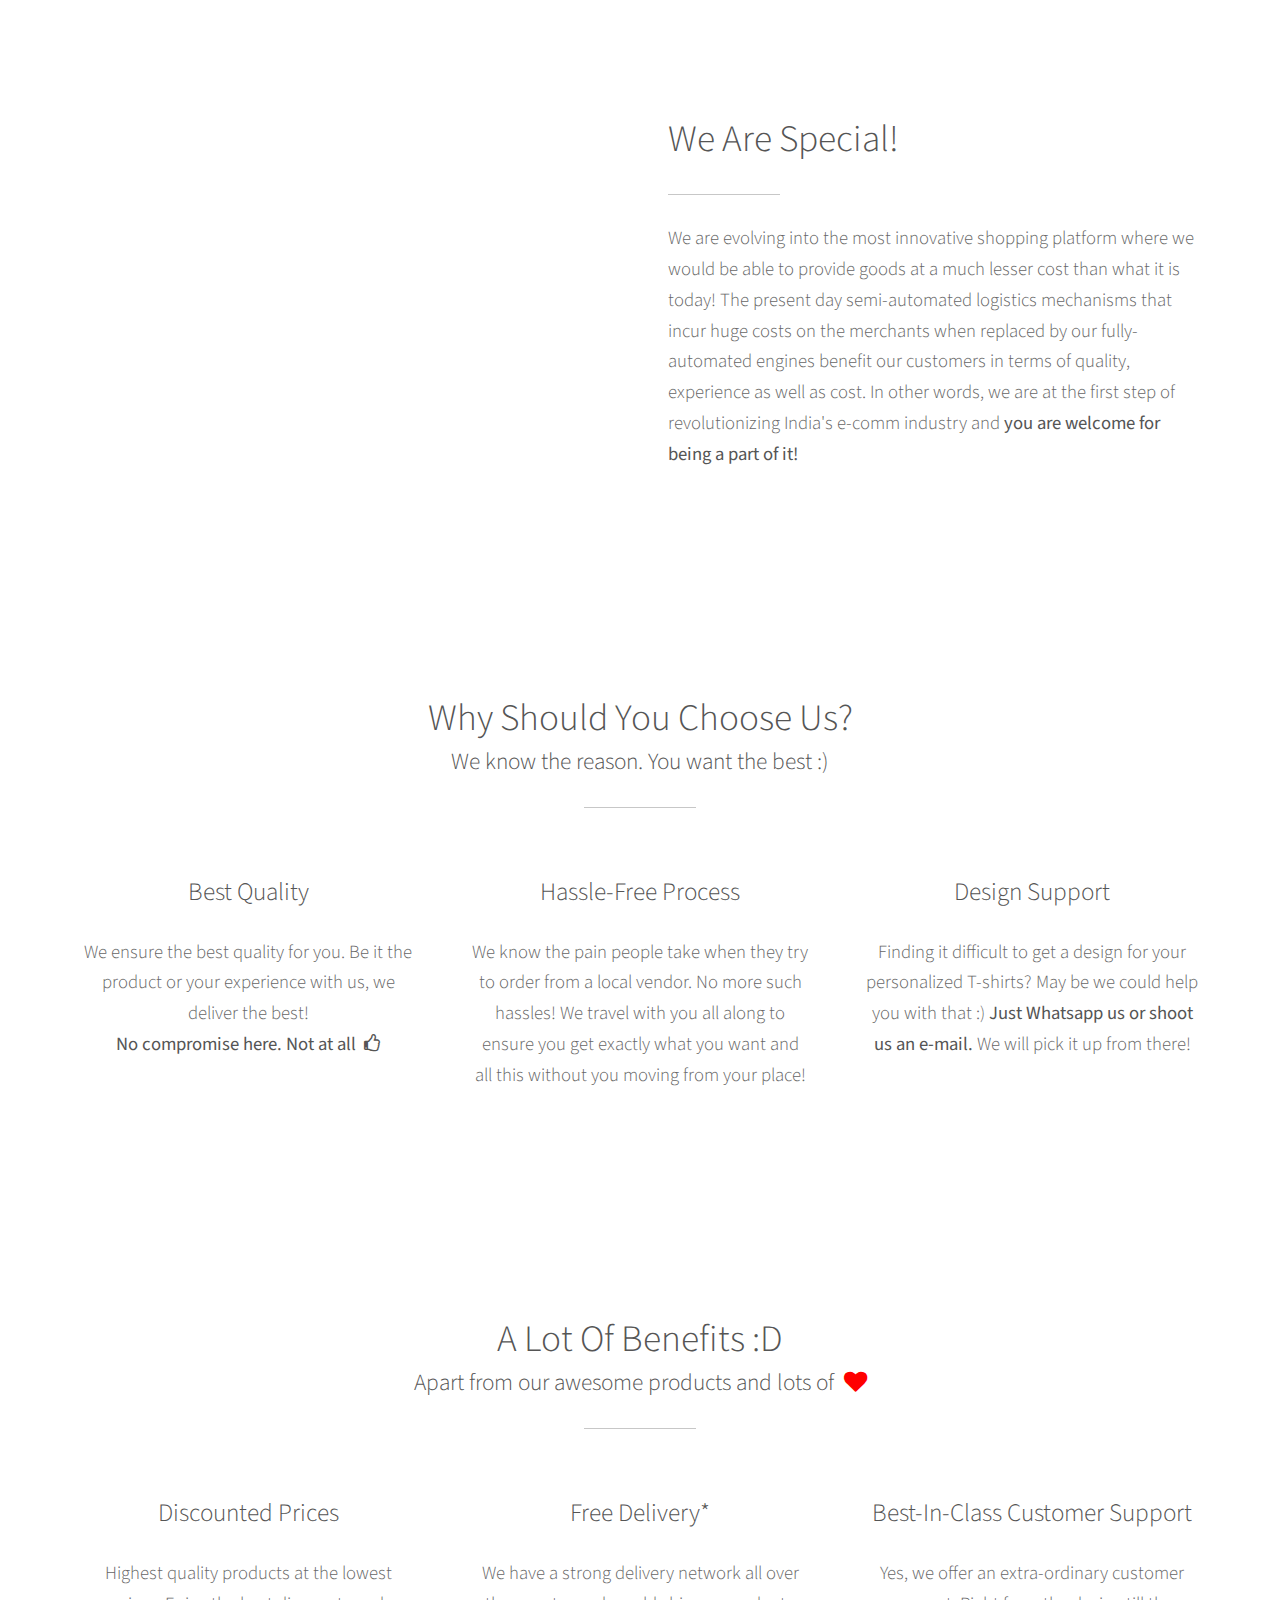
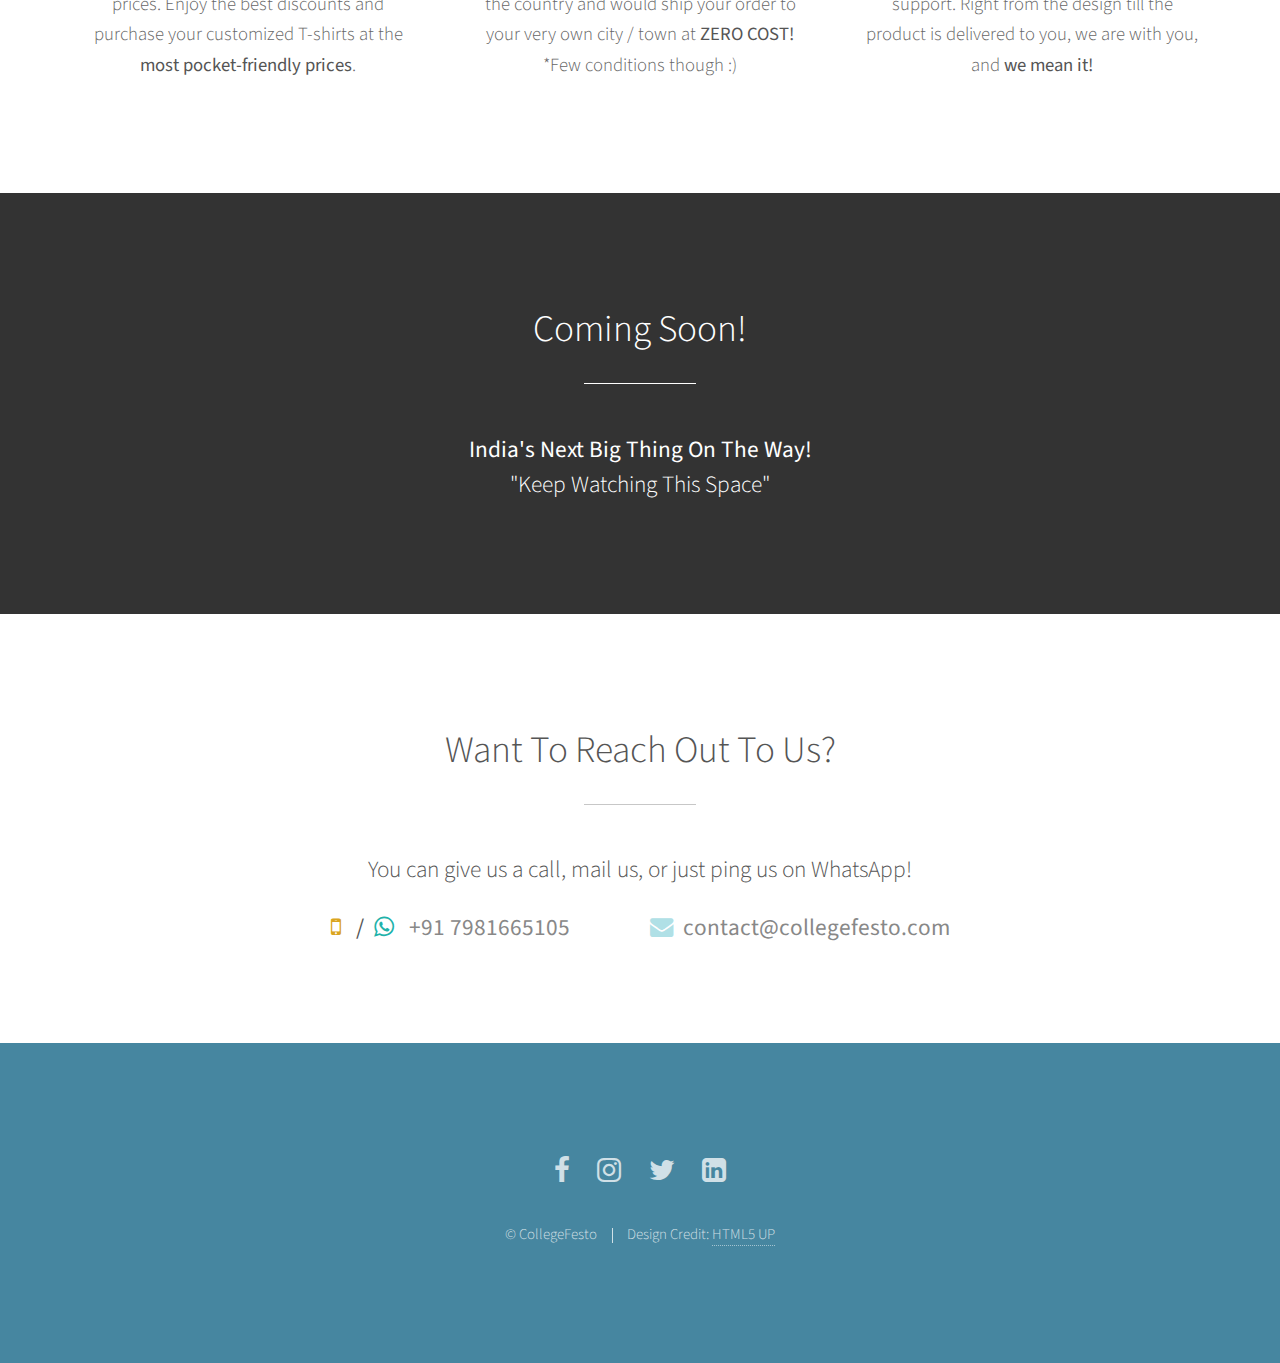
==== commit b6e3fb7b: "1. Insta link added 2. Order of other social channels changed." ====
--- a/index.html
+++ b/index.html
@@ -212,7 +212,7 @@
 					<h2>Want To Reach Out To Us?</h2>
 				</header>
 				<p><h4>You can give us a call,
-				mail us, or even just ping us on WhatsApp!</h4>
+				mail us, or just ping us on WhatsApp!</h4>
 				<h4><i class="fa fa-mobile-phone" style="color: goldenrod"></i> &nbsp; <strong>/</strong>
 					&nbsp<i class="fa fa-whatsapp" style="color: lightseagreen"></i> &nbsp;
 					<strong style="color: #888888;">+91 7981665105</strong>
@@ -549,8 +549,9 @@
 		<!-- Footer -->
 			<section id="footer">
 				<ul class="icons">
+					<li><a href="https://www.facebook.com/collegefesto/" target="_blank" class="icon alt fa-facebook"><span class="label">Facebook</span></a></li>
+					<li><a href="https://www.instagram.com/collegefesto/" target="_blank" class="icon alt fa-instagram"><span class="label">Instagram</span></a></li>
 					<li><a href="https://twitter.com/CollegeFesto" target="_blank" class="icon alt fa-twitter"><span class="label">Twitter</span></a></li>
-					<li><a href="https://www.facebook.com/collegefesto/" target="_blank" class="icon alt fa-facebook"><span class="label">Facebook</span></a></li>
 					<li><a href="https://www.linkedin.com/company/collegefesto/" target="_blank" class="icon alt fa-linkedin-square"><span class="label">LinkedIn</span></a></li>
 					<!--<li><a href="#" class="icon alt fa-instagram"><span class="label">Instagram</span></a></li>
 					<li><a href="#" class="icon alt fa-youtube-play"><span class="label">YouTube</span></a></li>-->
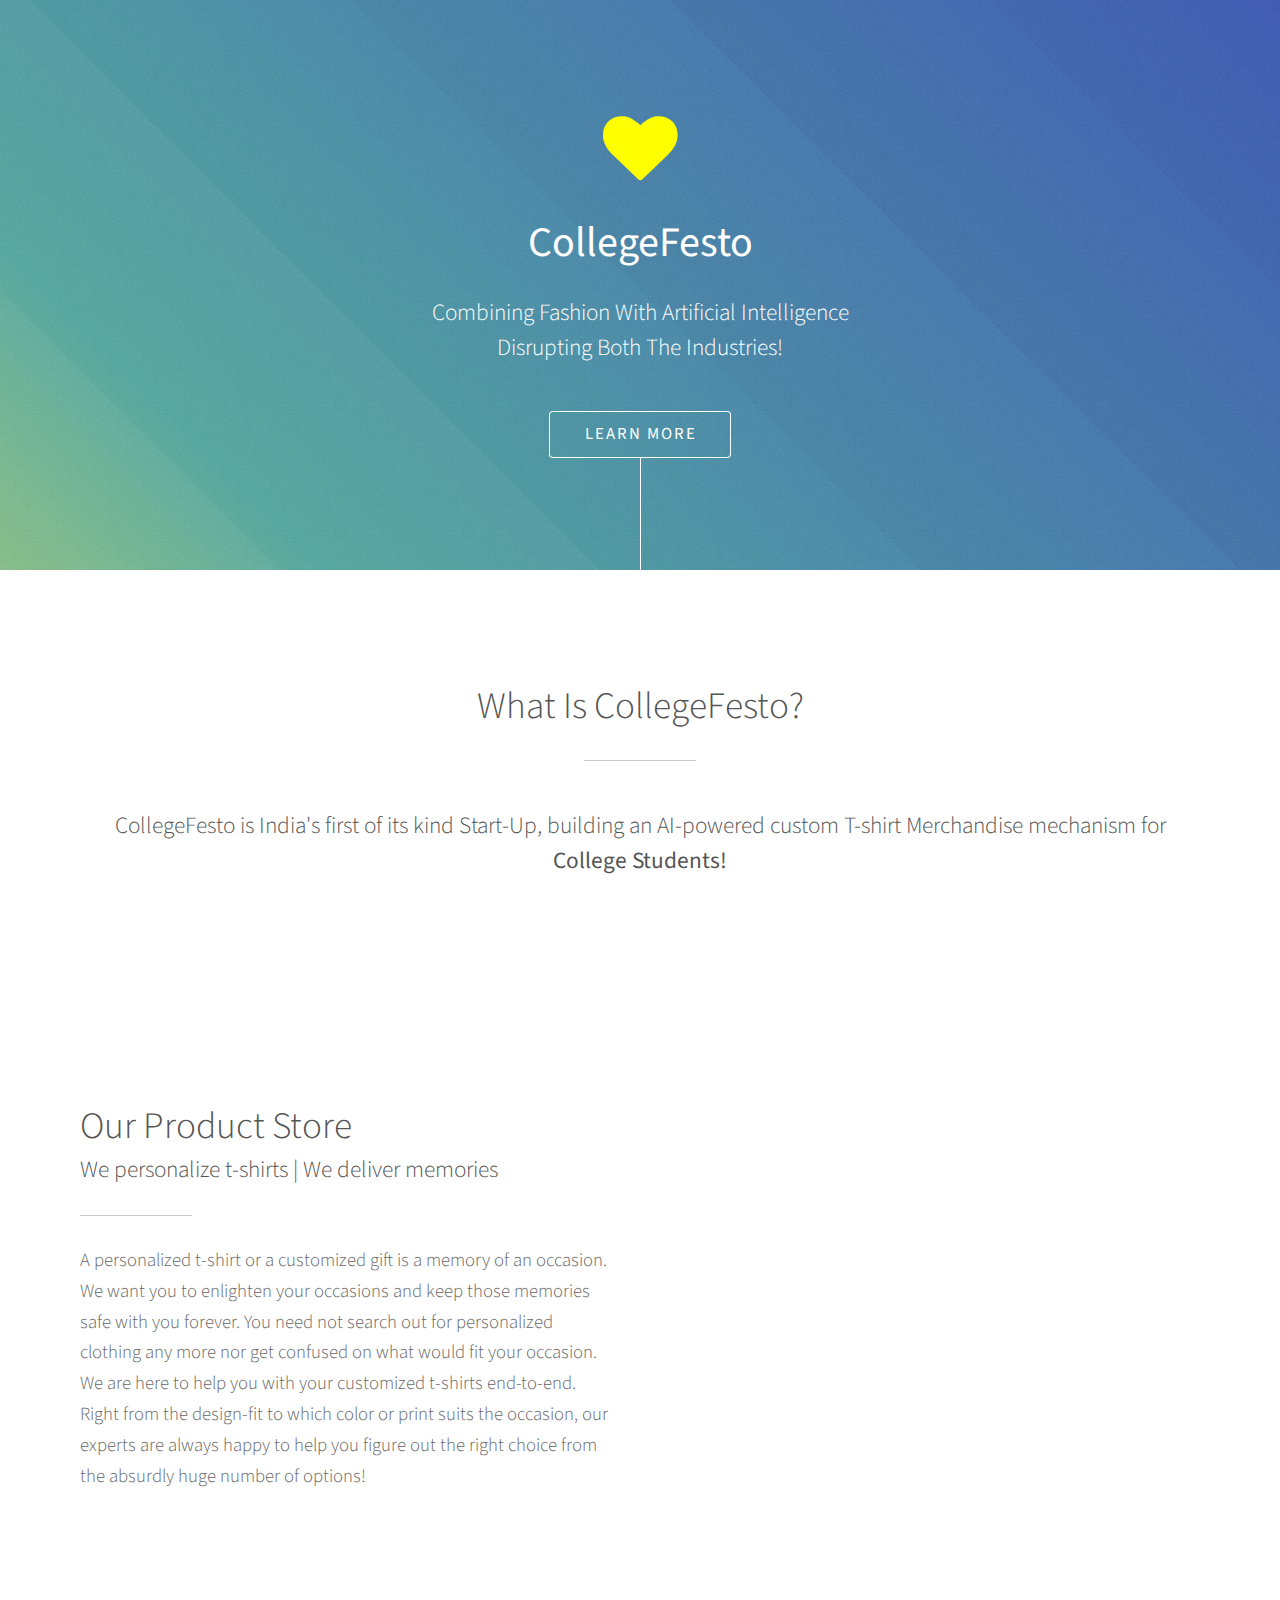
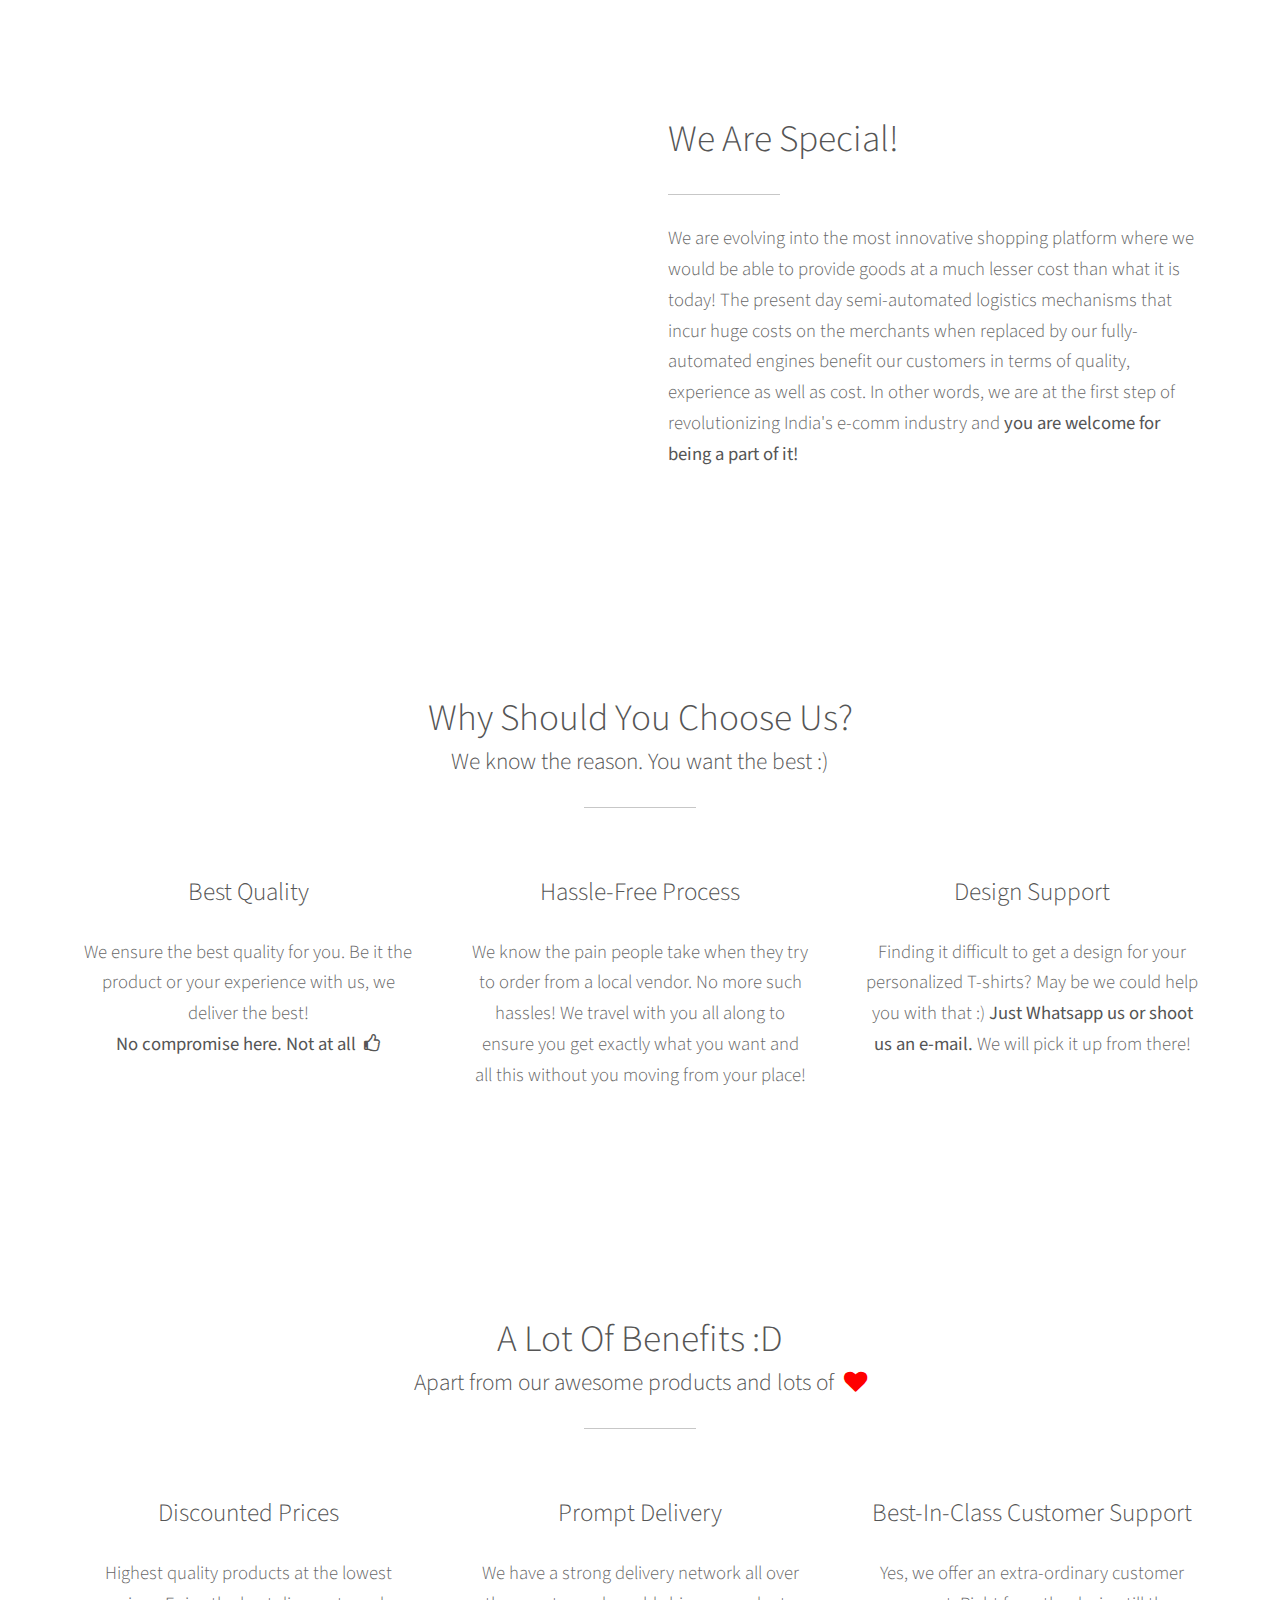
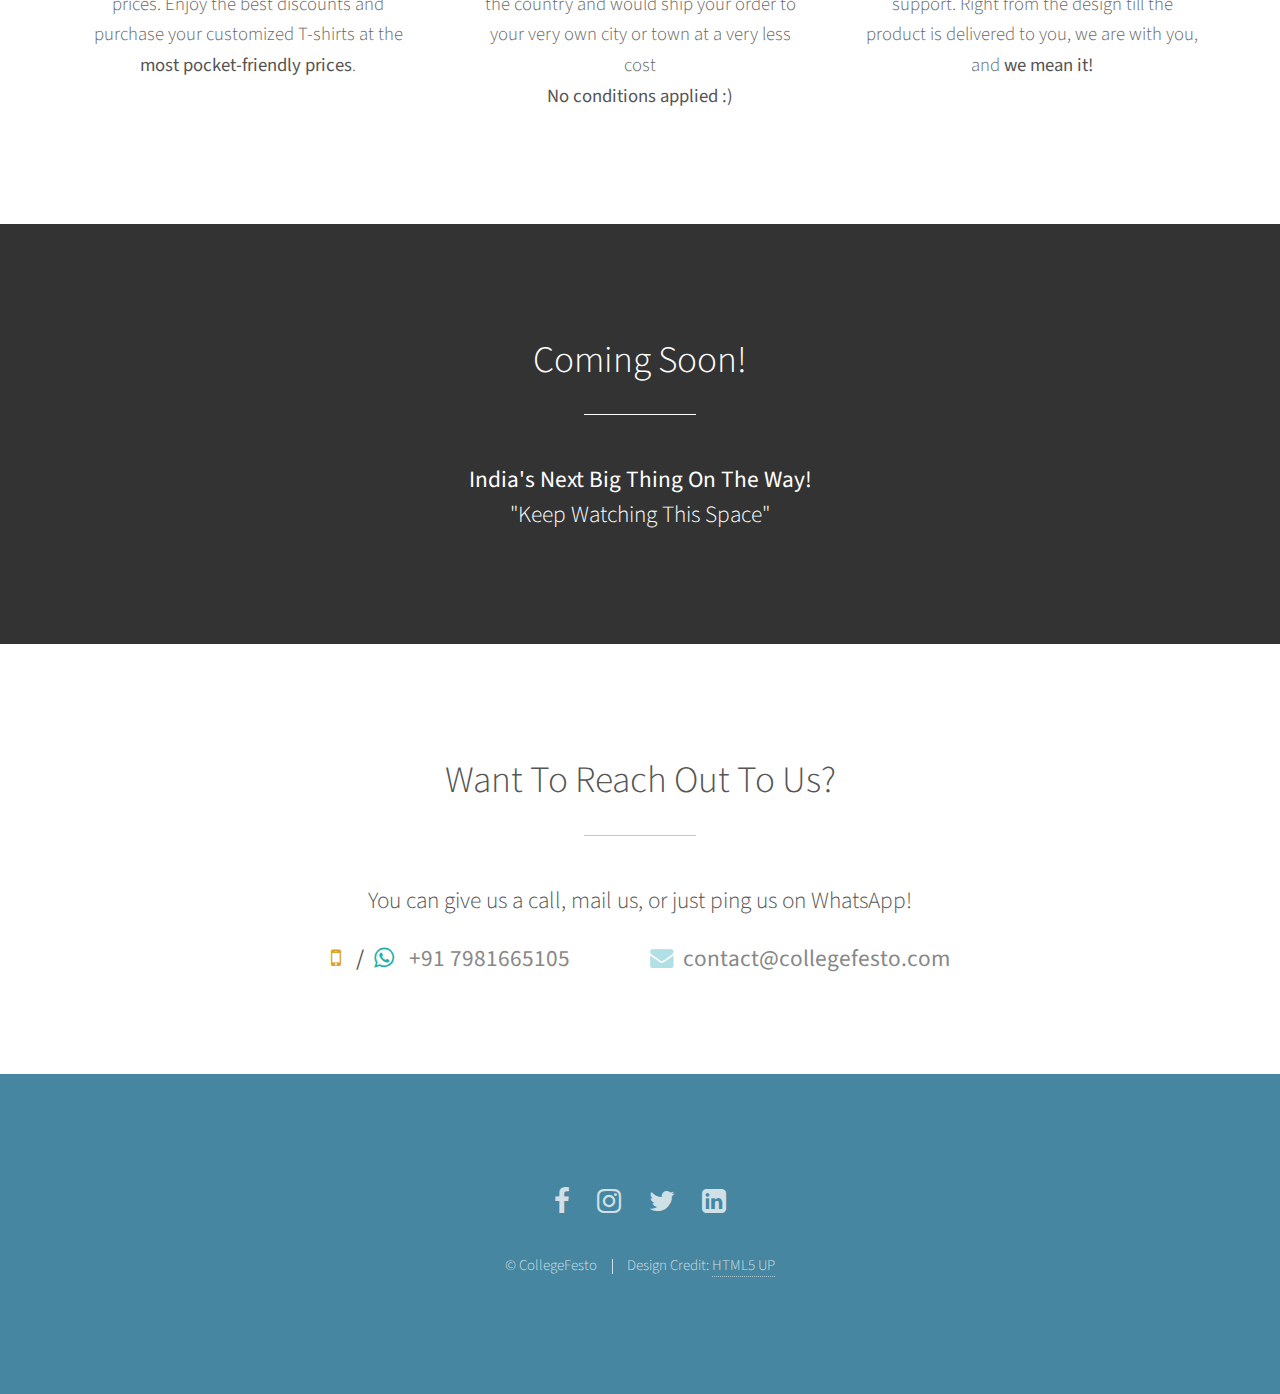
==== commit 6915e0fb: "Less cost added to Prompt delivery" ====
--- a/index.html
+++ b/index.html
@@ -161,9 +161,9 @@
 					</div>
 					<div class="4u 12u$(medium)">
 						<span class="image fit"><img src="images/free_delivery.jpeg" alt="" /></span>
-						<h3>Free Delivery*</h3>
+						<h3>Prompt Delivery</h3>
 						<p>We have a strong delivery network all over the country and would ship your order to your
-							very own city / town at <strong>ZERO COST!</strong><br>*Few conditions though :)</p>
+							very own city or town at a very less cost <br><strong>No conditions applied :)</strong></p>
 					</div>
 					<div class="4u$ 12u$(medium)">
 						<span class="image fit"><img src="images/customer_support.jpg" alt="" /></span>
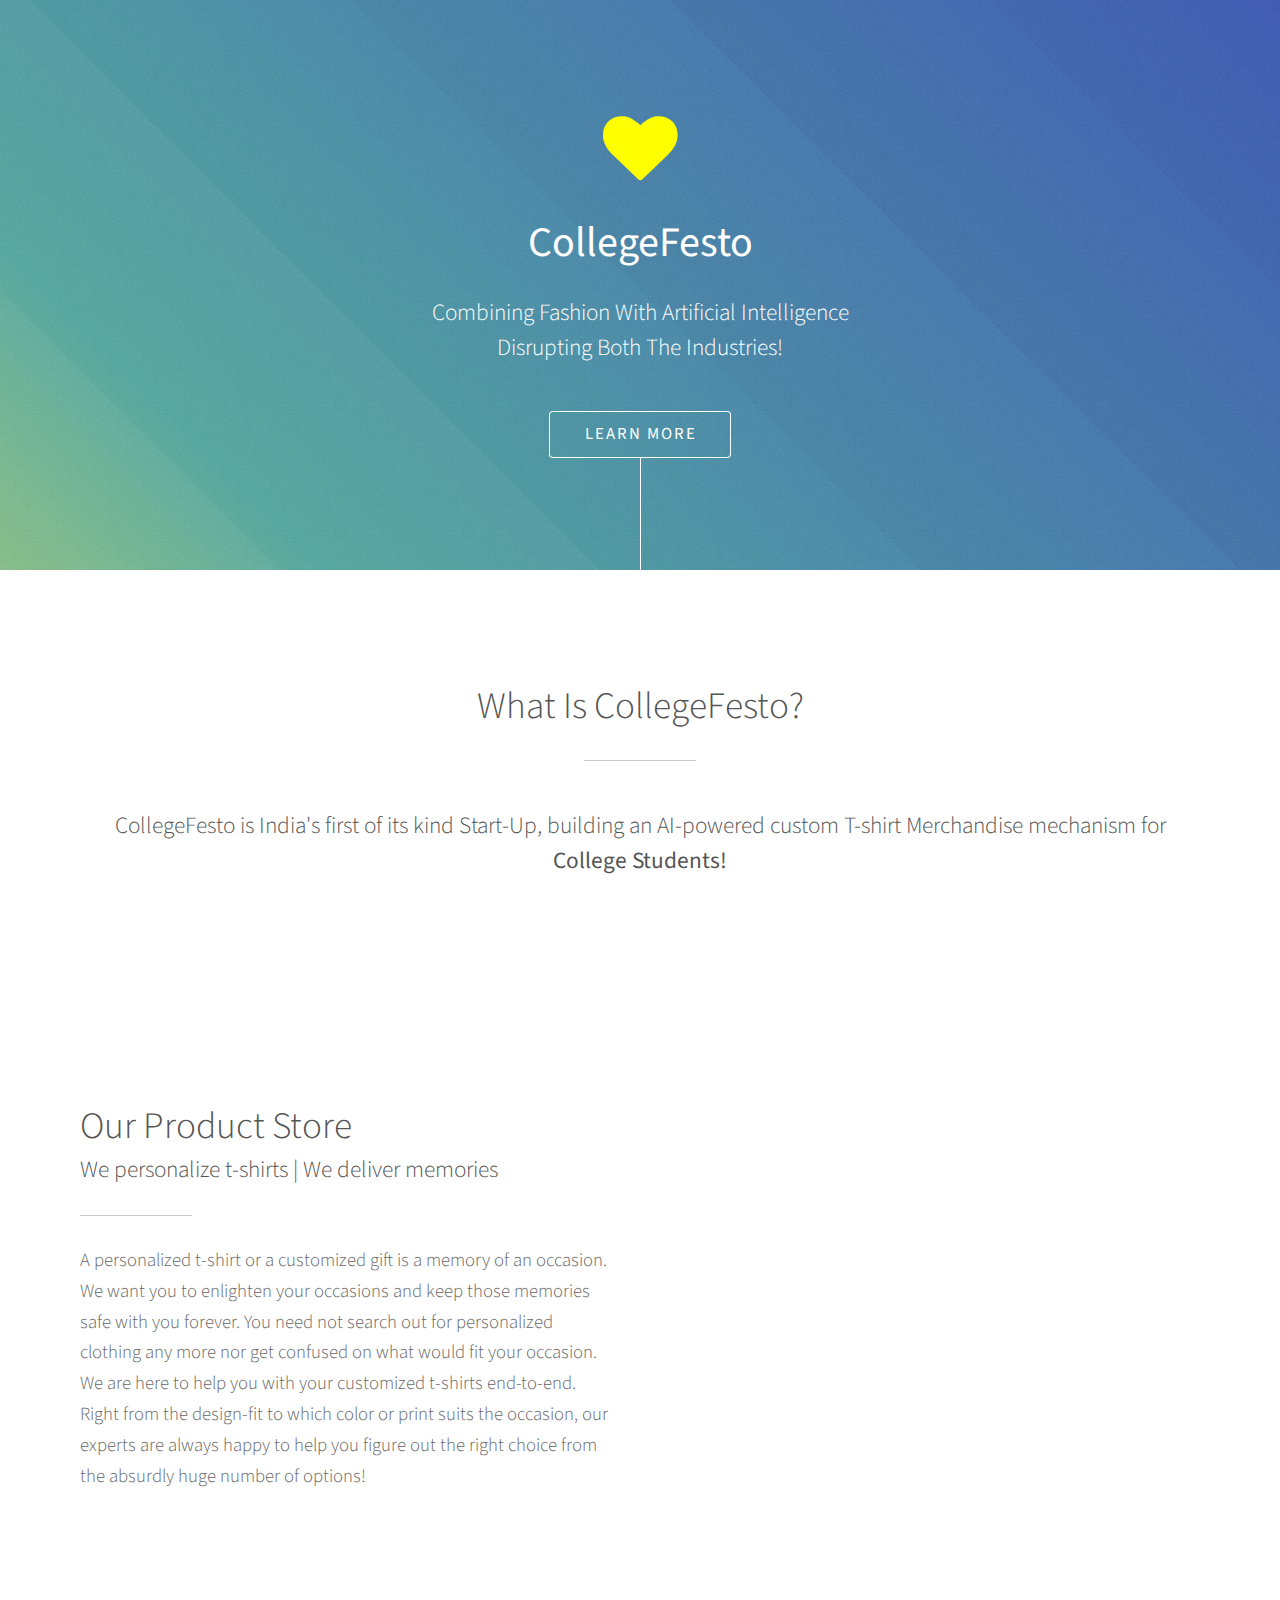
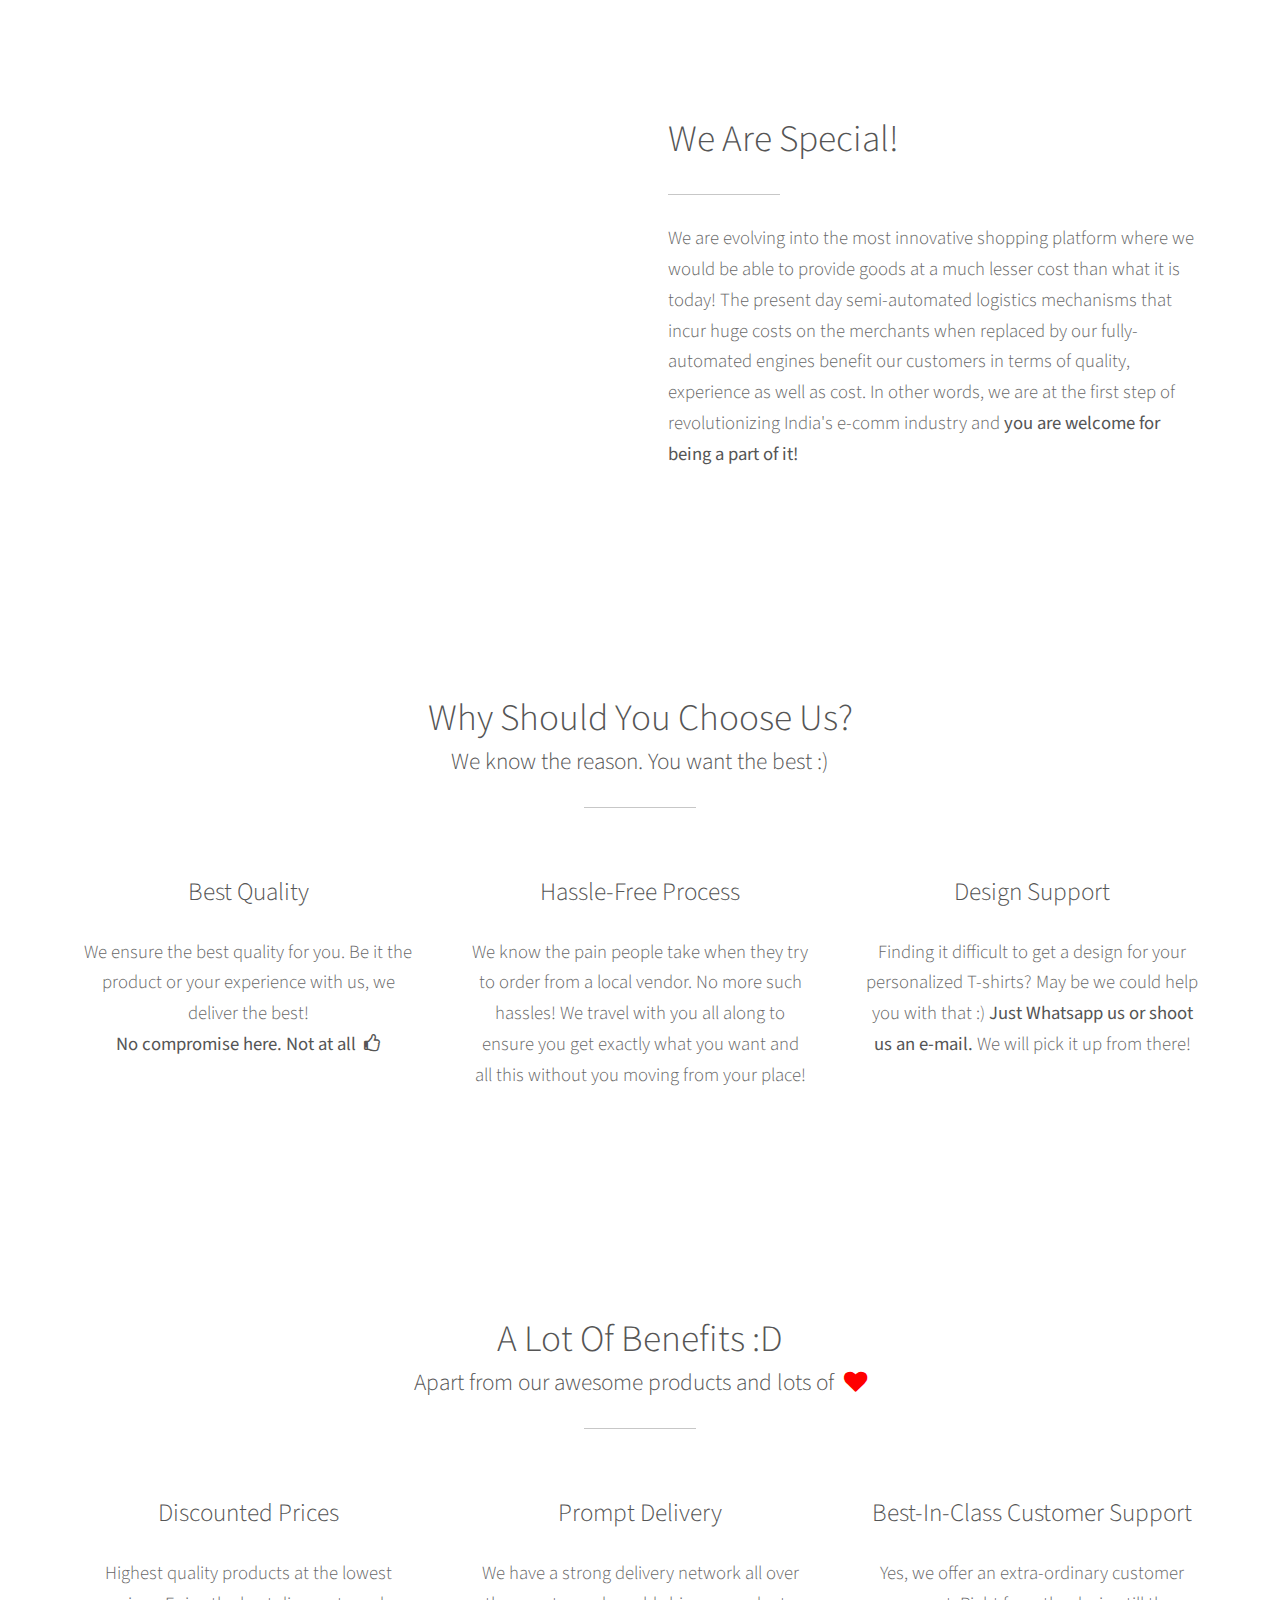
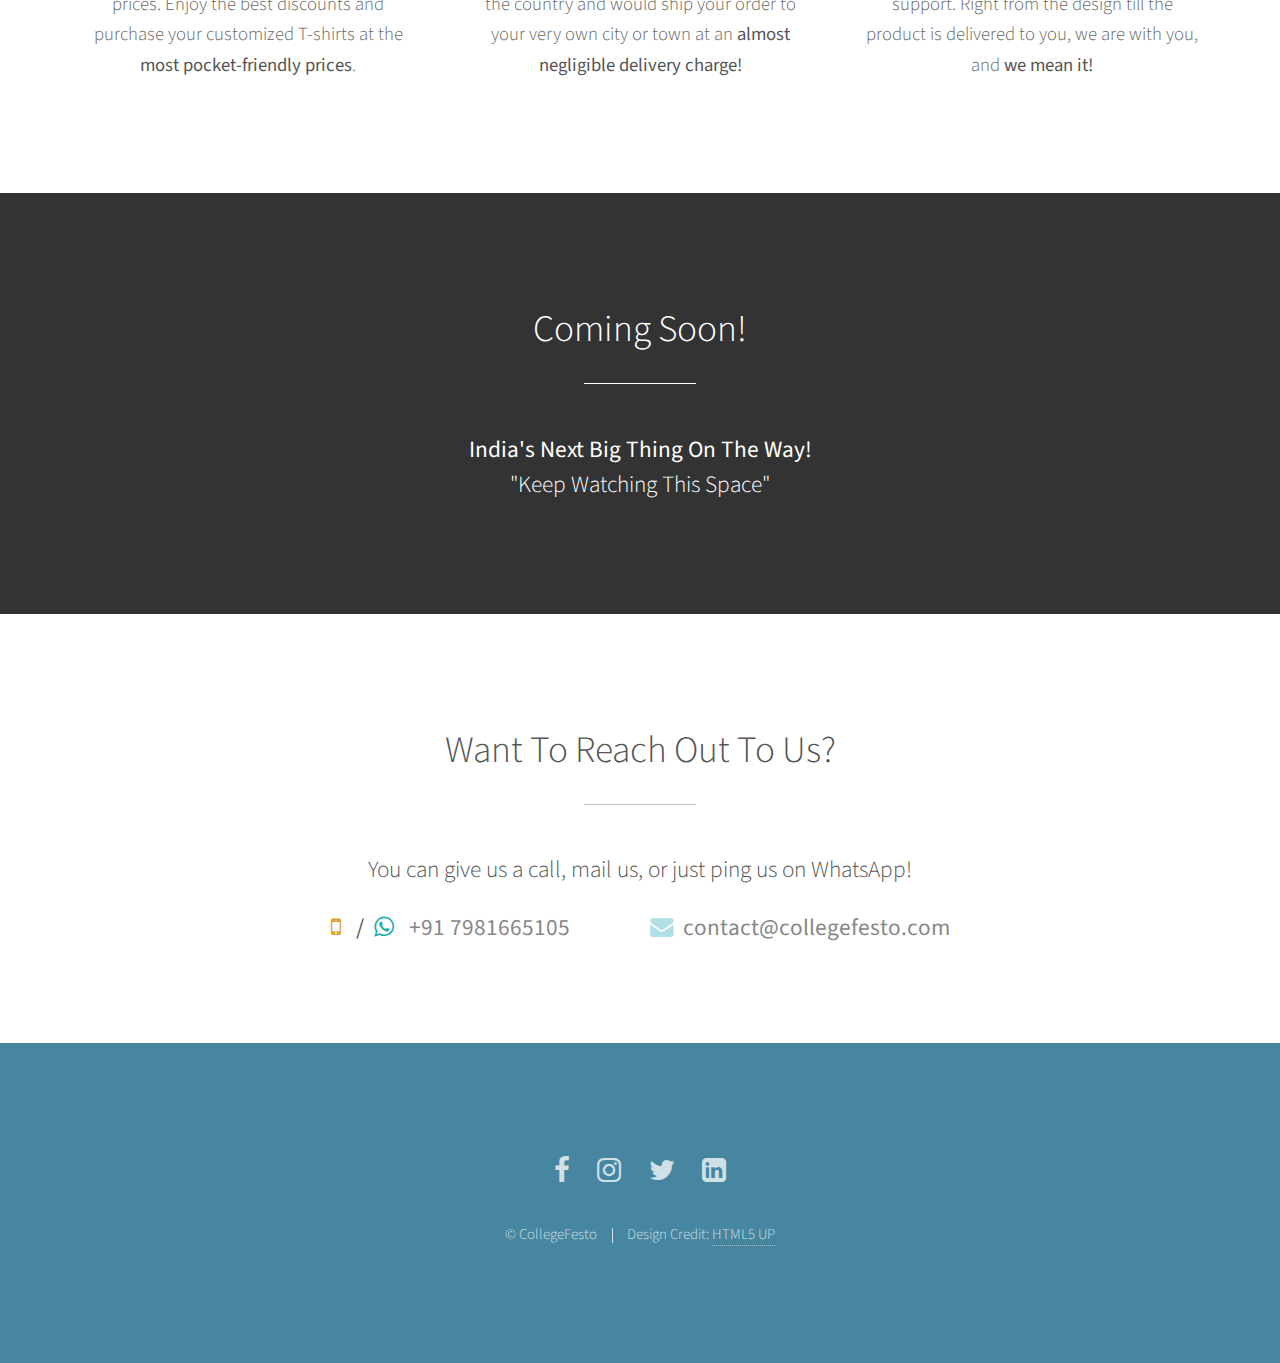
==== commit 971bf1c4: "Prompt delivery-> Negligable delivery charge added" ====
--- a/index.html
+++ b/index.html
@@ -163,7 +163,7 @@
 						<span class="image fit"><img src="images/free_delivery.jpeg" alt="" /></span>
 						<h3>Prompt Delivery</h3>
 						<p>We have a strong delivery network all over the country and would ship your order to your
-							very own city or town at a very less cost <br><strong>No conditions applied :)</strong></p>
+							very own city or town at an <strong>almost negligible delivery charge!</strong></p>
 					</div>
 					<div class="4u$ 12u$(medium)">
 						<span class="image fit"><img src="images/customer_support.jpg" alt="" /></span>
